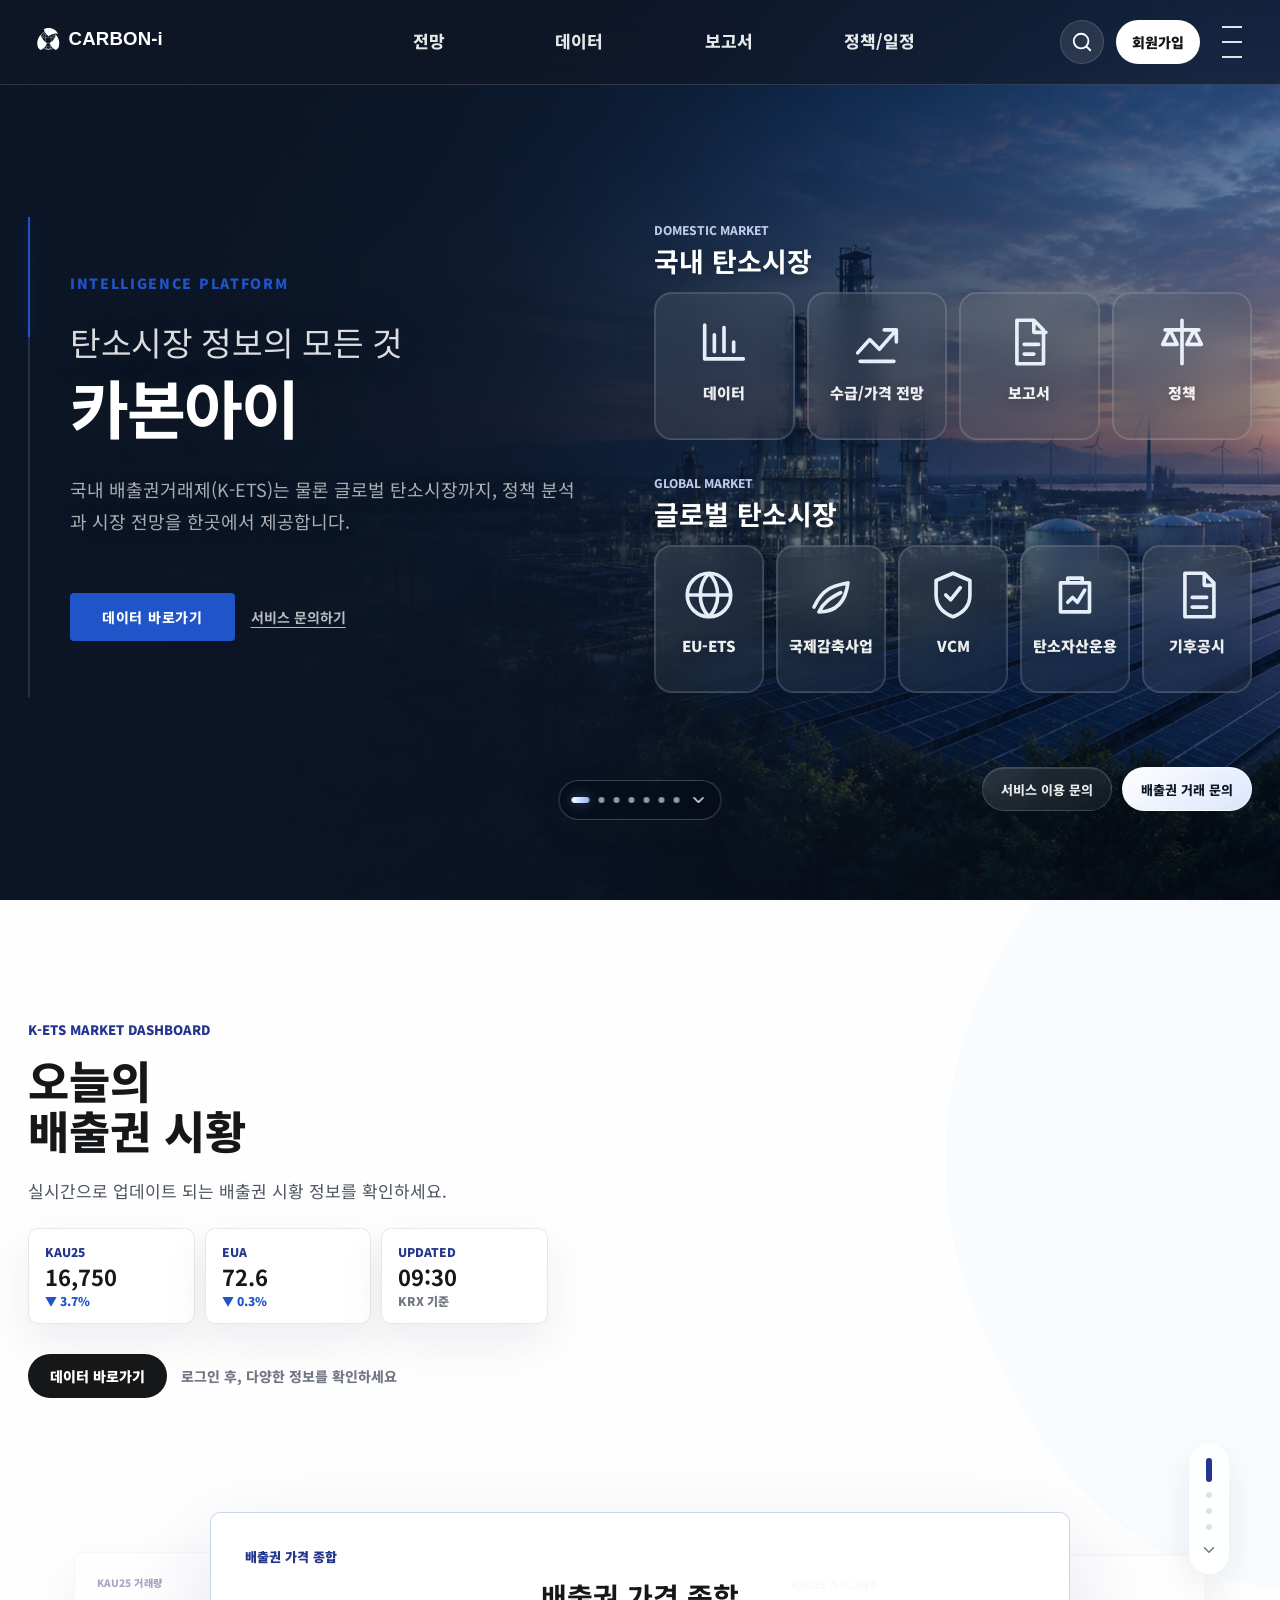
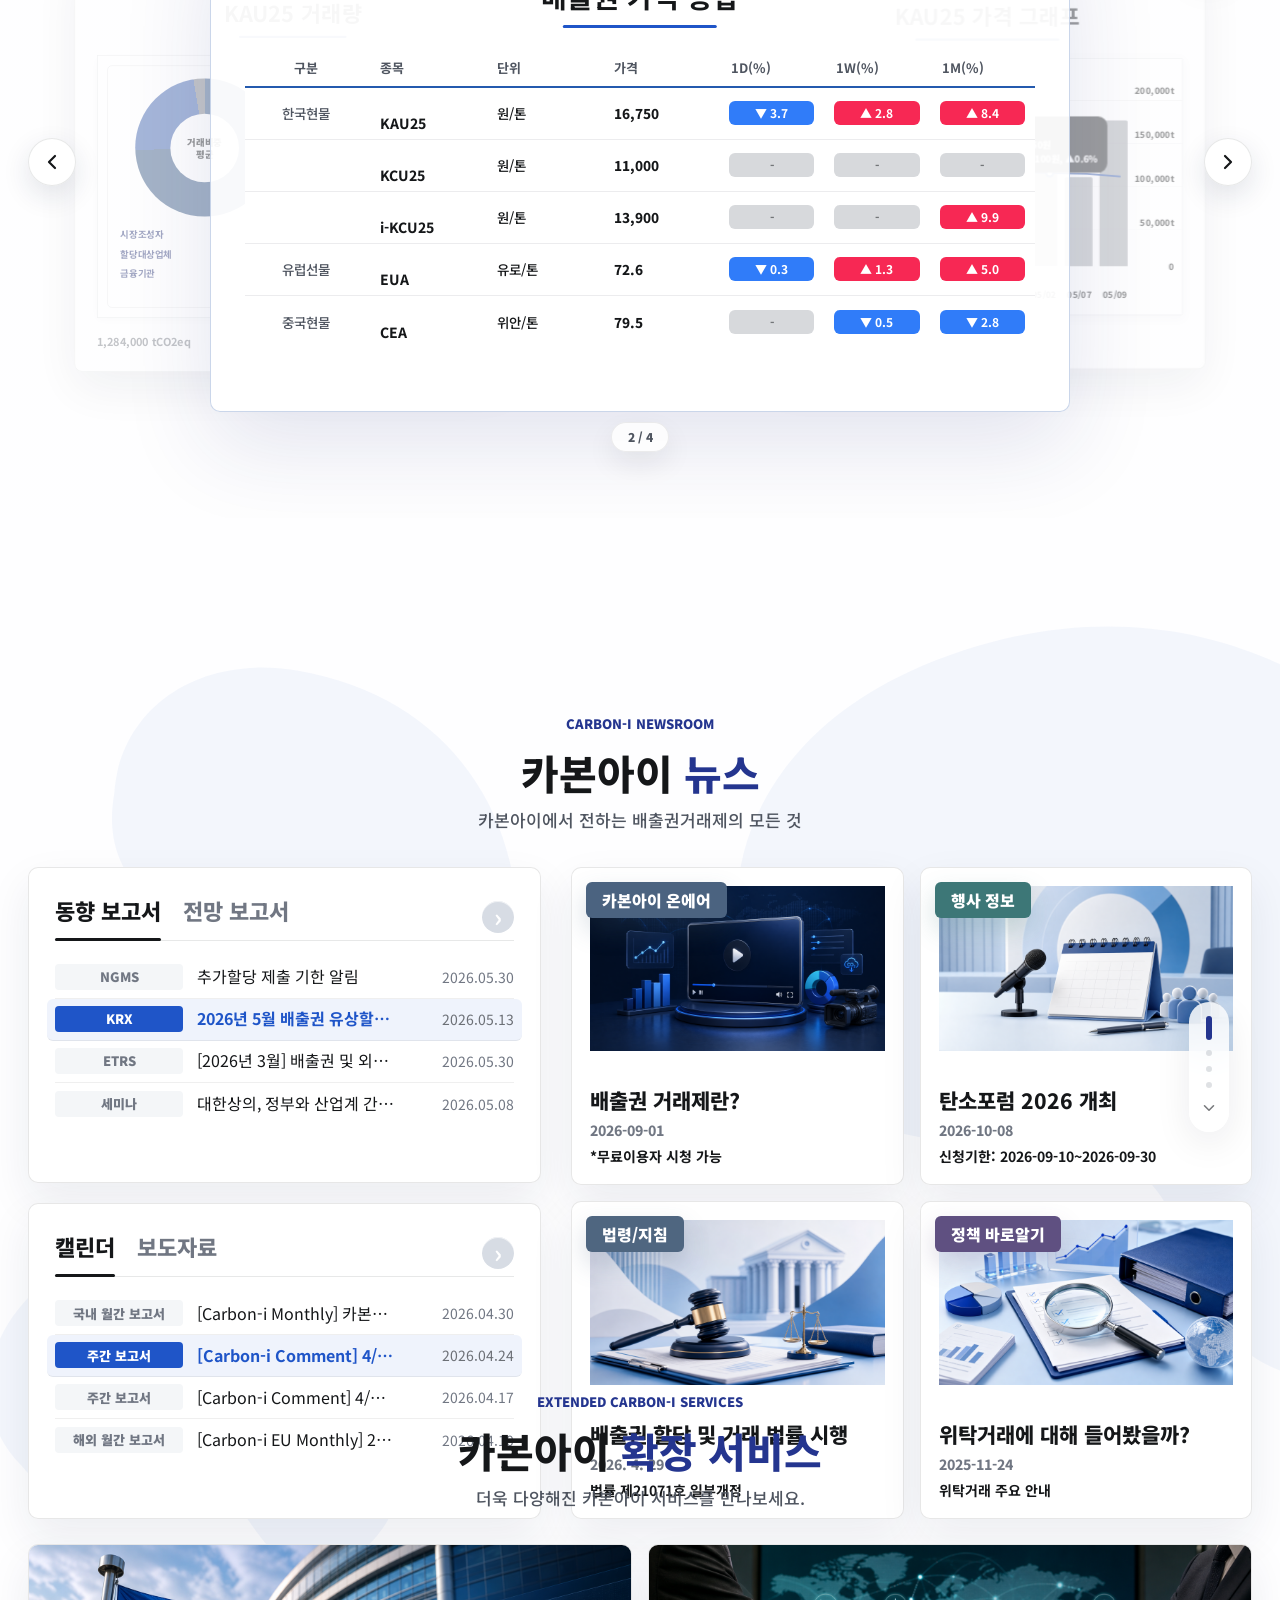
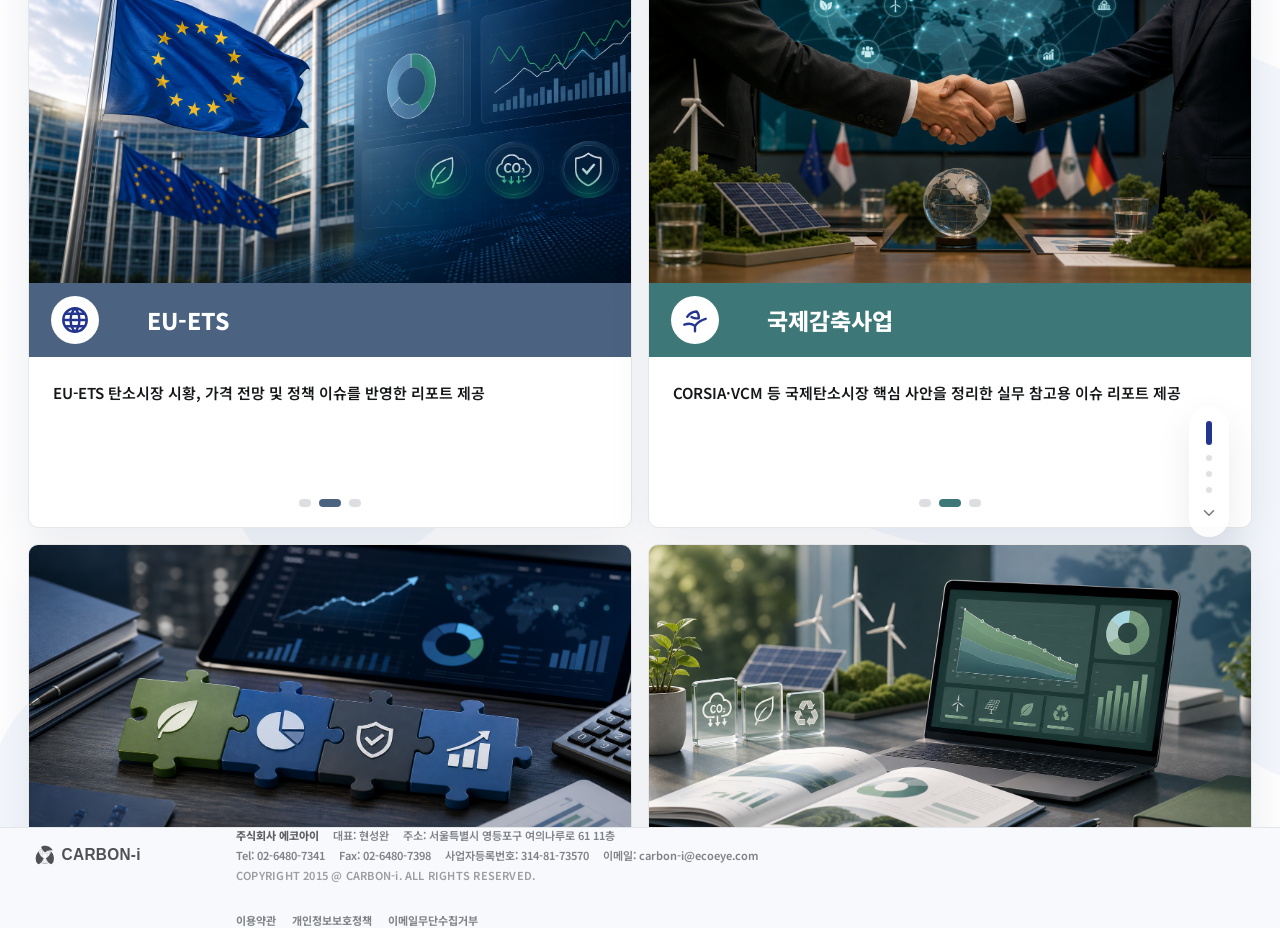
==== v6/index.html @ 6c427d99 "Deploy three Carbon-i preview versions" ====
<!doctype html>
<html lang="ko">
  <head>
    <meta charset="UTF-8" />
    <meta name="viewport" content="width=device-width, initial-scale=1.0" />
    <title>카본아이</title>
    <link rel="preconnect" href="https://fonts.googleapis.com" />
    <link rel="preconnect" href="https://fonts.gstatic.com" crossorigin />
    <link href="https://fonts.googleapis.com/css2?family=Noto+Sans+KR:wght@400;500;700&display=swap" rel="stylesheet" />
    <link rel="stylesheet" href="./styles.css" />
    <link rel="stylesheet" href="./content-sections.css" />
    <link rel="stylesheet" href="./design-refresh.css" />
  </head>
  <body>
    <header class="site-header">
          <div class="header-inner">
            <a class="brand" href="#" aria-label="CARBON-i 홈">
              <img src="./assets/carbon-i-transparent-logo.svg" alt="CARBON-i" data-logo-dark="./assets/carbon-i-transparent-logo.svg" data-logo-light="./assets/carbon-i-transparent-logo.svg" />
            </a>

            <nav class="primary-nav primary-nav--aligned-mega" aria-label="주요 메뉴">
              <a href="#" data-mega-target="forecast">전망</a>
              <a href="#" data-mega-target="data">데이터</a>
              <a href="#" data-mega-target="report">보고서</a>
              <a href="#" data-mega-target="policy">정책/일정</a>
            </nav>

            <div class="header-actions">
              <button class="icon-button" type="button" aria-label="검색">
                <svg viewBox="0 0 24 24" aria-hidden="true"><path d="m21 21-4.35-4.35m2.35-5.65a8 8 0 1 1-16 0 8 8 0 0 1 16 0Z" /></svg>
              </button>
              <a class="login-link" href="#">로그인</a>
              <a class="join-button" href="#">회원가입</a>
              <div class="language-switch" aria-label="언어 선택">
                <a class="is-active" href="#">KR</a>
                <span></span>
                <a href="#">EN</a>
              </div>
              <button class="menu-button" type="button" aria-label="전체메뉴">
                <span></span>
                <span></span>
                <span></span>
              </button>
            </div>
          </div>
          <div class="aligned-mega-panel" aria-label="주요 메뉴 하위 메뉴">
            <div class="aligned-mega-inner">
              <section class="aligned-mega-group" data-mega-group="forecast">
                <h2>전망</h2>
                <a href="#">단기전망</a>
                <a href="#">정기전망</a>
              </section>
              <section class="aligned-mega-group" data-mega-group="data">
                <h2>데이터</h2>
                <a href="#">가격동향</a>
                <a href="#">거래동향</a>
                <a href="#">경매</a>
                <a href="#">KOC 발행현황</a>
              </section>
              <section class="aligned-mega-group aligned-mega-group--report" data-mega-group="report">
                <h2>보고서</h2>
                <div class="aligned-mega-depth">
                  <div>
                    <h3>동향보고서</h3>
                    <a href="#">주간보고서</a>
                    <a href="#">월간보고서</a>
                    <a href="#">이슈보고서</a>
                    <a href="#">세미나 리뷰</a>
                  </div>
                  <div>
                    <h3>전망보고서</h3>
                    <a href="#">단기전망보고서</a>
                    <a href="#">장기전망보고서</a>
                    <a href="#">설문조사</a>
                  </div>
                </div>
              </section>
              <section class="aligned-mega-group" data-mega-group="policy">
                <h2>정책/일정</h2>
                <a href="#">제도 개요</a>
                <a href="#">정책바로알기</a>
                <a href="#">법령/지침</a>
                <a href="#">보도자료</a>
                <a href="#">캘린더</a>
                <a href="#">행사정보</a>
              </section>
            </div>
          </div>
        </header>
    <main class="snap-page">
      <section class="hero-section" data-header-theme="dark">
        <div class="hero-bg is-active" data-bg="0"></div>
        <div class="hero-bg" data-bg="1"></div>
        <div class="hero-bg" data-bg="2"></div>
        <div class="hero-bg" data-bg="3"></div>
        <div class="hero-bg" data-bg="4"></div>
        <div class="hero-bg" data-bg="5"></div>
        <div class="hero-bg" data-bg="6"></div>
        <div class="hero-overlay"></div>

        <div class="hero-inner">
          <!-- 에디토리얼 헤드 디자인 적용 -->
          <section class="hero-copy">
            <span class="eyebrow-text">Intelligence Platform</span>
            <h1>
              <span>탄소시장 정보의 모든 것</span>
              카본아이
            </h1>
            <p class="hero-description">
              국내 배출권거래제(K-ETS)는 물론 글로벌 탄소시장까지, 정책 분석과 시장 전망을 한곳에서 제공합니다.
            </p>
            <div class="hero-actions">
              <a class="hero-cta" href="#">데이터 바로가기</a>
              <a class="hero-secondary-link" href="#">서비스 문의하기</a>
            </div>
          </section>

          <section class="market-menu" aria-label="탄소시장 바로가기">
            <article class="market-group market-group--domestic">
              <div class="group-heading">
                <p>Domestic Market</p>
                <h2>국내 탄소시장</h2>
              </div>
              <div class="menu-grid menu-grid--domestic">
                <a class="menu-tile" href="#">
                  <span class="tile-icon" aria-hidden="true"><svg viewBox="0 0 24 24"><path d="M4 19V5m0 14h16M8 16V9m4 7V6m4 10v-4" /></svg></span>
                  <span class="tile-label">데이터</span>
                </a>
                <a class="menu-tile" href="#">
                  <span class="tile-icon" aria-hidden="true"><svg viewBox="0 0 24 24"><path d="M4 16.5 9 11l4 4 7-8M15 7h5v5M5 20h14" /></svg></span>
                  <span class="tile-label">수급/가격 전망</span>
                </a>
                <a class="menu-tile" href="#">
                  <span class="tile-icon" aria-hidden="true"><svg viewBox="0 0 24 24"><path d="M7 3h7l4 4v14H7V3Zm7 0v5h5M10 13h6M10 17h4" /></svg></span>
                  <span class="tile-label">보고서</span>
                </a>
                <a class="menu-tile" href="#">
                  <span class="tile-icon" aria-hidden="true"><svg viewBox="0 0 24 24"><path d="M12 3v18M5 7h14M7 7l-3 6h6L7 7Zm10 0-3 6h6l-3-6Z" /></svg></span>
                  <span class="tile-label">정책</span>
                </a>
              </div>
            </article>

            <article class="market-group market-group--global">
              <div class="group-heading">
                <p>Global Market</p>
                <h2>글로벌 탄소시장</h2>
              </div>
              <div class="menu-grid menu-grid--global">
                <a class="menu-tile" href="#">
                  <span class="tile-icon" aria-hidden="true"><svg viewBox="0 0 24 24"><path d="M12 3a9 9 0 1 0 0 18 9 9 0 0 0 0-18Zm0 0c2.4 2.4 3.6 5.4 3.6 9S14.4 18.6 12 21m0-18C9.6 5.4 8.4 8.4 8.4 12s1.2 6.6 3.6 9M3.5 12h17" /></svg></span>
                  <span class="tile-label">EU-ETS</span>
                </a>
                <a class="menu-tile" href="#">
                  <span class="tile-icon" aria-hidden="true"><svg viewBox="0 0 24 24"><path d="M5 17c4-9 10-9 14-10-1 8-5 12-12 12m0 0c2-4 5-6 9-8" /></svg></span>
                  <span class="tile-label">국제감축사업</span>
                </a>
                <a class="menu-tile" href="#">
                  <span class="tile-icon" aria-hidden="true"><svg viewBox="0 0 24 24"><path d="M12 3 5 6v6c0 4.5 3 7.5 7 9 4-1.5 7-4.5 7-9V6l-7-3Zm-3 9 2 2 4-5" /></svg></span>
                  <span class="tile-label">VCM</span>
                </a>
                <a class="menu-tile" href="#">
                  <span class="tile-icon" aria-hidden="true"><svg viewBox="0 0 24 24"><path d="M9 7V5h6v2m-9 0h12v12H6V7Zm3 8 2-2 2 2 3-5" /></svg></span>
                  <span class="tile-label">탄소자산운용</span>
                </a>
                <a class="menu-tile" href="#">
                  <span class="tile-icon" aria-hidden="true"><svg viewBox="0 0 24 24"><path d="M7 3h8l4 4v14H7V3Zm8 0v5h4M10 13h6M10 17h6" /></svg></span>
                  <span class="tile-label">기후공시</span>
                </a>
              </div>
            </article>
          </section>

          <div class="page-indicator" aria-label="히어로 배경 선택">
            <button class="indicator-dot is-active" type="button" aria-label="히어로 배경 1 보기" data-hero-indicator="0"></button>
            <button class="indicator-dot" type="button" aria-label="히어로 배경 2 보기" data-hero-indicator="1"></button>
            <button class="indicator-dot" type="button" aria-label="히어로 배경 3 보기" data-hero-indicator="2"></button>
            <button class="indicator-dot" type="button" aria-label="히어로 배경 4 보기" data-hero-indicator="3"></button>
            <button class="indicator-dot" type="button" aria-label="히어로 배경 5 보기" data-hero-indicator="4"></button>
            <button class="indicator-dot" type="button" aria-label="히어로 배경 6 보기" data-hero-indicator="5"></button>
            <button class="indicator-dot" type="button" aria-label="히어로 배경 7 보기" data-hero-indicator="6"></button>
            <button class="indicator-arrow" type="button" aria-label="다음 섹션으로 이동" data-section-next>
              <svg viewBox="0 0 24 24">
                <path d="m6 9 6 6 6-6" />
              </svg>
            </button>
          </div>

          <div class="hero-floating-actions" aria-label="문의 바로가기">
            <a class="hero-floating-button" href="#">서비스 이용 문의</a>
            <a class="hero-floating-button hero-floating-button--accent" href="#">배출권 거래 문의</a>
          </div>
        </div>
      </section>

      <section class="market-section market-section--light" data-header-theme="light" aria-label="오늘의 배출권 시황">
        <header class="market-topbar">
          <div class="market-topbar-inner">
            <a class="market-brand" href="#" aria-label="CARBON-i">
              <img src="./assets/carbon-i-logo-light.svg" alt="CARBON-i" />
            </a>
            <nav class="market-nav" aria-label="시황 메뉴">
              <a href="#">전망</a>
              <a href="#">데이터</a>
              <a href="#">보고서</a>
              <a href="#">정책·알림</a>
            </nav>
            <div class="market-actions">
              <a href="#">로그인</a>
              <a class="market-join" href="#">회원가입</a>
            </div>
          </div>
        </header>

        <div class="market-section-inner">
          <div class="market-intro">
            <p class="section-kicker">K-ETS Market Dashboard</p>
            <h2>오늘의 <br />배출권 시황</h2>
            <p>실시간으로 업데이트 되는 배출권 시황 정보를 확인하세요.</p>
            <div class="market-live-strip" aria-label="주요 시장 지표">
              <div><span>KAU25</span><strong>16,750</strong><em class="down">▼ 3.7%</em></div>
              <div><span>EUA</span><strong>72.6</strong><em class="down">▼ 0.3%</em></div>
              <div><span>Updated</span><strong>09:30</strong><em>KRX 기준</em></div>
            </div>
            <div class="market-cta-row">
              <a class="market-cta" href="#">데이터 바로가기</a>
              <span>로그인 후, 다양한 정보를 확인하세요</span>
            </div>
          </div>

          <div class="allowance-carousel" data-market-carousel>
            <button class="carousel-arrow carousel-arrow--prev" type="button" aria-label="이전 시황 카드" data-market-prev>
              <svg viewBox="0 0 24 24"><path d="m15 18-6-6 6-6" /></svg>
            </button>

            <div class="carousel-stage">
              <article class="market-card market-card--participants is-prev" data-market-card>
                <p>KAU25 거래량</p>
                <h3>KAU25 거래량</h3>
                <div class="participant-dashboard" aria-hidden="true">
                  <div class="donut-panel"><div class="donut-chart"><span>거래비중<br />평균</span></div><p><b>시장조성자</b> 74.4%</p><p><b>할당대상업체</b> 23.0%</p><p><b>금융기관</b> 2.6%</p></div>
                  <div class="participant-table">
                    <div class="participant-head"><span>날짜</span><span>할당대상업체</span><span>시장조성자</span><span>금융기관</span></div>
                    <div class="participant-row"><span>4/13</span><b class="buy">35.79</b><i class="buy-bar"></i><b class="sell">-14.39</b><i class="sell-bar"></i><b class="sell">-21.40</b></div>
                    <div class="participant-row"><span>4/14</span><b class="buy">39.03</b><i class="buy-bar wide"></i><b class="sell">-50.23</b><i class="sell-bar wide"></i><b class="buy">11.20</b></div>
                    <div class="participant-row"><span>4/15</span><b class="sell">-6.44</b><i class="sell-bar thin"></i><b class="buy">6.44</b><i class="buy-bar thin"></i><b class="sell">-8.12</b></div>
                    <div class="participant-row"><span>4/16</span><b class="buy">1.02</b><i class="buy-bar thin"></i><b class="buy">53.63</b><i class="buy-bar wide"></i><b class="sell">-54.65</b></div>
                    <div class="participant-row"><span>4/17</span><b class="buy">14.87</b><i class="buy-bar"></i><b class="sell">-5.17</b><i class="sell-bar thin"></i><b class="sell">-9.70</b></div>
                    <div class="participant-row"><span>4/18</span><b class="sell">-3.80</b><i class="sell-bar thin"></i><b class="buy">18.42</b><i class="buy-bar"></i><b class="sell">-14.62</b></div>
                  </div>
                </div>
                <strong>1,284,000 tCO2eq</strong>
              </article>

              <article class="market-card is-active" data-market-card>
                <p>배출권 가격 종합</p>
                <h3>배출권 가격 종합</h3>
                <div class="allowance-table" aria-label="배출권 가격 종합 표">
                  <div class="table-row table-head"><span>구분</span><span>종목</span><span>단위</span><span>가격</span><span>1D(%)</span><span>1W(%)</span><span>1M(%)</span></div>
                  <div class="table-row"><span>한국<br />현물</span><strong>KAU25</strong><span>원/톤</span><em>16,750</em><b class="down">▼ 3.7</b><b class="up">▲ 2.8</b><b class="up">▲ 8.4</b></div>
                  <div class="table-row"><span></span><strong>KCU25</strong><span>원/톤</span><em>11,000</em><b>-</b><b>-</b><b>-</b></div>
                  <div class="table-row"><span></span><strong>i-KCU25</strong><span>원/톤</span><em>13,900</em><b>-</b><b>-</b><b class="up">▲ 9.9</b></div>
                  <div class="table-row"><span>유럽<br />선물</span><strong>EUA</strong><span>유로/톤</span><em>72.6</em><b class="down">▼ 0.3</b><b class="up">▲ 1.3</b><b class="up">▲ 5.0</b></div>
                  <div class="table-row"><span>중국<br />현물</span><strong>CEA</strong><span>위안/톤</span><em>79.5</em><b>-</b><b class="down">▼ 0.5</b><b class="down">▼ 2.8</b></div>
                </div>
              </article>

              <article class="market-card is-next" data-market-card>
                <p>KAU25 가격 그래프</p>
                <h3>KAU25 가격 그래프</h3>
                <div class="price-chart" aria-hidden="true">
                  <div class="chart-scale chart-scale--left"><span>30,000원</span><span>25,000원</span><span>20,000원</span><span>15,000원</span></div>
                  <div class="chart-scale chart-scale--right"><span>200,000t</span><span>150,000t</span><span>100,000t</span><span>50,000t</span><span>0</span></div>
                  <div class="chart-bars"><span></span><span></span><span></span><span></span><span></span><span></span><span></span><span></span></div>
                  <svg class="chart-line" viewBox="0 0 620 220" preserveAspectRatio="none"><path d="M24 166 L108 160 L192 162 L276 154 L360 152 L444 156 L528 158 L604 164" /><circle cx="444" cy="156" r="8" /></svg>
                  <span class="chart-tooltip">05/07<br />종가 16,950원<br />전일대비 +100원, ▲0.6%</span>
                  <div class="chart-x"><span>04/24</span><span>04/25</span><span>04/28</span><span>04/29</span><span>04/30</span><span>05/02</span><span>05/07</span><span>05/09</span></div>
                </div>
                <strong>최근 30일 기준</strong>
              </article>

              <article class="market-card market-card--participants" data-market-card>
                <p>시장참여자별 거래동향</p>
                <h3>시장참여자별 거래동향</h3>
                <div class="participant-dashboard" aria-hidden="true">
                  <div class="donut-panel"><div class="donut-chart"><span>거래비중<br />평균</span></div><p><b>시장조성자</b> 74.4%</p><p><b>할당대상업체</b> 23.0%</p><p><b>금융기관</b> 2.6%</p></div>
                  <div class="participant-table">
                    <div class="participant-head"><span>날짜</span><span>할당대상업체</span><span>시장조성자</span><span>금융기관</span></div>
                    <div class="participant-row"><span>4/13</span><b class="buy">35.79</b><i class="buy-bar"></i><b class="sell">-14.39</b><i class="sell-bar"></i><b class="sell">-21.40</b></div>
                    <div class="participant-row"><span>4/14</span><b class="buy">39.03</b><i class="buy-bar wide"></i><b class="sell">-50.23</b><i class="sell-bar wide"></i><b class="buy">11.20</b></div>
                    <div class="participant-row"><span>4/15</span><b class="sell">-6.44</b><i class="sell-bar thin"></i><b class="buy">6.44</b><i class="buy-bar thin"></i><b class="sell">-8.12</b></div>
                    <div class="participant-row"><span>4/16</span><b class="buy">1.02</b><i class="buy-bar thin"></i><b class="buy">53.63</b><i class="buy-bar wide"></i><b class="sell">-54.65</b></div>
                    <div class="participant-row"><span>4/17</span><b class="buy">14.87</b><i class="buy-bar"></i><b class="sell">-5.17</b><i class="sell-bar thin"></i><b class="sell">-9.70</b></div>
                    <div class="participant-row"><span>4/18</span><b class="sell">-3.80</b><i class="sell-bar thin"></i><b class="buy">18.42</b><i class="buy-bar"></i><b class="sell">-14.62</b></div>
                  </div>
                </div>
                <strong>할당업체 · 증권사 · 시장조성자</strong>
              </article>
            </div>

            <button class="carousel-arrow carousel-arrow--next" type="button" aria-label="다음 시황 카드" data-market-next>
              <svg viewBox="0 0 24 24"><path d="m9 6 6 6-6 6" /></svg>
            </button>
          </div>
        </div>
        <div class="page-indicator page-indicator--light" aria-label="섹션 이동">
          <button class="indicator-dot" type="button" aria-label="메인 섹션으로 이동" data-section-indicator="0"></button>
          <button class="indicator-dot is-active" type="button" aria-label="시황 섹션으로 이동" data-section-indicator="1"></button>
          <button class="indicator-dot" type="button" aria-label="뉴스 섹션으로 이동" data-section-indicator="2"></button>
          <button class="indicator-dot" type="button" aria-label="서비스 섹션으로 이동" data-section-indicator="3"></button>
          <button class="indicator-arrow" type="button" aria-label="다음 섹션으로 이동" data-section-next>
            <svg viewBox="0 0 24 24">
              <path d="m6 9 6 6 6-6" />
            </svg>
          </button>
        </div>
      </section>

      <section class="content-section news-section" data-header-theme="light" aria-label="카본아이 뉴스">
        <header class="content-topbar">
          <div class="content-topbar-inner">
            <a class="content-brand" href="#" aria-label="CARBON-i"><img src="./assets/carbon-i-logo-light.svg" alt="CARBON-i" /></a>
            <nav class="content-nav" aria-label="뉴스 메뉴"><a href="#">전망</a><a href="#">데이터</a><a href="#">보고서</a><a href="#">정책·알림</a></nav>
            <div class="content-actions"><a href="#">로그인</a><a class="content-join" href="#">회원가입</a></div>
          </div>
        </header>
        <div class="content-section-inner news-inner">
          <div class="section-title-block section-title-block--center">
            <p class="section-kicker">Carbon-i Newsroom</p>
            <h2>카본아이 <span>뉴스</span></h2>
            <p>카본아이에서 전하는 배출권거래제의 모든 것</p>
          </div>
          <div class="news-layout">
            <div class="news-report-stack">
              <section class="news-report-panel" aria-label="동향 및 전망 보고서">
                <div class="news-report-tabs">
                  <button class="is-active" type="button">동향 보고서</button>
                  <button type="button">전망 보고서</button>
                  <a href="#" aria-label="동향 및 전망 보고서 더보기">›</a>
                </div>
                <div class="news-report-list">
                  <a href="#"><span class="news-report-label">NGMS</span><span class="news-report-title">추가할당 제출 기한 알림</span><time>2026.05.30</time></a>
                  <a class="is-highlight" href="#"><span class="news-report-label">KRX</span><strong class="news-report-title">2026년 5월 배출권 유상할당 경매 결과</strong><time>2026.05.13</time></a>
                  <a href="#"><span class="news-report-label">ETRS</span><span class="news-report-title">[2026년 3월] 배출권 및 외부사업 인증실적 거래정보</span><time>2026.05.30</time></a>
                  <a href="#"><span class="news-report-label">세미나</span><span class="news-report-title">대한상의, 정부와 산업계 간담회 개최</span><time>2026.05.08</time></a>
                </div>
              </section>

              <section class="news-report-panel" aria-label="캘린더 및 보도자료">
                <div class="news-report-tabs">
                  <button class="is-active" type="button">캘린더</button>
                  <button type="button">보도자료</button>
                  <a href="#" aria-label="캘린더 및 보도자료 더보기">›</a>
                </div>
                <div class="news-report-list">
                  <a href="#"><span class="news-report-label">국내 월간 보고서</span><span class="news-report-title">[Carbon-i Monthly] 카본아이 배출권 시장 전망</span><time>2026.04.30</time></a>
                  <a class="is-highlight" href="#"><span class="news-report-label">주간 보고서</span><strong class="news-report-title">[Carbon-i Comment] 4/20~4/24</strong><time>2026.04.24</time></a>
                  <a href="#"><span class="news-report-label">주간 보고서</span><span class="news-report-title">[Carbon-i Comment] 4/13~4/17</span><time>2026.04.17</time></a>
                  <a href="#"><span class="news-report-label">해외 월간 보고서</span><span class="news-report-title">[Carbon-i EU Monthly] 2026년 3월호</span><time>2026.04.10</time></a>
                </div>
              </section>
            </div>

            <div class="feature-news-grid">
              <article class="feature-news-card feature-news-card--onair">
                <div class="feature-media">
                  <img src="./assets/thumb-onair.png" alt="" />
                  <p>카본아이 온에어</p>
                </div>
                <div><h3>배출권 거래제란?</h3><time>2026-09-01</time><strong>*무료이용자 시청 가능</strong></div>
              </article>
              <article class="feature-news-card feature-news-card--event">
                <div class="feature-media">
                  <img src="./assets/thumb-event.png" alt="" />
                  <p>행사 정보</p>
                </div>
                <div><h3>탄소포럼 2026 개최</h3><time>2026-10-08</time><strong>신청기한: 2026-09-10~2026-09-30</strong></div>
              </article>
              <article class="feature-news-card feature-news-card--law">
                <div class="feature-media">
                  <img src="./assets/thumb-law.png" alt="" />
                  <p>법령/지침</p>
                </div>
                <div><h3>배출권 할당 및 거래 법률 시행</h3><time>2026. 4. 29</time><strong>법률 제21071호 일부개정</strong></div>
              </article>
              <article class="feature-news-card feature-news-card--policy">
                <div class="feature-media">
                  <img src="./assets/thumb-policy.png" alt="" />
                  <p>정책 바로알기</p>
                </div>
                <div><h3>위탁거래에 대해 들어봤을까?</h3><time>2025-11-24</time><strong>위탁거래 주요 안내</strong></div>
              </article>
            </div>
          </div>
        </div>
        <div class="page-indicator page-indicator--light" aria-label="섹션 이동">
          <button class="indicator-dot" type="button" aria-label="메인 섹션으로 이동" data-section-indicator="0"></button>
          <button class="indicator-dot" type="button" aria-label="시황 섹션으로 이동" data-section-indicator="1"></button>
          <button class="indicator-dot is-active" type="button" aria-label="뉴스 섹션으로 이동" data-section-indicator="2"></button>
          <button class="indicator-dot" type="button" aria-label="서비스 섹션으로 이동" data-section-indicator="3"></button>
          <button class="indicator-arrow" type="button" aria-label="다음 섹션으로 이동" data-section-next>
            <svg viewBox="0 0 24 24">
              <path d="m6 9 6 6 6-6" />
            </svg>
          </button>
        </div>
      </section>

      <section class="content-section service-section" data-header-theme="light" aria-label="카본아이 확장 서비스">
        <header class="content-topbar">
          <div class="content-topbar-inner">
            <a class="content-brand" href="#" aria-label="CARBON-i"><img src="./assets/carbon-i-logo-light.svg" alt="CARBON-i" /></a>
            <nav class="content-nav" aria-label="확장 서비스 메뉴"><a href="#">전망</a><a href="#">데이터</a><a href="#">보고서</a><a href="#">정책·알림</a></nav>
            <div class="content-actions"><a href="#">로그인</a><a class="content-join" href="#">회원가입</a></div>
          </div>
        </header>
        <div class="content-section-inner service-inner">
          <div class="section-title-block section-title-block--center">
            <p class="section-kicker">Extended Carbon-i Services</p>
            <h2>카본아이 <span>확장 서비스</span></h2>
            <p>더욱 다양해진 카본아이 서비스를 만나보세요.</p>
          </div>
          <div class="service-card-grid">
            <article class="service-card service-card--blue" data-copy-slider>
              <img src="./assets/service-eu-ets.png" alt="" />
              <div class="service-card-head">
                <span class="service-card-icon" aria-hidden="true">
                  <svg viewBox="0 0 24 24"><path d="M12 3.2a8.8 8.8 0 1 0 0 17.6 8.8 8.8 0 0 0 0-17.6Zm0 0c2.2 2.1 3.3 5 3.3 8.8s-1.1 6.7-3.3 8.8M12 3.2C9.8 5.3 8.7 8.2 8.7 12s1.1 6.7 3.3 8.8M4 12h16M5.7 7.3h12.6M5.7 16.7h12.6" /></svg>
                </span>
                <h3>EU-ETS</h3>
              </div>
              <div class="service-copy-window">
                <div class="service-copy-track">
                  <p>유럽 탄소배출권(EUA) 규제·정책 분석 및 기업 맞춤형 대응 전략 제공</p>
                  <p>EU-ETS 탄소시장 시황, 가격 전망 및 정책 이슈를 반영한 리포트 제공</p>
                  <p>EUA 구매·보유·이전·정산까지 아우르는 통합 배출권 운용 서비스 제공</p>
                </div>
              </div>
              <div class="service-dots"><button class="is-active" type="button"></button><button type="button"></button><button type="button"></button></div>
            </article>
            <article class="service-card service-card--teal" data-copy-slider>
              <img src="./assets/service-international.png" alt="" />
              <div class="service-card-head">
                <span class="service-card-icon" aria-hidden="true">
                  <svg viewBox="0 0 24 24"><path d="M4 15.5c3.4-1.2 6-.9 8 1 2-2.8 4.7-4.6 8-5.4M6.2 9.6c1.8-2.6 4.2-3.9 7.1-4 1.3 1.5 1.8 3.2 1.5 5.1-2 .3-3.8 0-5.4-.9M12 16.5v4" /></svg>
                </span>
                <h3>국제감축사업</h3>
              </div>
              <div class="service-copy-window">
                <div class="service-copy-track">
                  <p>파리협정 6조 기반 국제감축사업 구조부터 참여 방식까지 핵심 제도 정보 제공</p>
                  <p>CORSIA·VCM 등 국제탄소시장 핵심 사안을 정리한 실무 참고용 이슈 리포트 제공</p>
                  <p>COP·SB 등 주요 국제회의 결과와 국제탄소시장 정책·규정 변화 최신동향 제공</p>
                </div>
              </div>
              <div class="service-dots"><button class="is-active" type="button"></button><button type="button"></button><button type="button"></button></div>
            </article>
            <article class="service-card service-card--navy" data-copy-slider>
              <img src="./assets/service-asset.png" alt="" />
              <div class="service-card-head">
                <span class="service-card-icon" aria-hidden="true">
                  <svg viewBox="0 0 24 24"><path d="M4 19h16M7 16V9M12 16V5M17 16v-4M5 11l7-7 7 7" /></svg>
                </span>
                <h3>탄소자산운용</h3>
              </div>
              <div class="service-copy-window">
                <div class="service-copy-track">
                  <p>배출량 관리부터 할당 최적화·배출권 거래 전략 수립까지 기업 맞춤 플랫폼</p>
                  <p>기업별 배출량·보유 배출권 데이터와 정책 변화를 반영한 과부족 분석 제공</p>
                  <p>배출권 운용 인사이트, 실무 가이드 및 최적 매매전략 제시</p>
                </div>
              </div>
              <div class="service-dots"><button class="is-active" type="button"></button><button type="button"></button><button type="button"></button></div>
            </article>
            <article class="service-card service-card--purple" data-copy-slider>
              <img src="./assets/service-reduction.png" alt="" />
              <div class="service-card-head">
                <span class="service-card-icon" aria-hidden="true">
                  <svg viewBox="0 0 24 24"><path d="M12 20v-8M12 12c-4.2-.2-6.8-2.3-7.7-6.5 4.1.1 6.7 2.3 7.7 6.5Zm0 0c4.3-.2 7-2.4 8-6.5-4.2.1-6.9 2.3-8 6.5Z" /></svg>
                </span>
                <h3>감축전략수립</h3>
              </div>
              <div class="service-copy-window">
                <div class="service-copy-track">
                  <p>기후 시나리오 기반의 최적 온실가스 감축 경로 정의 및 목표 수립 지원</p>
                  <p>MACC 분석을 통한 감축사업별 경제성 평가 및 최적 투자 우선순위 도출</p>
                  <p>감축 전략 실행에 따른 EBITDA 및 주요 재무 지표별 영향도 정량 분석</p>
                </div>
              </div>
              <div class="service-dots"><button class="is-active" type="button"></button><button type="button"></button><button type="button"></button></div>
            </article>
          </div>
        </div>
        <footer class="service-footer" aria-label="회사 정보">
          <div class="service-footer-inner">
            <a class="service-footer-brand" href="#" aria-label="CARBON-i">
              <img src="./assets/carbon-i-logo-light.svg" alt="CARBON-i" />
            </a>
            <div class="service-footer-info">
              <p><strong>주식회사 에코아이</strong><span>대표: 현성완</span><span>주소: 서울특별시 영등포구 여의나루로 61 11층</span></p>
              <p><span>Tel: 02-6480-7341</span><span>Fax: 02-6480-7398</span><span>사업자등록번호: 314-81-73570</span><span>이메일: carbon-i@ecoeye.com</span></p>
              <p class="service-footer-copy">COPYRIGHT 2015 @ CARBON-i. ALL RIGHTS RESERVED.</p>
            </div>
            <nav class="service-footer-links" aria-label="푸터 링크">
              <a href="#">이용약관</a>
              <a href="#">개인정보보호정책</a>
              <a href="#">이메일무단수집거부</a>
            </nav>
          </div>
        </footer>
        <div class="page-indicator page-indicator--light" aria-label="섹션 이동">
          <button class="indicator-dot" type="button" aria-label="메인 섹션으로 이동" data-section-indicator="0"></button>
          <button class="indicator-dot" type="button" aria-label="시황 섹션으로 이동" data-section-indicator="1"></button>
          <button class="indicator-dot" type="button" aria-label="뉴스 섹션으로 이동" data-section-indicator="2"></button>
          <button class="indicator-dot is-active" type="button" aria-label="서비스 섹션으로 이동" data-section-indicator="3"></button>
          <button class="indicator-arrow" type="button" aria-label="처음 섹션으로 이동" data-section-next>
            <svg viewBox="0 0 24 24">
              <path d="m6 9 6 6 6-6" />
            </svg>
          </button>
        </div>
      </section>
    </main>

    <div class="theme-demo" data-theme-demo>
      <button class="theme-demo-toggle" type="button" aria-label="컬러 테마 선택" aria-expanded="false" data-theme-toggle>
        <svg viewBox="0 0 24 24" aria-hidden="true">
          <path d="M12 3a9 9 0 0 0 0 18h1.2a1.8 1.8 0 0 0 1.3-3.05 1.45 1.45 0 0 1 1.05-2.45H17a4 4 0 0 0 4-4C21 6.8 17 3 12 3Z" />
          <path d="M7.5 11.5h.01M9.5 7.5h.01M14.5 7.5h.01M16.5 11.5h.01" />
        </svg>
      </button>
      <div class="theme-demo-panel" aria-label="테마 미리보기" data-theme-panel>
        <div class="theme-demo-head">
          <strong>Theme Preview</strong>
          <span>고객 확인용</span>
        </div>
        <label class="theme-opacity-control">
          <span>Background Motif</span>
          <input type="range" min="0" max="100" value="30" data-theme-opacity />
          <output data-theme-opacity-output>30%</output>
        </label>
        <label class="theme-opacity-control">
          <span>Background Color</span>
          <input type="range" min="0" max="35" value="12" data-theme-bg-opacity />
          <output data-theme-bg-opacity-output>12%</output>
        </label>
        <button class="theme-option is-active" type="button" data-theme-option="carbon-navy">
          <span class="theme-swatch" style="--swatch-a: #24358f; --swatch-b: #1f55c8; --swatch-c: #151719;"></span>
          <span>Carbon Navy</span>
        </button>
        <button class="theme-option" type="button" data-theme-option="eco-emerald">
          <span class="theme-swatch" style="--swatch-a: #0f6b4f; --swatch-b: #35b886; --swatch-c: #10251e;"></span>
          <span>Eco Emerald</span>
        </button>
        <button class="theme-option" type="button" data-theme-option="data-blue">
          <span class="theme-swatch" style="--swatch-a: #123f88; --swatch-b: #00a3ff; --swatch-c: #081a33;"></span>
          <span>Data Blue</span>
        </button>
        <button class="theme-option" type="button" data-theme-option="graphite-gold">
          <span class="theme-swatch" style="--swatch-a: #2b2f38; --swatch-b: #c79a3b; --swatch-c: #111318;"></span>
          <span>Graphite Gold</span>
        </button>
        <button class="theme-option" type="button" data-theme-option="clean-teal">
          <span class="theme-swatch" style="--swatch-a: #0f766e; --swatch-b: #5eead4; --swatch-c: #f7fbfb;"></span>
          <span>Clean Teal</span>
        </button>
        <button class="theme-option" type="button" data-theme-option="institutional-blue">
          <span class="theme-swatch" style="--swatch-a: #0b2f5f; --swatch-b: #2f80ed; --swatch-c: #f5f8fc;"></span>
          <span>Institutional Blue</span>
        </button>
        <button class="theme-option" type="button" data-theme-option="climate-slate">
          <span class="theme-swatch" style="--swatch-a: #263241; --swatch-b: #5f9ea0; --swatch-c: #f4f7f8;"></span>
          <span>Climate Slate</span>
        </button>
        <button class="theme-option" type="button" data-theme-option="forest-graphite">
          <span class="theme-swatch" style="--swatch-a: #16382c; --swatch-b: #5aa06f; --swatch-c: #f5f9f4;"></span>
          <span>Forest Graphite</span>
        </button>
        <button class="theme-option" type="button" data-theme-option="carbon-aqua">
          <span class="theme-swatch" style="--swatch-a: #102a43; --swatch-b: #20c7b5; --swatch-c: #f3fbfb;"></span>
          <span>Carbon Aqua</span>
        </button>
        <button class="theme-option" type="button" data-theme-option="report-neutral">
          <span class="theme-swatch" style="--swatch-a: #2f3742; --swatch-b: #6f8f72; --swatch-c: #faf9f5;"></span>
          <span>Report Neutral</span>
        </button>
      </div>
    </div>

    <script src="./script.js"></script>
    <script src="./content-sections.js"></script>
  </body>
</html>
---- v6/styles.css ----
:root {
  --color-primary: #1e2b7a;
  --color-primary-nav: #163683;
  --color-primary-link: #1a4da3;
  --color-text-strong: #0a0c10;
  --color-text-default: #1c1f24;
  --color-text-secondary: #525966;
  --color-text-muted: #7a818e;
  --color-status-up: #ad280b;
  --color-status-down: #1c56cc;
  --color-button-active: var(--color-primary);
  --color-button-inactive: #f0f2f5;
  --color-page: #ffffff;
  --color-primary-rgb: 30, 43, 122;
  --color-primary-nav-rgb: 22, 54, 131;
  --color-primary-link-rgb: 26, 77, 163;
  --color-text-default-rgb: 28, 31, 36;
  --color-text-muted-rgb: 122, 129, 142;
  --color-status-up-rgb: 173, 40, 11;
  --color-status-down-rgb: 28, 86, 204;
  --color-button-inactive-rgb: 240, 242, 245;
  --color-page-rgb: 255, 255, 255;
  --navy-950: var(--color-text-default);
  --primary-700: var(--color-primary);
  --signal-400: var(--color-primary-link);
  --teal-400: var(--color-primary-nav);
  --eco-400: var(--color-text-muted);
  --white: var(--color-page);
  --soft: rgba(var(--color-page-rgb), 0.76);
  --line: rgba(var(--color-page-rgb), 0.2);
  --glass-fill: rgba(var(--color-text-default-rgb), 0.32);
  --glass-fill-strong: rgba(var(--color-text-default-rgb), 0.42);
  --glass-line: rgba(var(--color-page-rgb), 0.2);
  --container: 1440px;
  --header-h: 76px;
  --footer-h: 58px;
}

* {
  box-sizing: border-box;
}

body {
  margin: 0;
  color: var(--white);
  font-family: "Noto Sans KR", system-ui, -apple-system, BlinkMacSystemFont, sans-serif;
  background: var(--color-page);
}

html {
  scroll-behavior: smooth;
  scroll-snap-type: y mandatory;
}

a {
  color: inherit;
  text-decoration: none;
}

button {
  color: inherit;
  font: inherit;
}

.snap-page {
  min-height: 100svh;
  overflow-x: hidden;
  scroll-snap-type: y mandatory;
}

.hero-section {
  position: relative;
  display: grid;
  grid-template-rows: var(--header-h) minmax(0, 1fr) var(--footer-h);
  min-height: 100svh;
  overflow: hidden;
  isolation: isolate;
  scroll-snap-align: start;
}

.hero-bg {
  position: absolute;
  inset: 0;
  z-index: -3;
  opacity: 0;
  transform: translateX(2%) scale(1.03);
  background-position: center;
  background-size: cover;
  transition: opacity 900ms ease, transform 5800ms cubic-bezier(0.2, 0, 0.2, 1);
}

.hero-bg[data-bg="0"] {
  background-image: url("./assets/hero-industrial-energy.png");
}

.hero-bg[data-bg="1"] {
  background-image: url("./assets/hero-global-market.png");
}

.hero-bg[data-bg="2"] {
  background-image: url("./assets/hero-green-energy.png");
}

.hero-bg.is-active {
  opacity: 1;
  transform: translateX(-1.5%) scale(1.06);
}

.hero-overlay {
  position: absolute;
  inset: 0;
  z-index: -2;
  pointer-events: none;
}

.hero-overlay::before,
.hero-overlay::after {
  position: absolute;
  inset: 0;
  content: "";
}

.hero-overlay::before {
  background:
    linear-gradient(
      90deg,
      rgba(var(--color-text-default-rgb), 0.94) 0%,
      rgba(var(--color-text-default-rgb), 0.88) 18%,
      rgba(var(--color-text-default-rgb), 0.68) 42%,
      rgba(var(--color-text-default-rgb), 0.34) 72%,
      rgba(var(--color-text-default-rgb), 0.16) 100%
    ),
    linear-gradient(
      180deg,
      rgba(var(--color-text-default-rgb), 0.08) 0%,
      rgba(var(--color-text-default-rgb), 0.04) 48%,
      rgba(var(--color-text-default-rgb), 0.22) 100%
    );
}

.hero-overlay::after {
  background:
    radial-gradient(circle at 72% 45%, rgba(var(--color-primary-link-rgb), 0.12), transparent 36%),
    radial-gradient(circle at 28% 58%, rgba(var(--color-text-muted-rgb), 0.08), transparent 42%);
}

.site-header,
.hero-footer {
  width: 100%;
  background: rgba(var(--color-text-default-rgb), 0.42);
  backdrop-filter: blur(18px);
}

.site-header {
  z-index: 5;
  border-bottom: 1px solid rgba(var(--color-page-rgb), 0.16);
}

.header-inner,
.hero-inner,
.footer-inner {
  width: min(var(--container), calc(100% - 80px));
  margin: 0 auto;
}

.header-inner {
  display: grid;
  grid-template-columns: auto 1fr auto;
  align-items: center;
  height: var(--header-h);
  gap: 24px;
}

.brand {
  display: inline-flex;
  width: 180px;
  height: 36px;
  overflow: hidden;
  border-radius: 3px;
}

.brand img {
  width: 180px;
  height: 36px;
  object-fit: cover;
  object-position: left center;
}

.primary-nav {
  display: flex;
  justify-content: center;
  gap: 6px;
}

.primary-nav a,
.login-link,
.language-switch a {
  font-size: 14px;
  font-weight: 600;
  white-space: nowrap;
}

.primary-nav a {
  padding: 10px 16px;
  border-radius: 999px;
  color: rgba(var(--color-page-rgb), 0.9);
}

.primary-nav a:hover {
  background: rgba(var(--color-page-rgb), 0.12);
}

.header-actions {
  display: flex;
  align-items: center;
  justify-content: flex-end;
  gap: 12px;
}

.icon-button,
.menu-button {
  display: inline-grid;
  place-items: center;
  width: 40px;
  height: 40px;
  padding: 0;
  border: 1px solid rgba(var(--color-page-rgb), 0.14);
  border-radius: 999px;
  background: rgba(var(--color-page-rgb), 0.1);
  cursor: pointer;
}

.icon-button svg {
  width: 20px;
  height: 20px;
  fill: none;
  stroke: currentColor;
  stroke-linecap: round;
  stroke-linejoin: round;
  stroke-width: 2;
}

.join-button {
  display: inline-flex;
  align-items: center;
  justify-content: center;
  min-height: 38px;
  padding: 0 16px;
  border-radius: 999px;
  color: var(--color-text-default);
  font-size: 14px;
  font-weight: 800;
  white-space: nowrap;
  background: var(--white);
}

.language-switch {
  display: flex;
  align-items: center;
  gap: 8px;
  height: 38px;
  padding: 0 12px;
  border: 1px solid rgba(var(--color-page-rgb), 0.14);
  border-radius: 999px;
  background: rgba(var(--color-page-rgb), 0.1);
}

.language-switch a:not(.is-active) {
  opacity: 0.56;
}

.language-switch span {
  width: 1px;
  height: 12px;
  background: currentColor;
  opacity: 0.24;
}

.menu-button {
  gap: 4px;
}

.menu-button span {
  display: block;
  width: 17px;
  height: 2px;
  border-radius: 999px;
  background: currentColor;
}

.hero-inner {
  position: relative;
  z-index: 1;
  display: grid;
  grid-template-columns: minmax(360px, 0.76fr) minmax(660px, 1.24fr);
  align-items: center;
  gap: clamp(36px, 5vw, 86px);
  min-height: calc(100svh - var(--header-h) - var(--footer-h));
  padding: clamp(34px, 5vh, 68px) 0;
}

.hero-copy {
  max-width: 650px;
}

.eyebrow {
  margin: 0 0 14px;
  color: color-mix(in srgb, var(--color-primary-link) 22%, var(--color-page));
  font-size: 13px;
  font-weight: 800;
  letter-spacing: 0;
  text-transform: uppercase;
  text-shadow: 0 2px 16px rgba(var(--color-text-default-rgb), 0.44);
}

.hero-copy h1 {
  margin: 0;
  font-size: clamp(40px, 4vw, 64px);
  font-weight: 800;
  line-height: 1.16;
  letter-spacing: 0;
  word-break: keep-all;
  text-shadow: 0 4px 28px rgba(var(--color-text-default-rgb), 0.46);
}

.text-keep {
  white-space: nowrap;
}

.hero-description {
  max-width: 610px;
  margin: 24px 0 0;
  color: var(--soft);
  font-size: clamp(15px, 1.15vw, 18px);
  line-height: 1.82;
  text-shadow: 0 2px 16px rgba(var(--color-text-default-rgb), 0.46);
}

.hero-cta {
  display: inline-flex;
  align-items: center;
  justify-content: center;
  min-height: 46px;
  margin-top: 30px;
  padding: 0 22px;
  border-radius: 999px;
  color: var(--color-text-default);
  font-size: 14px;
  font-weight: 800;
  background: var(--white);
}

.market-menu {
  display: grid;
  gap: 18px;
}

.market-group {
  display: grid;
  grid-template-columns: 180px 1fr;
  gap: 18px;
  align-items: stretch;
  padding: 20px;
  backdrop-filter: blur(20px);
}

.group-heading {
  display: flex;
  flex-direction: column;
  justify-content: center;
  min-height: 136px;
  padding: 18px;
  border-radius: 16px;
  background: var(--glass-fill-strong);
  box-shadow: inset 0 0 0 1px rgba(var(--color-page-rgb), 0.08);
}

.group-heading p {
  margin: 0 0 8px;
  color: color-mix(in srgb, var(--color-primary-link) 22%, var(--color-page));
  font-size: 11px;
  font-weight: 800;
  letter-spacing: 0;
  text-transform: uppercase;
}

.group-heading h2 {
  margin: 0;
  font-size: 21px;
  line-height: 1.28;
  word-break: keep-all;
}

.menu-grid {
  display: grid;
  gap: 12px;
}

.menu-grid--domestic {
  grid-template-columns: repeat(4, minmax(0, 1fr));
}

.menu-grid--global {
  grid-template-columns: repeat(5, minmax(0, 1fr));
}

.menu-tile {
  display: grid;
  grid-template-rows: 1fr auto;
  justify-items: center;
  align-items: center;
  min-height: 136px;
  padding: 18px 10px 16px;
  border: 1px solid var(--glass-line);
  border-radius: 18px;
  color: rgba(var(--color-page-rgb), 0.9);
  background: var(--glass-fill);
  backdrop-filter: blur(16px) saturate(1.08);
  transition: transform 180ms ease, border-color 180ms ease, box-shadow 180ms ease, background 180ms ease;
}

.menu-tile:hover {
  transform: translateY(-4px);
  border-color: rgba(var(--color-text-muted-rgb), 0.62);
  background: rgba(var(--color-primary-nav-rgb), 0.42);
  box-shadow: 0 12px 30px rgba(var(--color-primary-nav-rgb), 0.14);
}

.tile-icon {
  display: grid;
  place-items: center;
  width: 68px;
  height: 68px;
  border-radius: 22px;
  color: color-mix(in srgb, var(--color-primary-link) 18%, var(--color-page));
  background:
    radial-gradient(circle at 30% 20%, rgba(var(--color-page-rgb), 0.24), transparent 34%),
    linear-gradient(145deg, rgba(var(--color-primary-link-rgb), 0.2), rgba(var(--color-text-muted-rgb), 0.14));
  box-shadow: inset 0 0 0 1px rgba(var(--color-page-rgb), 0.12);
}

.tile-icon svg {
  width: 38px;
  height: 38px;
  fill: none;
  stroke: currentColor;
  stroke-linecap: round;
  stroke-linejoin: round;
  stroke-width: 1.65;
}

.tile-label {
  min-height: 36px;
  display: grid;
  place-items: center;
  color: rgba(var(--color-page-rgb), 0.9);
  font-size: 13px;
  font-weight: 800;
  line-height: 1.35;
  text-align: center;
  word-break: keep-all;
}

.page-indicator {
  position: absolute;
  left: 50%;
  bottom: clamp(14px, 2.5vh, 28px);
  display: flex;
  align-items: center;
  gap: 9px;
  padding: 9px 12px;
  border: 1px solid rgba(var(--color-page-rgb), 0.18);
  border-radius: 999px;
  background: rgba(var(--color-text-default-rgb), 0.28);
  backdrop-filter: blur(14px);
  box-shadow: 0 10px 28px rgba(var(--color-text-default-rgb), 0.18);
  transform: translateX(-50%);
  user-select: none;
}

.indicator-dot {
  width: 6px;
  height: 6px;
  border-radius: 999px;
  background: rgba(var(--color-page-rgb), 0.42);
  cursor: pointer;
  transition: width 180ms ease, background 180ms ease, opacity 180ms ease;
}

.indicator-dot.is-active {
  width: 18px;
  background: linear-gradient(90deg, var(--signal-400), var(--eco-400));
}

.indicator-arrow {
  display: grid;
  place-items: center;
  width: 20px;
  height: 20px;
  color: rgba(var(--color-page-rgb), 0.84);
  animation: indicator-bounce 1600ms ease-in-out infinite;
}

.indicator-arrow svg {
  width: 18px;
  height: 18px;
  fill: none;
  stroke: currentColor;
  stroke-linecap: round;
  stroke-linejoin: round;
  stroke-width: 2.1;
}

@keyframes indicator-bounce {
  0%,
  100% {
    transform: translateY(-2px);
  }

  50% {
    transform: translateY(3px);
  }
}

.hero-footer {
  position: relative;
  z-index: 4;
  border-top: 1px solid rgba(var(--color-page-rgb), 0.14);
}

.footer-inner {
  display: flex;
  align-items: center;
  justify-content: flex-end;
  height: var(--footer-h);
  gap: 14px;
  color: rgba(var(--color-page-rgb), 0.78);
  font-size: 13px;
  font-weight: 700;
}

.footer-inner span {
  width: 1px;
  height: 12px;
  background: rgba(var(--color-page-rgb), 0.28);
}

@media (max-width: 1280px) {
  :root {
    --header-h: 68px;
  }

  .header-inner,
  .hero-inner,
  .footer-inner {
    width: min(100% - 48px, 1080px);
  }

  .login-link,
  .language-switch {
    display: none;
  }

  .hero-inner {
    grid-template-columns: 1fr;
    align-content: end;
    gap: 22px;
    padding-bottom: 62px;
  }

  .hero-copy {
    max-width: 740px;
  }

  .market-group {
    grid-template-columns: 170px 1fr;
  }

  .menu-tile {
    min-height: 118px;
  }

  .tile-icon {
    width: 58px;
    height: 58px;
    border-radius: 18px;
  }

  .tile-icon svg {
    width: 32px;
    height: 32px;
  }
}

@media (max-width: 900px) {
  .header-inner,
  .hero-inner,
  .footer-inner {
    width: calc(100% - 32px);
  }

  .header-inner {
    grid-template-columns: auto auto;
  }

  .primary-nav,
  .join-button {
    display: none;
  }

  .brand {
    width: 152px;
    height: 32px;
  }

  .brand img {
    width: 152px;
    height: 32px;
  }

  .hero-inner {
    min-height: calc(100svh - var(--header-h) - var(--footer-h));
    padding: 28px 0 62px;
    overflow-y: auto;
  }

  .market-group {
    grid-template-columns: 1fr;
  }

  .group-heading {
    min-height: auto;
    padding: 14px 16px;
  }

  .menu-grid--domestic,
  .menu-grid--global {
    grid-template-columns: repeat(3, minmax(0, 1fr));
  }

  .menu-tile {
    min-height: 112px;
  }

  .page-indicator {
    bottom: 12px;
  }

  .footer-inner {
    justify-content: center;
  }
}

@media (max-width: 600px) {
  :root {
    --footer-h: 50px;
  }

  .hero-overlay {
    background: transparent;
  }

  .hero-overlay::before {
    background: linear-gradient(
      180deg,
      rgba(var(--color-text-default-rgb), 0.52) 0%,
      rgba(var(--color-text-default-rgb), 0.4) 52%,
      rgba(var(--color-text-default-rgb), 0.58) 100%
    );
  }

  .hero-overlay::after {
    background: radial-gradient(circle at 50% 40%, rgba(var(--color-primary-link-rgb), 0.1), transparent 48%);
  }

  .icon-button {
    display: none;
  }

  .hero-copy h1 {
    font-size: 32px;
  }

  .hero-description {
    margin-top: 16px;
    font-size: 14px;
    line-height: 1.68;
  }

  .hero-cta {
    min-height: 42px;
    margin-top: 20px;
  }

  .market-group {
    padding: 16px;
  }

  .page-indicator {
    padding: 8px 10px;
  }

  .menu-grid--domestic,
  .menu-grid--global {
    grid-template-columns: repeat(2, minmax(0, 1fr));
  }

  .menu-tile {
    min-height: 104px;
    padding: 14px 8px 12px;
  }

  .tile-icon {
    width: 52px;
    height: 52px;
  }

  .tile-icon svg {
    width: 29px;
    height: 29px;
  }
}

.market-section {
  position: relative;
  min-height: 100svh;
  overflow: hidden;
  scroll-snap-align: start;
  color: var(--color-text-default);
  background:
    radial-gradient(circle at 82% 20%, rgba(var(--color-primary-link-rgb), 0.13), transparent 30%),
    linear-gradient(180deg, var(--color-page) 0%, var(--color-button-inactive) 100%);
  isolation: isolate;
}

.market-section::before {
  position: absolute;
  inset: 0;
  z-index: 0;
  pointer-events: none;
  opacity: 0.72;
  background-image: url("data:image/svg+xml,%3Csvg width='1920' height='1080' viewBox='0 0 1920 1080' fill='none' xmlns='http://www.w3.org/2000/svg'%3E%3Cg transform='translate(1088 -184) rotate(-16 360 360) scale(1.82)'%3E%3Cpath d='M74 300C42 174 128 54 286 30C462 4 610 74 694 212C778 350 790 552 674 684C598 770 476 794 414 718C356 646 422 538 314 494C210 452 94 442 74 300Z' fill='%23EAF3FF' fill-opacity='0.78'/%3E%3C/g%3E%3Cg transform='translate(-260 622) rotate(18 360 360) scale(0.72)'%3E%3Cpath d='M74 300C42 174 128 54 286 30C462 4 610 74 694 212C778 350 790 552 674 684C598 770 476 794 414 718C356 646 422 538 314 494C210 452 94 442 74 300Z' fill='%23EEF5FF' fill-opacity='0.6'/%3E%3C/g%3E%3C/svg%3E");
  background-position: center;
  background-repeat: no-repeat;
  background-size: cover;
  content: "";
}

.market-topbar {
  position: relative;
  z-index: 3;
  height: var(--header-h);
  border-bottom: 1px solid rgba(var(--color-text-default-rgb), 0.1);
  background: rgba(var(--color-page-rgb), 0.88);
  backdrop-filter: blur(16px);
  box-shadow: 0 10px 30px rgba(var(--color-text-default-rgb), 0.06);
}

.market-topbar-inner,
.market-section-inner {
  width: min(var(--container), calc(100% - 80px));
  margin: 0 auto;
}

.market-topbar-inner {
  display: grid;
  grid-template-columns: auto 1fr auto;
  align-items: center;
  height: 100%;
  gap: 24px;
}

.market-brand {
  display: inline-flex;
  width: 180px;
  height: 36px;
  overflow: hidden;
}

.market-brand img {
  width: 180px;
  height: 36px;
  object-fit: contain;
  object-position: left center;
}

.market-nav,
.market-actions,
.market-cta-row {
  display: flex;
  align-items: center;
}

.market-nav {
  justify-content: center;
  gap: 6px;
}

.market-nav a,
.market-actions a {
  padding: 10px 14px;
  border-radius: 999px;
  color: var(--color-text-default);
  font-size: 14px;
  font-weight: 800;
  white-space: nowrap;
}

.market-actions {
  justify-content: flex-end;
  gap: 8px;
}

.market-join,
.market-cta {
  color: var(--color-page) !important;
  background: var(--color-text-default);
}

.market-section-inner {
  position: relative;
  z-index: 1;
  display: grid;
  grid-template-columns: minmax(330px, 0.72fr) minmax(720px, 1.28fr);
  align-items: center;
  min-height: calc(100svh - var(--header-h));
  gap: clamp(36px, 5vw, 86px);
  padding: clamp(42px, 7vh, 88px) 0;
}

.section-kicker {
  margin: 0 0 16px;
  color: var(--color-primary);
  font-size: 13px;
  font-weight: 900;
  text-transform: uppercase;
}

.market-intro h2 {
  margin: 0;
  color: var(--color-text-default);
  font-size: clamp(44px, 4vw, 68px);
  line-height: 1.12;
  letter-spacing: 0;
}

.market-intro > p:not(.section-kicker) {
  max-width: 420px;
  margin: 22px 0 0;
  color: var(--color-text-secondary);
  font-size: 18px;
  line-height: 1.72;
}

.market-cta-row {
  gap: 14px;
  margin-top: 30px;
  flex-wrap: wrap;
}

.market-live-strip {
  display: grid;
  grid-template-columns: repeat(3, minmax(0, 1fr));
  gap: 10px;
  max-width: 520px;
  margin: 22px 0 24px;
}

.market-live-strip div {
  display: grid;
  gap: 5px;
  min-height: 78px;
  padding: 14px 16px;
  border: 1px solid rgba(var(--color-primary-rgb), 0.14);
  border-radius: 8px;
  background: rgba(var(--color-page-rgb), 0.84);
  box-shadow: 0 14px 34px rgba(var(--color-primary-rgb), 0.08);
}

.market-live-strip span {
  color: var(--color-primary);
  font-size: 12px;
  font-weight: 900;
  text-transform: uppercase;
}

.market-live-strip strong {
  color: var(--color-text-default);
  font-size: 22px;
  line-height: 1;
}

.market-live-strip em {
  color: var(--color-text-muted);
  font-size: 12px;
  font-style: normal;
  font-weight: 900;
}

.market-live-strip .down {
  color: var(--color-status-down);
}

.market-cta {
  display: inline-flex;
  align-items: center;
  min-height: 46px;
  padding: 0 22px;
  border-radius: 999px;
  font-size: 14px;
  font-weight: 900;
}

.market-cta-row span {
  color: var(--color-text-muted);
  font-size: 14px;
  font-weight: 800;
}

.allowance-carousel {
  position: relative;
  min-height: 520px;
}

.carousel-stage {
  position: relative;
  height: 520px;
}

.market-card {
  position: absolute;
  top: 50%;
  left: 50%;
  display: grid;
  align-content: start;
  width: min(520px, 64%);
  min-height: 390px;
  padding: 28px;
  border: 1px solid rgba(var(--color-text-default-rgb), 0.1);
  border-radius: 22px;
  opacity: 0;
  color: var(--color-text-default);
  background: rgba(var(--color-page-rgb), 0.92);
  box-shadow: 0 34px 90px rgba(var(--color-primary-rgb), 0.16);
  transform: translate(-50%, -50%) scale(0.82);
  transition: opacity 360ms ease, transform 360ms ease, filter 360ms ease;
}

.market-card.is-active {
  z-index: 3;
  opacity: 1;
  transform: translate(-50%, -50%) scale(1);
}

.market-card.is-prev {
  z-index: 2;
  opacity: 0.42;
  filter: saturate(0.72);
  transform: translate(-112%, -50%) scale(0.78);
}

.market-card.is-next {
  z-index: 2;
  opacity: 0.42;
  filter: saturate(0.72);
  transform: translate(12%, -50%) scale(0.78);
}

.market-card p {
  margin: 0 0 10px;
  color: var(--color-primary);
  font-size: 13px;
  font-weight: 900;
}

.market-card h3 {
  margin: 0 0 22px;
  font-size: 28px;
}

.market-card strong {
  margin-top: 20px;
  color: var(--color-text-muted);
  font-size: 14px;
}

.volume-bars,
.participant-bars {
  display: flex;
  align-items: end;
  gap: 12px;
  height: 210px;
  padding: 18px;
  border-radius: 16px;
  background: var(--color-button-inactive);
}

.volume-bars span,
.participant-bars span {
  flex: 1;
  min-height: 34px;
  border-radius: 999px 999px 4px 4px;
  background: linear-gradient(180deg, var(--color-primary-link), var(--color-primary-nav));
}

.price-summary {
  display: grid;
  grid-template-columns: repeat(3, 1fr);
  gap: 12px;
}

.price-summary span {
  display: grid;
  gap: 8px;
  padding: 16px;
  border-radius: 14px;
  background: var(--color-button-inactive);
}

.price-summary b {
  color: var(--color-text-muted);
  font-size: 12px;
}

.price-summary em {
  color: var(--color-text-default);
  font-size: 22px;
  font-style: normal;
  font-weight: 900;
}

.mini-trend,
.line-chart {
  position: relative;
  height: 190px;
  margin-top: 18px;
  border-radius: 16px;
  background:
    linear-gradient(180deg, rgba(var(--color-primary-link-rgb), 0.08), transparent),
    repeating-linear-gradient(0deg, rgba(var(--color-text-default-rgb), 0.08) 0 1px, transparent 1px 42px),
    linear-gradient(135deg, transparent 0 18%, rgba(var(--color-primary-rgb), 0.18) 18% 20%, transparent 20% 42%, rgba(var(--color-primary-nav-rgb), 0.34) 42% 44%, transparent 44%);
}

.chart-tooltip {
  position: absolute;
  top: 44px;
  right: 44px;
  padding: 10px 12px;
  border-radius: 12px;
  color: var(--color-page);
  font-size: 12px;
  font-weight: 900;
  background: var(--color-text-default);
}

.participant-bars span:nth-child(1) { height: 42%; }
.participant-bars span:nth-child(2) { height: 76%; }
.participant-bars span:nth-child(3) { height: 58%; }
.participant-bars span:nth-child(4) { height: 88%; }

.carousel-arrow {
  position: absolute;
  top: 50%;
  z-index: 5;
  display: grid;
  place-items: center;
  width: 48px;
  height: 48px;
  border: 1px solid rgba(var(--color-text-default-rgb), 0.1);
  border-radius: 999px;
  color: var(--color-text-default);
  background: rgba(var(--color-page-rgb), 0.92);
  box-shadow: 0 18px 48px rgba(var(--color-text-default-rgb), 0.12);
  cursor: pointer;
  transform: translateY(-50%);
}

.carousel-arrow--prev { left: 0; }
.carousel-arrow--next { right: 0; }

.carousel-arrow svg {
  width: 24px;
  height: 24px;
  fill: none;
  stroke: currentColor;
  stroke-linecap: round;
  stroke-linejoin: round;
  stroke-width: 2.2;
}

@media (max-width: 1100px) {
  .market-section-inner {
    grid-template-columns: 1fr;
    align-content: center;
    gap: 20px;
  }

  .market-intro h2 br {
    display: none;
  }

  .allowance-carousel {
    min-height: 440px;
  }

  .carousel-stage {
    height: 440px;
  }
}

@media (max-width: 760px) {
  .market-topbar-inner,
  .market-section-inner {
    width: calc(100% - 32px);
  }

  .market-nav,
  .market-actions a:not(.market-join) {
    display: none;
  }

  .market-section-inner {
    padding: 26px 0;
  }

  .market-card {
    width: min(420px, 78%);
    min-height: 340px;
    padding: 22px;
  }

  .market-card.is-prev,
  .market-card.is-next {
    opacity: 0.24;
  }
}

.allowance-carousel {
  min-height: 600px;
}

.carousel-stage {
  height: 600px;
}

.market-card {
  width: min(560px, 66%);
  min-height: 430px;
}

.market-card.is-active {
  width: min(660px, 76%);
  min-height: 500px;
  padding: 34px;
  border-color: rgba(var(--color-primary-link-rgb), 0.23); /* 테두리 투명도를 0.23으로 조정 */
  box-shadow: 0 34px 90px rgba(var(--color-primary-rgb), 0.12); /* 그림자 부드럽게 */
}

.market-card h3 {
  position: relative;
  width: fit-content;
  margin-inline: auto;
  padding-bottom: 12px;
  text-align: center;
}

.market-card h3::after {
  position: absolute;
  left: 50%;
  bottom: 0;
  width: 78%;
  height: 3px;
  border-radius: 999px;
  background: var(--color-primary-link);
  content: "";
  transform: translateX(-50%);
}

.market-card h3::before {
  position: absolute;
  top: 0;
  right: -28px;
  color: var(--color-primary-link);
  content: "";
  font-size: 18px;
}

.volume-bars,
.participant-bars,
.mini-trend,
.line-chart,
.price-summary span {
  border: 1px solid rgba(var(--color-text-default-rgb), 0.08);
  background-color: var(--color-page);
  box-shadow: inset 0 0 0 1px rgba(var(--color-text-default-rgb), 0.02), 0 14px 30px rgba(var(--color-text-default-rgb), 0.08);
}

.volume-bars,
.participant-bars,
.mini-trend,
.line-chart {
  height: 260px;
}

.volume-bars span,
.participant-bars span {
  background: linear-gradient(180deg, color-mix(in srgb, var(--color-text-muted) 18%, var(--color-page)), color-mix(in srgb, var(--color-text-muted) 32%, var(--color-page)));
}

.volume-bars span:nth-child(2n),
.participant-bars span:nth-child(2n) {
  background: linear-gradient(180deg, var(--color-primary-nav), var(--color-primary-nav));
}

.participant-bars span:nth-child(odd) {
  background: linear-gradient(180deg, var(--color-status-up), var(--color-status-up));
}

.mini-trend,
.line-chart {
  background:
    linear-gradient(180deg, rgba(var(--color-page-rgb), 0.96), rgba(var(--color-button-inactive-rgb), 0.96)),
    repeating-linear-gradient(0deg, rgba(var(--color-text-default-rgb), 0.1) 0 1px, transparent 1px 52px),
    linear-gradient(135deg, transparent 0 18%, rgba(var(--color-text-muted-rgb), 0.66) 18% 21%, transparent 21% 42%, rgba(var(--color-primary-link-rgb), 0.9) 42% 44%, transparent 44%);
}

.market-card.is-active {
  width: min(860px, 88%);
}

.market-card--participants.is-active {
  width: min(920px, 92%);
}

.brand,
.market-brand {
  width: 200px;
  height: 40px;
}

.brand img,
.market-brand img {
  width: 200px;
  height: 40px;
}

.icon-button,
.menu-button {
  width: 44px;
  height: 44px;
}

.icon-button svg {
  width: 22px;
  height: 22px;
}

.menu-button span {
  width: 19px;
}

.primary-nav a,
.market-nav a {
  position: relative;
  padding: 10px 18px 14px;
  border-radius: 0;
  font-size: 16px;
  font-weight: 800;
  transition: color 180ms ease, background 180ms ease;
}

.primary-nav a::after,
.market-nav a::after {
  position: absolute;
  left: 18px;
  right: 18px;
  bottom: 5px;
  height: 3px;
  border-radius: 999px;
  background: linear-gradient(90deg, var(--signal-400), var(--eco-400));
  content: "";
  opacity: 0;
  transform: scaleX(0.35);
  transition: opacity 180ms ease, transform 180ms ease;
}

.primary-nav a:hover {
  color: color-mix(in srgb, var(--color-primary-link) 22%, var(--color-page));
  background: rgba(var(--color-page-rgb), 0.08);
}

.market-nav a:hover {
  color: var(--color-primary);
  background: rgba(var(--color-primary-rgb), 0.06);
}

.primary-nav a:hover::after,
.market-nav a:hover::after {
  opacity: 1;
  transform: scaleX(1);
}

@media (max-width: 900px) {
  .brand,
  .market-brand {
    width: 164px;
    height: 34px;
  }

  .brand img,
  .market-brand img {
    width: 164px;
    height: 34px;
  }

  .icon-button,
  .menu-button {
    width: 40px;
    height: 40px;
  }
}


.allowance-table {
  overflow: hidden;
  border: 0;
  border-radius: 0;
  color: var(--color-text-default);
  background: var(--color-page);
  box-shadow: none;
  --allowance-minus: #307CF9;
  --allowance-plus: #F72854;
  --allowance-line: rgba(17, 24, 39, 0.08);
  --allowance-head-line: #245AAE;
  --allowance-empty: #d7d9dc;
}

.table-row {
  display: grid;
  grid-template-columns: 1.05fr 1fr 1fr 1fr 0.9fr 0.9fr 0.9fr;
  min-height: 52px;
  border-bottom: 1px solid var(--allowance-line);
}

.table-row:last-child { border-bottom: 0; }

.table-row > * {
  display: flex;
  align-items: center;
  padding: 0 12px;
  border-right: 0;
  font-size: 13.5px;
  font-weight: 500;
}

.table-row > *:last-child { border-right: 0; }
.allowance-table .table-row > span:first-child {
  justify-content: center;
  color: var(--color-text-secondary);
  line-height: 1.35;
  text-align: center;
  white-space: nowrap;
}
.allowance-table .table-row > span:first-child br {
  display: none;
}
.table-head {
  min-height: 38px;
  border-bottom: 2px solid var(--allowance-head-line);
}
.table-head span {
  color: var(--color-text-secondary);
  background: var(--color-page);
  font-size: 13px;
  font-weight: 700;
}
.table-head span:nth-child(2),
.table-head span:nth-child(4) { background: var(--color-page); }
.allowance-table strong,
.allowance-table em {
  color: var(--color-text-default);
  font-style: normal;
  font-weight: 800;
}

.allowance-table strong {
  font-weight: 750;
}
.allowance-table b {
  justify-content: center;
  align-self: center;
  min-height: 24px;
  margin: 0 10px;
  padding: 0 9px;
  border-radius: 6px;
  color: rgba(var(--color-text-default-rgb), 0.54);
  background: var(--allowance-empty);
  font-size: 12px;
  font-weight: 700;
  line-height: 1;
}
.allowance-table .up {
  color: var(--color-page);
  background: var(--allowance-plus);
}
.allowance-table .down {
  color: var(--color-page);
  background: var(--allowance-minus);
}

.price-chart {
  position: relative;
  height: 330px;
  padding: 36px 48px 42px 56px;
  border: 1px solid color-mix(in srgb, var(--color-text-muted) 18%, var(--color-page));
  border-radius: 2px;
  color: var(--color-text-default);
  background:
    repeating-linear-gradient(0deg, transparent 0 54px, rgba(var(--color-text-default-rgb), 0.12) 55px),
    var(--color-page);
  box-shadow: 0 4px 12px rgba(var(--color-primary-rgb), 0.05);
}

.chart-scale {
  position: absolute;
  top: 32px;
  bottom: 54px;
  display: flex;
  flex-direction: column;
  justify-content: space-between;
  color: var(--color-text-default);
  font-size: 11px;
  font-weight: 800;
}

.chart-scale--left { left: 12px; }
.chart-scale--right { right: 10px; text-align: right; }

.chart-bars {
  position: absolute;
  inset: 58px 70px 62px 78px;
  display: flex;
  align-items: end;
  justify-content: space-between;
}

.chart-bars span {
  width: 36px;
  border-radius: 2px 2px 0 0;
  background: rgba(var(--color-text-muted-rgb), 0.72);
}

.chart-bars span:nth-child(1) { height: 42%; }
.chart-bars span:nth-child(2) { height: 58%; }
.chart-bars span:nth-child(3) { height: 70%; }
.chart-bars span:nth-child(4) { height: 78%; }
.chart-bars span:nth-child(5) { height: 66%; }
.chart-bars span:nth-child(6) { height: 86%; }
.chart-bars span:nth-child(7) { height: 55%; }
.chart-bars span:nth-child(8) { height: 90%; }

.chart-line {
  position: absolute;
  inset: 58px 70px 62px 78px;
  overflow: visible;
}

.chart-line path { fill: none; stroke: var(--color-primary-link); stroke-width: 4; }
.chart-line circle { fill: var(--color-page); stroke: var(--color-primary-link); stroke-width: 5; }
.price-chart .chart-tooltip { top: 74px; right: 96px; line-height: 1.45; }

.chart-x {
  position: absolute;
  left: 78px;
  right: 70px;
  bottom: 18px;
  display: flex;
  justify-content: space-between;
  color: var(--color-text-default);
  font-size: 11px;
  font-weight: 800;
}

.participant-dashboard {
  display: grid;
  grid-template-columns: 230px 1fr;
  gap: 12px;
  padding: 12px;
  border: 1px solid color-mix(in srgb, var(--color-text-muted) 18%, var(--color-page));
  color: var(--color-text-default);
  background: var(--color-page);
  box-shadow: 0 4px 12px rgba(var(--color-primary-rgb), 0.05);
}

.donut-panel,
.participant-table {
  border: 1px solid color-mix(in srgb, var(--color-text-muted) 18%, var(--color-page));
  border-radius: 6px;
  background: var(--color-page);
}

.donut-panel { padding: 16px; }

.donut-chart {
  display: grid;
  place-items: center;
  width: 150px;
  height: 150px;
  margin: 0 auto 14px;
  border-radius: 999px;
  background: conic-gradient(var(--color-primary-nav) 0 74.4%, var(--color-primary-link) 74.4% 97.4%, var(--color-text-muted) 97.4% 100%);
}

.donut-chart span {
  display: grid;
  place-items: center;
  width: 74px;
  height: 74px;
  border-radius: 999px;
  color: var(--color-text-default);
  font-size: 12px;
  font-weight: 900;
  line-height: 1.25;
  text-align: center;
  background: var(--color-page);
}

.donut-panel p {
  display: flex;
  justify-content: space-between;
  margin: 8px 0 0;
  font-size: 12px;
}

.participant-table { padding: 14px; }

.participant-head,
.participant-row {
  display: grid;
  grid-template-columns: 64px 1fr 1fr 1fr;
  align-items: center;
  gap: 12px;
}

.participant-head {
  margin-bottom: 12px;
  color: var(--color-text-default);
  font-size: 12px;
  font-weight: 900;
}

.participant-row {
  min-height: 48px;
  border-top: 1px dashed color-mix(in srgb, var(--color-text-muted) 20%, var(--color-page));
  font-size: 12px;
  font-weight: 800;
}

.participant-row i {
  display: inline-block;
  height: 16px;
  width: 62px;
  margin-left: 6px;
  vertical-align: middle;
}

.participant-row .wide { width: 88px; }
.participant-row .thin { width: 18px; }
.buy { color: var(--color-status-up); }
.sell { color: var(--color-status-down); }
.buy-bar { background: var(--color-status-up); }
.sell-bar { background: var(--color-status-down); }

.participant-head,
.participant-row {
  grid-template-columns: 64px 58px 1fr 58px 1fr 58px;
}

.participant-head span:nth-child(2) { grid-column: 2 / 4; }
.participant-head span:nth-child(3) { grid-column: 4 / 6; }
.participant-head span:nth-child(4) { grid-column: 6 / 7; }

.market-card--participants .participant-dashboard {
  grid-template-columns: minmax(190px, 28%) minmax(0, 1fr);
  overflow: hidden;
}

.market-card--participants .participant-table,
.market-card--participants .donut-panel {
  min-width: 0;
}

.market-card--participants .donut-chart {
  width: min(150px, 72%);
  height: auto;
  aspect-ratio: 1;
}

.market-card--participants .participant-head,
.market-card--participants .participant-row {
  grid-template-columns: 56px minmax(48px, 0.55fr) minmax(48px, 0.9fr) minmax(48px, 0.55fr) minmax(48px, 0.9fr) minmax(48px, 0.55fr);
  gap: 8px;
}

.market-card--participants .participant-row i {
  width: min(56px, 100%);
  margin-left: 4px;
}

.market-card--participants .participant-row .wide {
  width: min(74px, 100%);
}

.market-card--participants .participant-row .thin {
  width: 12px;
}

.market-card--participants.is-active {
  width: min(980px, 94%);
}

.market-card--participants .participant-dashboard {
  grid-template-columns: minmax(250px, 31%) minmax(0, 1fr);
  align-items: stretch;
  overflow: hidden;
}

.market-card--participants .donut-chart {
  width: min(190px, 82%);
  height: auto;
  aspect-ratio: 1;
}

.market-card--participants .donut-chart span {
  width: 88px;
  height: 88px;
}

.market-card--participants .participant-row {
  min-height: 42px;
}

.content-section {
  position: relative;
  min-height: 100svh;
  overflow: hidden;
  scroll-snap-align: start;
  color: var(--color-text-default);
  background: var(--color-page);
}

.service-section {
  background: var(--color-page);
}

.content-topbar {
  position: relative;
  z-index: 5;
  height: var(--header-h);
  border-bottom: 1px solid rgba(var(--color-text-default-rgb), 0.1);
  background: rgba(var(--color-page-rgb), 0.92);
  backdrop-filter: blur(16px);
}

.content-topbar-inner,
.content-section-inner {
  width: min(var(--container), calc(100% - 80px));
  margin: 0 auto;
}

.content-topbar-inner {
  display: grid;
  grid-template-columns: auto 1fr auto;
  align-items: center;
  height: 100%;
  gap: 36px;
}

.content-brand,
.content-brand img {
  display: block;
  width: 200px;
  height: 40px;
}

.content-nav {
  display: flex;
  justify-content: center;
  gap: 34px;
}

.content-nav a,
.content-actions a {
  color: var(--color-text-default);
  font-size: 16px;
  font-weight: 900;
}

.content-actions {
  display: flex;
  align-items: center;
  gap: 12px;
}

.content-join,
.premium-link {
  display: inline-flex;
  align-items: center;
  justify-content: center;
  min-height: 44px;
  padding: 0 22px;
  border-radius: 999px;
  color: var(--color-page) !important;
  background: var(--color-text-default);
}

.content-section-inner {
  display: grid;
  align-content: center;
  min-height: calc(100svh - var(--header-h));
  padding: clamp(28px, 5vh, 58px) 0;
}

.section-title-block {
  margin-bottom: 28px;
}

.section-title-block--center {
  text-align: center;
}

.section-title-block h2 {
  margin: 0;
  font-size: clamp(38px, 3.7vw, 58px);
  line-height: 1.12;
  letter-spacing: 0;
}

.section-title-block h2 span {
  color: var(--color-primary);
}

.section-title-block > p:not(.section-kicker) {
  margin: 10px 0 0;
  color: var(--color-text-secondary);
  font-size: 18px;
  font-weight: 500;
}

.news-layout {
  display: grid;
  grid-template-columns: minmax(440px, 0.9fr) minmax(560px, 1.1fr);
  gap: 38px;
  align-items: stretch;
}

.news-board {
  display: grid;
  align-content: start;
  min-height: 430px;
  padding: 30px;
  border: 1px solid rgba(var(--color-text-default-rgb), 0.1);
  border-radius: 24px;
  background: rgba(var(--color-page-rgb), 0.88);
  box-shadow: 0 30px 80px rgba(var(--color-text-default-rgb), 0.1);
}

.news-tabs {
  display: flex;
  gap: 26px;
  margin-bottom: 24px;
  border-bottom: 1px solid rgba(var(--color-text-default-rgb), 0.1);
}

.news-tabs button {
  position: relative;
  padding: 0 0 14px;
  border: 0;
  color: var(--color-text-muted);
  font: inherit;
  font-size: 22px;
  font-weight: 900;
  background: transparent;
  cursor: pointer;
}

.news-tabs button::after {
  position: absolute;
  left: 0;
  bottom: -1px;
  width: 100%;
  height: 3px;
  border-radius: 999px;
  background: var(--color-text-default);
  content: "";
  opacity: 0;
  transform: scaleX(0.35);
  transition: opacity 180ms ease, transform 180ms ease;
}

.news-tabs button.is-active {
  color: var(--color-text-default);
}

.news-tabs button.is-active::after {
  opacity: 1;
  transform: scaleX(1);
}

.news-list {
  display: none;
}

.news-list.is-active {
  display: grid;
}

.news-list a {
  display: grid;
  grid-template-columns: 92px minmax(0, 1fr) 108px;
  align-items: center;
  gap: 16px;
  min-height: 64px;
  border-bottom: 1px solid rgba(var(--color-text-default-rgb), 0.08);
  color: var(--color-text-default);
}

.news-list span {
  display: inline-flex;
  justify-content: center;
  padding: 7px 10px;
  border-radius: 8px;
  color: var(--color-primary);
  font-size: 13px;
  font-weight: 900;
  background: var(--color-button-inactive);
}

.news-list strong {
  overflow: hidden;
  font-size: 17px;
  font-weight: 800;
  text-overflow: ellipsis;
  white-space: nowrap;
}

.news-list time {
  color: var(--color-text-muted);
  font-size: 14px;
  font-weight: 700;
  text-align: right;
}

.feature-news-grid {
  display: grid;
  grid-template-columns: repeat(2, minmax(0, 1fr));
  gap: 18px;
}

.feature-news-card {
  overflow: hidden;
  border: 1px solid rgba(var(--color-primary-link-rgb), 0.18);
  border-radius: 18px;
  background: var(--color-page);
  box-shadow: 0 24px 60px rgba(var(--color-primary-rgb), 0.12);
  transition: transform 180ms ease, box-shadow 180ms ease;
}

.feature-news-card:hover,
.service-card:hover {
  transform: translateY(-6px);
  box-shadow: 0 34px 80px rgba(var(--color-primary-rgb), 0.16);
}

.feature-news-card img,
.service-card > img {
  display: block;
  width: 100%;
  aspect-ratio: 16 / 9;
  object-fit: cover;
}

.feature-news-card div {
  display: grid;
  gap: 6px;
  padding: 18px;
}

.feature-news-card p,
.service-card-head span {
  margin: 0;
  color: var(--color-primary);
  font-size: 13px;
  font-weight: 900;
  text-transform: uppercase;
}

.feature-news-card h3,
.service-card h3 {
  margin: 0;
  color: var(--color-text-default);
  font-size: 22px;
  line-height: 1.28;
}

.feature-news-card time {
  color: var(--color-text-muted);
  font-size: 14px;
  font-weight: 800;
}

.feature-news-card strong {
  overflow: hidden;
  color: var(--color-text-default);
  font-size: 14px;
  text-overflow: ellipsis;
  white-space: nowrap;
}

.service-card-grid {
  display: grid;
  grid-template-columns: repeat(4, minmax(0, 1fr));
  gap: 18px;
}

.service-card {
  position: relative;
  overflow: hidden;
  display: grid;
  grid-template-rows: auto auto 1fr auto;
  min-height: 430px;
  border: 1px solid rgba(var(--color-text-default-rgb), 0.1);
  border-radius: 8px;
  background: var(--color-page);
  box-shadow: 0 24px 66px rgba(var(--color-text-default-rgb), 0.1);
  transition: transform 180ms ease, box-shadow 180ms ease;
}

.service-card::before {
  position: absolute;
  inset: 0 auto 0 0;
  width: 7px;
  background: var(--service-color, var(--color-primary));
  content: "";
}

.service-card--blue { --service-color: var(--color-primary); }
.service-card--teal { --service-color: var(--color-primary-link); }
.service-card--navy { --service-color: var(--color-primary-nav); }
.service-card--purple { --service-color: var(--color-text-secondary); }

.service-card-head {
  display: grid;
  gap: 8px;
  padding: 18px 20px 12px 28px;
}

.service-card-head h3 {
  color: var(--color-page);
  padding: 11px 16px;
  border-radius: 18px 18px 18px 0;
  background: var(--service-color);
}

.service-copy-window {
  overflow: hidden;
  min-height: 122px;
  padding: 0 22px 0 28px;
}

.service-copy-track {
  display: flex;
  width: 300%;
  transition: transform 360ms cubic-bezier(0.22, 1, 0.36, 1);
}

.service-copy-track p {
  flex: 0 0 33.3333%;
  margin: 0;
  color: var(--color-text-default);
  font-size: 17px;
  font-weight: 700;
  line-height: 1.72;
}

.service-dots {
  display: flex;
  justify-content: center;
  gap: 8px;
  padding: 14px 0 20px;
}

.service-dots button {
  width: 8px;
  height: 8px;
  border: 0;
  border-radius: 999px;
  background: color-mix(in srgb, var(--color-text-muted) 24%, var(--color-page));
  cursor: pointer;
}

.service-dots button.is-active {
  width: 22px;
  background: var(--service-color, var(--color-primary));
}

.premium-link {
  justify-self: center;
  margin-top: 24px;
}

@media (max-width: 1280px) {
  .news-layout {
    grid-template-columns: 1fr;
  }

  .service-card-grid {
    grid-template-columns: repeat(2, minmax(0, 1fr));
  }
}

@media (max-width: 760px) {
  .content-topbar-inner,
  .content-section-inner {
    width: calc(100% - 32px);
  }

  .content-nav,
  .content-actions a:not(.content-join) {
    display: none;
  }

  .content-topbar-inner {
    grid-template-columns: auto auto;
    justify-content: space-between;
  }

  .content-brand,
  .content-brand img {
    width: 164px;
    height: 34px;
  }

  .content-section {
    overflow-y: auto;
  }

  .content-section-inner {
    min-height: auto;
    padding: 24px 0 54px;
  }

  .section-title-block {
    margin-bottom: 18px;
  }

  .section-title-block h2 {
    font-size: 34px;
  }

  .section-title-block > p:not(.section-kicker) {
    font-size: 15px;
    line-height: 1.55;
  }

  .news-board {
    min-height: auto;
    padding: 18px;
    border-radius: 18px;
  }

  .news-tabs {
    gap: 18px;
    overflow-x: auto;
  }

  .news-tabs button {
    flex: 0 0 auto;
    font-size: 18px;
  }

  .news-list a {
    grid-template-columns: 70px 1fr;
    gap: 10px;
    padding: 12px 0;
  }

  .news-list time {
    grid-column: 2;
    text-align: left;
  }

  .feature-news-grid,
  .service-card-grid {
    grid-template-columns: 1fr;
  }

  .feature-news-card h3,
  .service-card h3 {
    font-size: 20px;
  }

  .service-card {
    min-height: 0;
  }

  .service-copy-track p {
    font-size: 15px;
  }
}

@media (max-width: 760px) {
  .market-card--participants.is-active {
    width: min(560px, 94%);
  }

  .market-card--participants .participant-dashboard {
    grid-template-columns: 1fr;
  }

  .market-card--participants .donut-chart {
    width: min(170px, 70%);
  }
}

.carousel-status {
  position: absolute;
  left: 50%;
  bottom: 10px;
  z-index: 6;
  display: inline-flex;
  align-items: center;
  justify-content: center;
  min-width: 58px;
  height: 30px;
  padding: 0 12px;
  border: 1px solid rgba(var(--color-text-default-rgb), 0.08);
  border-radius: 999px;
  color: var(--color-text-secondary);
  font-size: 12px;
  font-weight: 900;
  background: rgba(var(--color-page-rgb), 0.82);
  box-shadow: 0 12px 28px rgba(var(--color-text-default-rgb), 0.08);
  transform: translateX(-50%);
  pointer-events: none;
}

.market-card.is-prev,
.market-card.is-next {
  cursor: pointer;
}

.menu-tile::after {
  width: 18px;
  height: 2px;
  margin-top: 8px;
  border-radius: 999px;
  background: linear-gradient(90deg, var(--signal-400), var(--eco-400));
  content: "";
  opacity: 0;
  transform: scaleX(0.3);
  transition: opacity 180ms ease, transform 180ms ease;
}

.menu-tile:hover::after,
.menu-tile:focus-visible::after {
  opacity: 1;
  transform: scaleX(1);
}

@media (max-width: 760px) {
  .hero-inner {
    align-content: start;
    gap: 18px;
    padding-top: 24px;
  }

  .hero-copy h1 {
    font-size: clamp(34px, 10vw, 48px);
    line-height: 1.08;
  }

  .hero-description {
    margin-top: 18px;
    font-size: 15px;
    line-height: 1.65;
  }

  .market-menu {
    gap: 12px;
  }

  .market-group {
    gap: 12px;
    padding: 14px;
  }

  .group-heading {
    padding: 12px 14px;
  }

  .menu-tile {
    min-height: 92px;
    padding: 12px 8px 10px;
  }

  .tile-icon {
    width: 48px;
    height: 48px;
    border-radius: 16px;
  }

  .market-group--global .menu-grid {
    display: flex;
    gap: 10px;
    overflow-x: auto;
    padding-bottom: 4px;
    scroll-snap-type: x proximity;
  }

  .market-group--global .menu-tile {
    flex: 0 0 128px;
    scroll-snap-align: start;
  }

  .market-section {
    overflow-y: auto;
  }

  .market-section-inner {
    align-content: start;
    min-height: auto;
    gap: 18px;
    padding: 22px 0 58px;
  }

  .market-intro h2 {
    font-size: clamp(38px, 11vw, 48px);
    line-height: 1.04;
  }

  .market-intro > p:not(.section-kicker) {
    max-width: 320px;
    margin-top: 14px;
    font-size: 15px;
    line-height: 1.62;
  }

  .market-cta-row {
    align-items: flex-start;
    gap: 10px;
    margin-top: 18px;
  }

  .market-cta-row span {
    max-width: 260px;
    font-size: 13px;
  }

  .allowance-carousel {
    min-height: 440px;
  }

  .carousel-stage {
    height: 440px;
  }

  .market-card,
  .market-card.is-active,
  .market-card--participants.is-active {
    width: min(350px, 88%);
    min-height: 0;
    max-height: 410px;
    padding: 20px;
    overflow: auto;
  }

  .market-card h3 {
    margin-bottom: 16px;
    font-size: 28px;
    white-space: normal;
  }

  .market-card p {
    margin-bottom: 8px;
    font-size: 12px;
  }

  .market-card strong {
    margin-top: 12px;
    font-size: 12px;
  }

  .allowance-table {
    display: grid;
    max-height: 250px;
    gap: 8px;
    overflow-y: auto;
    padding-right: 3px;
    border: 0;
    background: transparent;
    box-shadow: none;
  }

  .allowance-table .table-head {
    display: none;
  }

  .allowance-table .table-row {
    display: grid;
    grid-template-columns: 1fr auto auto;
    min-height: auto;
    gap: 6px 8px;
    padding: 10px;
    border: 1px solid color-mix(in srgb, var(--color-text-muted) 18%, var(--color-page));
    border-radius: 12px;
    background: var(--color-page);
    box-shadow: 0 8px 18px rgba(var(--color-text-default-rgb), 0.06);
  }

  .allowance-table .table-row > * {
    border-right: 0;
    padding: 0;
    font-size: 12px;
  }

  .allowance-table .table-row > span:first-child {
    grid-column: 1 / 2;
    color: var(--color-text-muted);
    font-size: 11px;
    line-height: 1.25;
    white-space: normal;
  }

  .allowance-table .table-row > span:first-child br {
    display: block;
  }

  .allowance-table .table-row > strong {
    grid-column: 1 / 2;
    color: var(--color-text-default);
    font-size: 16px;
    font-weight: 750;
  }

  .allowance-table .table-row > span:nth-child(3) {
    grid-column: 1 / 2;
    color: var(--color-text-muted);
    font-size: 11px;
  }

  .allowance-table .table-row > em {
    grid-column: 2 / 4;
    grid-row: 1 / 3;
    align-self: center;
    color: var(--color-text-default);
    font-size: 17px;
    font-weight: 800;
  }

  .allowance-table .table-row > b {
    justify-content: center;
    min-width: 50px;
    padding: 5px 7px;
    border-radius: 999px;
    background: var(--color-button-inactive);
    font-size: 11px;
  }

  .allowance-table .table-row > b.up {
    color: var(--color-page);
    background: var(--allowance-plus);
  }

  .allowance-table .table-row > b.down {
    color: var(--color-page);
    background: var(--allowance-minus);
  }

  .allowance-table .table-head {
    display: none !important;
  }

  .price-chart {
    height: 260px;
    padding: 28px 34px 34px 42px;
  }

  .chart-tooltip {
    right: 22px;
    top: 70px;
    font-size: 10px;
  }

  .market-card--participants .participant-dashboard {
    max-height: 280px;
    overflow-y: auto;
    padding: 8px;
  }

  .market-card--participants .donut-panel {
    padding: 12px;
  }

  .market-card--participants .donut-chart {
    width: min(142px, 64%);
  }

  .market-card--participants .donut-chart span {
    width: 70px;
    height: 70px;
  }

  .market-card--participants .participant-table {
    overflow-x: auto;
    padding: 10px;
  }

  .market-card--participants .participant-head,
  .market-card--participants .participant-row {
    min-width: 520px;
  }

  .carousel-arrow {
    width: 44px;
    height: 44px;
  }

  .carousel-arrow--prev {
    left: 2px;
  }

  .carousel-arrow--next {
    right: 2px;
  }

  .carousel-status {
    bottom: -2px;
  }
}
---- v6/content-sections.css ----
.content-section {
  position: relative;
  min-height: 100svh;
  overflow: visible;
  scroll-snap-align: start;
  color: var(--color-text-default);
  isolation: isolate;
  background: var(--color-page);
}

.market-section .page-indicator,
.content-section .page-indicator {
  z-index: 4;
}

.page-indicator--light {
  left: auto;
  right: clamp(40px, 4vw, 64px);
  top: 50%;
  bottom: auto;
  flex-direction: column;
  gap: 10px;
  padding: 14px 10px;
  border: 0;
  background: rgba(var(--color-page-rgb), 0.82);
  backdrop-filter: blur(20px);
  box-shadow: 0 12px 36px rgba(var(--color-text-default-rgb), 0.08);
  transform: translateY(-50%);
  border-radius: 999px;
}

.page-indicator--light .indicator-dot {
  width: 6px;
  height: 6px;
  background: rgba(var(--color-text-muted-rgb), 0.24);
  transition: all 0.4s cubic-bezier(0.2, 0, 0.2, 1);
}

.page-indicator--light .indicator-dot.is-active {
  width: 6px;
  height: 24px;
  background: var(--color-primary);
}

.page-indicator--light .indicator-arrow {
  width: 20px;
  height: 20px;
  color: rgba(var(--color-text-default-rgb), 0.6);
}

.service-section {
  --service-footer-h: 88px;
  background: var(--color-page);
}

.news-section {
  height: auto;
}

.content-section::before,
.content-section::after {
  position: absolute;
  inset: 0;
  z-index: 0;
  pointer-events: none;
  content: "";
}

.content-section::before {
  opacity: 0.8;
  background-image: url("data:image/svg+xml,%3Csvg width='1920' height='1080' viewBox='0 0 1920 1080' fill='none' xmlns='http://www.w3.org/2000/svg'%3E%3Cg transform='translate(-286 -84) rotate(-13 360 360) scale(0.98)'%3E%3Cpath d='M74 300C42 174 128 54 286 30C462 4 610 74 694 212C778 350 790 552 674 684C598 770 476 794 414 718C356 646 422 538 314 494C210 452 94 442 74 300Z' fill='%23EAF3FF' fill-opacity='0.88'/%3E%3C/g%3E%3Cg transform='translate(1190 -8) rotate(21 360 360) scale(1.6)'%3E%3Cpath d='M74 300C42 174 128 54 286 30C462 4 610 74 694 212C778 350 790 552 674 684C598 770 476 794 414 718C356 646 422 538 314 494C210 452 94 442 74 300Z' fill='%23F7F3F2' fill-opacity='0.88'/%3E%3C/g%3E%3Cg transform='translate(1382 570) rotate(-24 360 360) scale(0.7)'%3E%3Cpath d='M74 300C42 174 128 54 286 30C462 4 610 74 694 212C778 350 790 552 674 684C598 770 476 794 414 718C356 646 422 538 314 494C210 452 94 442 74 300Z' fill='%23EAF3FF' fill-opacity='0.66'/%3E%3C/g%3E%3Cg transform='translate(150 724) rotate(29 360 360) scale(0.42)'%3E%3Cpath d='M74 300C42 174 128 54 286 30C462 4 610 74 694 212C778 350 790 552 674 684C598 770 476 794 414 718C356 646 422 538 314 494C210 452 94 442 74 300Z' fill='%23F7F3F2' fill-opacity='0.78'/%3E%3C/g%3E%3C/svg%3E");
  background-position: center;
  background-repeat: no-repeat;
  background-size: cover;
}

.content-section::after {
  display: none;
}

.service-section::before {
  opacity: 0.78;
  background-image: url("data:image/svg+xml,%3Csvg width='1920' height='1080' viewBox='0 0 1920 1080' fill='none' xmlns='http://www.w3.org/2000/svg'%3E%3Cg transform='translate(-230 72) rotate(18 360 360) scale(0.82)'%3E%3Cpath d='M74 300C42 174 128 54 286 30C462 4 610 74 694 212C778 350 790 552 674 684C598 770 476 794 414 718C356 646 422 538 314 494C210 452 94 442 74 300Z' fill='%23F7F3F2' fill-opacity='0.9'/%3E%3C/g%3E%3Cg transform='translate(1124 -120) rotate(-16 360 360) scale(1.96)'%3E%3Cpath d='M74 300C42 174 128 54 286 30C462 4 610 74 694 212C778 350 790 552 674 684C598 770 476 794 414 718C356 646 422 538 314 494C210 452 94 442 74 300Z' fill='%23EAF3FF' fill-opacity='0.84'/%3E%3C/g%3E%3Cg transform='translate(82 642) rotate(-31 360 360) scale(0.66)'%3E%3Cpath d='M74 300C42 174 128 54 286 30C462 4 610 74 694 212C778 350 790 552 674 684C598 770 476 794 414 718C356 646 422 538 314 494C210 452 94 442 74 300Z' fill='%23EAF3FF' fill-opacity='0.58'/%3E%3C/g%3E%3Cg transform='translate(1436 650) rotate(26 360 360) scale(0.48)'%3E%3Cpath d='M74 300C42 174 128 54 286 30C462 4 610 74 694 212C778 350 790 552 674 684C598 770 476 794 414 718C356 646 422 538 314 494C210 452 94 442 74 300Z' fill='%23F7F3F2' fill-opacity='0.8'/%3E%3C/g%3E%3C/svg%3E");
  background-position: center;
  background-repeat: no-repeat;
  background-size: cover;
}

.news-section::before {
  opacity: 0.74;
  background-image: url("data:image/svg+xml,%3Csvg width='1920' height='1080' viewBox='0 0 1920 1080' fill='none' xmlns='http://www.w3.org/2000/svg'%3E%3Cg transform='translate(-300 -120) rotate(-12 360 360) scale(1.05)'%3E%3Cpath d='M74 300C42 174 128 54 286 30C462 4 610 74 694 212C778 350 790 552 674 684C598 770 476 794 414 718C356 646 422 538 314 494C210 452 94 442 74 300Z' fill='%23EAF3FF' fill-opacity='0.7'/%3E%3C/g%3E%3Cg transform='translate(1184 20) rotate(18 360 360) scale(1.52)'%3E%3Cpath d='M74 300C42 174 128 54 286 30C462 4 610 74 694 212C778 350 790 552 674 684C598 770 476 794 414 718C356 646 422 538 314 494C210 452 94 442 74 300Z' fill='%23F7F3F2' fill-opacity='0.82'/%3E%3C/g%3E%3Cg transform='translate(40 708) rotate(26 360 360) scale(0.56)'%3E%3Cpath d='M74 300C42 174 128 54 286 30C462 4 610 74 694 212C778 350 790 552 674 684C598 770 476 794 414 718C356 646 422 538 314 494C210 452 94 442 74 300Z' fill='%23F7F3F2' fill-opacity='0.68'/%3E%3C/g%3E%3C/svg%3E");
}

.service-section::before {
  background-image: url("data:image/svg+xml,%3Csvg width='1920' height='1080' viewBox='0 0 1920 1080' fill='none' xmlns='http://www.w3.org/2000/svg'%3E%3Cg transform='translate(-230 72) rotate(18 360 360) scale(0.9)'%3E%3Cpath d='M74 300C42 174 128 54 286 30C462 4 610 74 694 212C778 350 790 552 674 684C598 770 476 794 414 718C356 646 422 538 314 494C210 452 94 442 74 300Z' fill='%23F7F3F2' fill-opacity='0.86'/%3E%3C/g%3E%3Cg transform='translate(1042 -160) rotate(-16 360 360) scale(2.08)'%3E%3Cpath d='M74 300C42 174 128 54 286 30C462 4 610 74 694 212C778 350 790 552 674 684C598 770 476 794 414 718C356 646 422 538 314 494C210 452 94 442 74 300Z' fill='%23EAF3FF' fill-opacity='0.76'/%3E%3C/g%3E%3Cg transform='translate(30 640) rotate(-31 360 360) scale(0.78)'%3E%3Cpath d='M74 300C42 174 128 54 286 30C462 4 610 74 694 212C778 350 790 552 674 684C598 770 476 794 414 718C356 646 422 538 314 494C210 452 94 442 74 300Z' fill='%23EAF3FF' fill-opacity='0.52'/%3E%3C/g%3E%3Cg transform='translate(1410 650) rotate(26 360 360) scale(0.58)'%3E%3Cpath d='M74 300C42 174 128 54 286 30C462 4 610 74 694 212C778 350 790 552 674 684C598 770 476 794 414 718C356 646 422 538 314 494C210 452 94 442 74 300Z' fill='%23F7F3F2' fill-opacity='0.76'/%3E%3C/g%3E%3C/svg%3E");
}

.service-section::after {
  display: none;
}

.content-topbar {
  position: relative;
  z-index: 5;
  height: var(--header-h, 74px);
  border-bottom: 1px solid rgba(var(--color-text-default-rgb), 0.1);
  background: rgba(var(--color-page-rgb), 0.92);
  backdrop-filter: blur(16px);
}

.content-topbar-inner,
.content-section-inner {
  width: min(var(--container, 1440px), calc(100% - 80px));
  margin: 0 auto;
}

.content-topbar-inner {
  display: grid;
  grid-template-columns: auto 1fr auto;
  align-items: center;
  height: 100%;
  gap: 36px;
}

.content-brand,
.content-brand img {
  display: block;
  width: 200px;
  height: 40px;
}

.content-nav,
.content-actions {
  display: flex;
  align-items: center;
}

.content-nav {
  justify-content: center;
  gap: 34px;
}

.content-actions {
  gap: 12px;
}

.content-nav a,
.content-actions a {
  color: var(--color-text-default);
  font-size: 15px;
  font-weight: 600;
  letter-spacing: -0.01em;
}

.content-join,
.premium-link {
  display: inline-flex;
  align-items: center;
  justify-content: center;
  min-height: 44px;
  padding: 0 22px;
  border-radius: 999px;
  color: var(--color-page) !important;
  background: var(--color-text-default);
  font-weight: 700;
}

.content-section-inner {
  position: relative;
  z-index: 1;
  display: grid;
  align-content: center;
  min-height: calc(100svh - var(--header-h, 74px));
  padding: clamp(28px, 5vh, 58px) 0;
}

.service-inner {
  height: calc(100svh - var(--header-h, 74px) - var(--service-footer-h));
  min-height: 0;
  padding: clamp(14px, 2.8vh, 34px) 0 clamp(18px, 3vh, 28px);
}

.section-title-block {
  margin-bottom: 28px;
}

.section-title-block--center {
  text-align: center;
}

.section-title-block h2 {
  margin: 0;
  font-size: clamp(32px, 3.2vw, 52px);
  font-weight: 700;
  line-height: 1.15;
}

.section-title-block h2 span {
  color: var(--color-primary);
}

.section-title-block > p:not(.section-kicker) {
  margin: 10px 0 0;
  color: var(--color-text-secondary);
  font-size: 17px;
  font-weight: 500;
}

.news-layout {
  display: grid;
  grid-template-columns: minmax(440px, 0.9fr) minmax(560px, 1.1fr);
  gap: 38px;
  align-items: stretch;
}

.news-report-stack {
  display: grid;
  gap: 20px;
}

.news-report-panel {
  display: grid;
  align-content: start;
  min-height: 244px;
  padding: 28px;
  border: 1px solid rgba(var(--color-text-default-rgb), 0.09);
  border-radius: 8px;
  background: rgba(var(--color-page-rgb), 0.95);
  box-shadow: 0 24px 70px rgba(var(--color-text-default-rgb), 0.09);
}

.news-report-tabs {
  display: grid;
  grid-template-columns: auto auto 1fr auto;
  align-items: center;
  gap: 26px;
  margin-bottom: 16px;
  border-bottom: 1px solid rgba(var(--color-text-default-rgb), 0.1);
}

.news-report-tabs button {
  position: relative;
  padding: 0 0 14px;
  border: 0;
  color: var(--color-text-muted);
  font: inherit;
  font-size: 24px;
  font-weight: 900;
  letter-spacing: 0;
  background: transparent;
  cursor: pointer;
}

.news-report-tabs button::after {
  position: absolute;
  left: 0;
  bottom: -1px;
  width: 100%;
  height: 3px;
  border-radius: 999px;
  background: var(--color-text-default);
  content: "";
  opacity: 0;
  transform: scaleX(0.42);
  transition: opacity 180ms ease, transform 180ms ease;
}

.news-report-tabs button.is-active {
  color: var(--color-text-default);
}

.news-report-tabs button.is-active::after {
  opacity: 1;
  transform: scaleX(1);
}

.news-report-tabs a {
  display: inline-grid;
  grid-column: 4;
  justify-self: end;
  place-items: center;
  width: 34px;
  height: 34px;
  border-radius: 50%;
  color: var(--color-page);
  font-size: 25px;
  font-weight: 700;
  line-height: 1;
  background: rgba(var(--color-text-muted-rgb), 0.34);
  box-shadow: inset 0 1px 0 rgba(var(--color-page-rgb), 0.64);
}

.news-report-list {
  display: grid;
  gap: 0;
}

.news-report-list a {
  display: grid;
  grid-template-columns: 128px minmax(0, 1fr) 106px;
  align-items: center;
  gap: 14px;
  min-height: 42px;
  padding: 6px 0;
  border-bottom: 1px solid rgba(var(--color-text-default-rgb), 0.07);
  color: var(--color-text-default);
}

.news-report-list a:last-child {
  border-bottom: 0;
}

.news-report-list a.is-highlight {
  margin-inline: -8px;
  padding-inline: 8px;
  border-radius: 6px;
  background: rgba(var(--color-status-down-rgb), 0.07);
}

.news-report-label {
  display: inline-flex;
  align-items: center;
  justify-content: center;
  min-height: 26px;
  padding: 0 10px;
  border-radius: 4px;
  color: var(--color-text-muted);
  font-size: 13px;
  font-weight: 900;
  line-height: 1.2;
  text-align: center;
  white-space: nowrap;
  background: var(--color-button-inactive);
}

.news-report-list a.is-highlight .news-report-label {
  color: var(--color-page);
  background: var(--color-status-down);
}

.news-report-title {
  overflow: hidden;
  font-size: 16px;
  line-height: 1.35;
  text-overflow: ellipsis;
  white-space: nowrap;
}

.news-report-list strong.news-report-title {
  font-weight: 700;
}

.news-report-list a.is-highlight .news-report-title {
  color: var(--color-status-down);
}

.news-report-list time {
  color: var(--color-text-muted);
  font-size: 14px;
  text-align: right;
}

.news-report-list a.is-highlight time {
  color: rgba(var(--color-text-default-rgb), 0.62);
}

.feature-news-grid {
  display: grid;
  grid-template-columns: repeat(2, minmax(0, 1fr));
  gap: 18px;
}

.feature-news-card,
.service-card {
  overflow: hidden;
  background: var(--color-page);
  transition: transform 180ms ease, box-shadow 180ms ease;
}

.feature-news-card--onair {
  --feature-color-rgb: 75, 99, 128;
}

.feature-news-card--event {
  --feature-color-rgb: 61, 119, 119;
}

.feature-news-card--law {
  --feature-color-rgb: 79, 102, 128;
}

.feature-news-card--policy {
  --feature-color-rgb: 95, 80, 129;
}

.feature-news-card {
  border: 1px solid rgba(var(--color-primary-link-rgb), 0.18);
  border-radius: 18px;
  box-shadow: 0 24px 60px rgba(var(--color-primary-rgb), 0.12);
}

.feature-news-card:hover,
.service-card:hover {
  transform: translateY(-6px);
  box-shadow: 0 34px 80px rgba(var(--color-primary-rgb), 0.16);
}

.feature-media img,
.service-card > img {
  display: block;
  width: 100%;
  aspect-ratio: 16 / 9;
  object-fit: cover;
}

.feature-media {
  position: relative;
  overflow: hidden;
}

.feature-news-card > div:not(.feature-media) {
  display: grid;
  gap: 6px;
  padding: 18px;
}

.feature-news-card p,
.service-card-head span {
  margin: 0;
  color: var(--color-primary);
  font-size: 13px;
  font-weight: 900;
  text-transform: uppercase;
}

.feature-media p {
  position: absolute;
  top: 14px;
  left: 14px;
  z-index: 1;
  display: inline-flex;
  align-items: center;
  min-height: 40px;
  padding: 0 16px;
  border-radius: 7px;
  color: var(--color-page);
  font-size: 18px;
  font-weight: 900;
  line-height: 1;
  text-transform: none;
  background:
    linear-gradient(90deg, rgba(var(--feature-color-rgb), 0.98), rgba(var(--feature-color-rgb), 0.88)),
    rgb(var(--feature-color-rgb));
  box-shadow: 0 12px 26px rgba(var(--feature-color-rgb), 0.22);
}

.feature-news-card h3,
.service-card h3 {
  margin: 0;
  color: var(--color-text-default);
  font-size: 22px;
  line-height: 1.28;
}

.feature-news-card time {
  color: var(--color-text-muted);
  font-size: 14px;
  font-weight: 800;
}

.feature-news-card strong {
  overflow: hidden;
  color: var(--color-text-default);
  font-size: 14px;
  text-overflow: ellipsis;
  white-space: nowrap;
}

.service-card-grid {
  display: grid;
  grid-template-columns: repeat(4, minmax(0, 1fr));
  gap: 18px;
}

.service-card {
  position: relative;
  display: grid;
  grid-template-rows: auto auto 1fr auto;
  min-height: 430px;
  border: 1px solid rgba(var(--color-text-default-rgb), 0.1);
  border-radius: 8px;
  box-shadow: 0 24px 66px rgba(var(--color-text-default-rgb), 0.1);
}

.service-card::before {
  display: none;
  content: none;
}

.service-card--blue {
  --service-color: #4b6380;
  --service-color-rgb: 75, 99, 128;
}

.service-card--teal {
  --service-color: #3d7777;
  --service-color-rgb: 61, 119, 119;
}

.service-card--navy {
  --service-color: #4f6680;
  --service-color-rgb: 79, 102, 128;
}

.service-card--purple {
  --service-color: #5f5081;
  --service-color-rgb: 95, 80, 129;
}

.service-card-head {
  display: grid;
  grid-template-columns: 72px minmax(0, 1fr);
  align-items: center;
  min-height: 80px;
  margin-top: -1px;
  padding: 0 22px;
  color: var(--color-page);
  background:
    linear-gradient(90deg, rgba(var(--service-color-rgb), 0.98), rgba(var(--service-color-rgb), 0.88)),
    var(--service-color);
  box-shadow: 0 12px 28px rgba(var(--service-color-rgb), 0.18);
}

.service-card-icon {
  display: inline-grid;
  place-items: center;
  width: 54px;
  height: 54px;
  border-radius: 50%;
  color: var(--service-color);
  background: var(--color-page);
  box-shadow: 0 10px 22px rgba(var(--color-text-default-rgb), 0.14);
}

.service-card-icon svg {
  width: 32px;
  height: 32px;
  fill: none;
  stroke: currentColor;
  stroke-width: 1.8;
  stroke-linecap: round;
  stroke-linejoin: round;
}

.service-card-head h3 {
  margin: 0;
  color: var(--color-page);
  font-size: 26px;
  font-weight: 900;
  line-height: 1.15;
}

.service-copy-window {
  overflow: hidden;
  min-height: 128px;
  padding: 24px 24px 0;
}

.service-copy-track {
  display: flex;
  gap: 24px;
  width: 100%;
  transition: transform 360ms cubic-bezier(0.22, 1, 0.36, 1);
}

.service-copy-track p {
  flex: 0 0 100%;
  min-width: 0;
  margin: 0;
  color: var(--color-text-default);
  font-size: 15px;
  font-weight: 700;
  line-height: 1.58;
  word-break: keep-all;
  overflow-wrap: anywhere;
}

.service-dots {
  display: flex;
  justify-content: center;
  gap: 8px;
  padding: 14px 0 20px;
}

.service-dots button {
  width: 8px;
  height: 8px;
  border: 0;
  border-radius: 999px;
  background: color-mix(in srgb, var(--color-text-muted) 24%, var(--color-page));
  cursor: pointer;
}

.service-dots button.is-active {
  width: 22px;
  background: var(--service-color, var(--color-primary));
}

.premium-link {
  justify-self: center;
  margin-top: 24px;
}

.service-footer {
  position: absolute;
  inset: auto 0 0;
  z-index: 2;
  min-height: var(--service-footer-h);
  border-top: 1px solid rgba(var(--color-text-default-rgb), 0.09);
  background: rgba(var(--color-page-rgb), 0.94);
  backdrop-filter: blur(14px);
}

.service-footer-inner {
  display: grid;
  grid-template-columns: 210px minmax(0, 1fr) auto;
  align-items: center;
  gap: 28px;
  width: min(var(--container, 1440px), calc(100% - 80px));
  min-height: var(--service-footer-h);
  margin: 0 auto;
}

.service-footer-brand {
  display: inline-flex;
  align-items: center;
  width: fit-content;
}

.service-footer-brand img {
  display: block;
  width: 168px;
  height: auto;
  opacity: 0.74;
  filter: grayscale(1);
}

.service-footer-info {
  display: grid;
  gap: 4px;
  color: rgba(var(--color-text-default-rgb), 0.55);
  font-size: 11px;
  font-weight: 600;
  line-height: 1.45;
}

.service-footer-info p {
  display: flex;
  flex-wrap: wrap;
  gap: 0 14px;
  margin: 0;
}

.service-footer-info strong {
  color: rgba(var(--color-text-default-rgb), 0.7);
  font-weight: 800;
}

.service-footer-copy {
  color: rgba(var(--color-text-default-rgb), 0.42);
  font-size: 11px;
  letter-spacing: 0.02em;
}

.service-footer-links {
  display: flex;
  flex-wrap: wrap;
  justify-content: flex-end;
  gap: 10px 16px;
  color: rgba(var(--color-text-default-rgb), 0.54);
  font-size: 11px;
  font-weight: 700;
  white-space: nowrap;
}

@media (max-height: 820px) and (min-width: 761px) {
  .service-section {
    --service-footer-h: 64px;
  }

  .service-inner {
    padding: 8px 0 12px;
  }

  .service-inner .section-title-block {
    margin-bottom: 14px;
  }

  .service-inner .section-title-block h2 {
    font-size: 40px;
  }

  .service-inner .section-title-block > p:not(.section-kicker) {
    margin-top: 4px;
    font-size: 15px;
  }

  .service-card > img {
    aspect-ratio: 16 / 6.4;
  }

  .service-card {
    min-height: 0;
  }

  .service-card-head {
    grid-template-columns: 58px minmax(0, 1fr);
    min-height: 60px;
    padding-inline: 20px;
  }

  .service-card-icon {
    width: 44px;
    height: 44px;
  }

  .service-card-icon svg {
    width: 26px;
    height: 26px;
  }

  .service-card-head h3 {
    font-size: 22px;
  }

  .service-copy-window {
    min-height: 80px;
    padding: 16px 22px 0;
  }

  .service-copy-track p {
    font-size: 13px;
    line-height: 1.5;
  }

  .service-dots {
    padding: 6px 0 10px;
  }

  .service-footer-inner {
    gap: 18px;
  }

  .service-footer-brand img {
    width: 138px;
  }

  .service-footer-info {
    gap: 2px;
    font-size: 10px;
    line-height: 1.35;
  }

  .service-footer-copy,
  .service-footer-links {
    font-size: 10px;
  }
}

.service-footer-links a {
  color: inherit;
}

@media (max-width: 1280px) {
  .news-layout {
    grid-template-columns: 1fr;
  }

  .service-card-grid {
    grid-template-columns: repeat(2, minmax(0, 1fr));
  }

  .service-footer-inner {
    grid-template-columns: 180px minmax(0, 1fr);
  }

  .service-footer-links {
    grid-column: 2;
    justify-content: flex-start;
  }
}

@media (max-width: 760px) {
  .content-topbar-inner,
  .content-section-inner {
    width: calc(100% - 32px);
  }

  .content-nav,
  .content-actions a:not(.content-join) {
    display: none;
  }

  .content-topbar-inner {
    grid-template-columns: auto auto;
    justify-content: space-between;
  }

  .content-brand,
  .content-brand img {
    width: 164px;
    height: 34px;
  }

  .content-section {
    overflow-y: auto;
  }

  .content-section-inner {
    min-height: auto;
    padding: 24px 0 54px;
  }

  .section-title-block {
    margin-bottom: 18px;
  }

  .section-title-block h2 {
    font-size: 34px;
  }

  .section-title-block > p:not(.section-kicker) {
    font-size: 15px;
    line-height: 1.55;
  }

  .news-report-panel {
    min-height: auto;
    padding: 18px;
    border-radius: 8px;
  }

  .news-report-tabs {
    grid-template-columns: auto auto 1fr auto;
    gap: 18px;
    overflow-x: auto;
  }

  .news-report-tabs button {
    flex: 0 0 auto;
    font-size: 18px;
  }

  .news-report-list a {
    grid-template-columns: 82px 1fr;
    gap: 10px;
    padding: 12px 0;
  }

  .news-report-list time {
    grid-column: 2;
    text-align: left;
  }

  .news-report-label {
    font-size: 12px;
  }

  .feature-media p {
    top: 12px;
    left: 12px;
    min-height: 36px;
    padding: 0 13px;
    font-size: 16px;
  }

  .feature-news-grid,
  .service-card-grid {
    grid-template-columns: 1fr;
  }

  .feature-news-card h3,
  .service-card h3 {
    font-size: 20px;
  }

  .service-card {
    min-height: 0;
  }

  .service-inner {
    min-height: auto;
  }

  .service-footer {
    position: relative;
    inset: auto;
  }

  .service-footer-inner {
    grid-template-columns: 1fr;
    align-items: start;
    gap: 12px;
    width: calc(100% - 32px);
    padding: 22px 0;
  }

  .service-footer-brand img {
    width: 154px;
  }

  .service-footer-links {
    grid-column: auto;
    justify-content: flex-start;
    white-space: normal;
  }

  .service-copy-track p {
    font-size: 15px;
  }
}

.site-header {
  position: fixed;
  inset: 0 0 auto;
  z-index: 1000;
  background: rgba(var(--color-page-rgb), 0.9);
  border-bottom: 1px solid rgba(var(--color-text-default-rgb), 0.1);
  backdrop-filter: blur(18px);
  transition: background 180ms ease, border-color 180ms ease, color 180ms ease;
}

:root {
  --header-h: clamp(82px, 5.2vw, 96px);
}

.header-inner {
  height: var(--header-h);
}

.site-header.is-header-dark {
  background: rgba(var(--color-text-default-rgb), 0.38);
  border-bottom-color: rgba(var(--color-page-rgb), 0.16);
}

.brand {
  width: clamp(220px, 13vw, 270px) !important;
  height: auto !important;
  aspect-ratio: 5 / 1;
  background: transparent !important;
  box-shadow: none !important;
  border-radius: 0 !important;
}

.brand img {
  width: 100% !important;
  height: 100% !important;
  object-fit: contain !important;
  object-position: left center;
}

.primary-nav {
  gap: clamp(10px, 1vw, 22px);
}

.primary-nav a {
  font-size: clamp(17px, 1.05vw, 20px) !important;
  font-weight: 900 !important;
  padding: 12px clamp(16px, 1.05vw, 22px) 16px !important;
}

.login-link,
.language-switch a {
  font-size: clamp(15px, 0.9vw, 17px) !important;
}

.hero-section {
  grid-template-rows: minmax(0, 1fr) var(--footer-h) !important;
}

.hero-inner {
  min-height: calc(100svh - var(--footer-h)) !important;
  padding-top: calc(var(--header-h) + clamp(18px, 3vh, 36px)) !important;
}

.site-header.is-header-light .primary-nav a,
.site-header.is-header-light .login-link,
.site-header.is-header-light .language-switch a,
.site-header.is-header-light .menu-button,
.site-header.is-header-light .icon-button {
  color: var(--color-text-default);
}

.site-header.is-header-light .primary-nav a:hover {
  color: var(--color-primary);
  background: rgba(var(--color-primary-rgb), 0.06);
}

.site-header.is-header-light .primary-nav a::after {
  background: var(--color-primary);
}

.site-header.is-header-light .join-button {
  color: var(--color-page);
  background: var(--color-text-default);
}

.market-topbar,
.content-topbar {
  display: none !important;
}

.market-section-inner,
.content-section-inner {
  min-height: 100svh !important;
  padding-top: calc(var(--header-h, 76px) + clamp(18px, 3vh, 34px));
  box-sizing: border-box;
}

.service-inner {
  height: calc(100svh - var(--service-footer-h)) !important;
  min-height: calc(100svh - var(--service-footer-h)) !important;
  padding-top: calc(var(--header-h, 76px) + clamp(12px, 2.2vh, 24px)) !important;
  padding-bottom: clamp(18px, 3vh, 28px) !important;
}

@media (max-height: 820px) and (min-width: 761px) {
  .service-inner {
    height: calc(100svh - var(--service-footer-h)) !important;
    min-height: calc(100svh - var(--service-footer-h)) !important;
    padding-top: calc(var(--header-h, 76px) + 10px) !important;
    padding-bottom: 12px !important;
  }
}

@media (max-width: 760px) {
  .page-indicator--light {
    left: 50%;
    right: auto;
    top: auto;
    bottom: 12px;
    flex-direction: row;
    gap: 9px;
    padding: 8px 10px;
    transform: translateX(-50%);
  }

  .page-indicator--light .indicator-dot {
    width: 6px;
    height: 6px;
  }

  .page-indicator--light .indicator-dot.is-active {
    width: 18px;
    height: 6px;
    background: linear-gradient(90deg, var(--color-primary), var(--color-status-down));
  }

  .service-inner {
    height: auto !important;
    min-height: auto !important;
    padding: 24px 0 54px !important;
  }
}
---- v6/design-refresh.css ----
﻿:root {
  --color-primary: #24358f;
  --color-primary-nav: #1f4f8f;
  --color-primary-link: #1f55c8;
  --color-text-default: #151719;
  --color-text-secondary: #4f5560;
  --color-text-muted: #717783;
  --color-status-up: #b83218;
  --color-status-down: #1f55c8;
  --color-button-inactive: #f4f6f8;
  --section-bg: #f7f9fc;
  --card-border: rgba(21, 23, 25, 0.1);
  --card-shadow: 0 18px 44px rgba(22, 39, 71, 0.08);
  --card-radius: 10px;
  --container: 1360px;
  --header-h: 84px;
  --theme-accent: var(--color-primary-link);
  --theme-accent-soft: rgba(31, 85, 200, 0.16);
  --theme-surface: var(--section-bg);
  --theme-hero-tint: rgba(31, 85, 200, 0.18);
  --theme-bg-user-opacity: 0.30;
  --theme-section-bg-opacity: 0.12;
  --theme-bg-opacity: 0.5;
  --theme-service-bg-opacity: 0.54;
  --theme-news-motif:
    radial-gradient(ellipse 34% 52% at 84% 18%, color-mix(in srgb, var(--theme-accent) 28%, transparent) 0 42%, transparent 43%),
    radial-gradient(ellipse 18% 28% at 75% 9%, color-mix(in srgb, var(--theme-accent) 16%, transparent) 0 46%, transparent 47%),
    radial-gradient(ellipse 24% 38% at 14% 80%, color-mix(in srgb, var(--theme-accent) 13%, transparent) 0 44%, transparent 45%),
    radial-gradient(ellipse 13% 20% at 23% 70%, color-mix(in srgb, var(--theme-accent) 10%, transparent) 0 44%, transparent 45%);
  --theme-service-motif:
    radial-gradient(ellipse 38% 56% at 16% 76%, color-mix(in srgb, var(--theme-accent) 24%, transparent) 0 42%, transparent 43%),
    radial-gradient(ellipse 17% 26% at 27% 87%, color-mix(in srgb, var(--theme-accent) 13%, transparent) 0 46%, transparent 47%),
    radial-gradient(ellipse 28% 42% at 86% 24%, color-mix(in srgb, var(--theme-accent) 16%, transparent) 0 44%, transparent 45%),
    radial-gradient(ellipse 12% 18% at 77% 14%, color-mix(in srgb, var(--theme-accent) 10%, transparent) 0 44%, transparent 45%);
}

body.theme-carbon-navy {
  --color-primary: #24358f;
  --color-primary-nav: #1f4f8f;
  --color-primary-link: #1f55c8;
  --color-status-down: #1f55c8;
  --theme-accent: #1f55c8;
  --theme-accent-soft: rgba(31, 85, 200, 0.16);
  --theme-surface: #f7f9fc;
  --theme-hero-tint: rgba(31, 85, 200, 0.18);
  --theme-news-motif:
    radial-gradient(ellipse 34% 52% at 84% 18%, color-mix(in srgb, var(--theme-accent) 28%, transparent) 0 42%, transparent 43%),
    radial-gradient(ellipse 18% 28% at 75% 9%, color-mix(in srgb, var(--theme-accent) 16%, transparent) 0 46%, transparent 47%),
    radial-gradient(ellipse 24% 38% at 14% 80%, color-mix(in srgb, var(--theme-accent) 13%, transparent) 0 44%, transparent 45%),
    radial-gradient(ellipse 13% 20% at 23% 70%, color-mix(in srgb, var(--theme-accent) 10%, transparent) 0 44%, transparent 45%);
  --theme-service-motif:
    radial-gradient(ellipse 38% 56% at 16% 76%, color-mix(in srgb, var(--theme-accent) 24%, transparent) 0 42%, transparent 43%),
    radial-gradient(ellipse 17% 26% at 27% 87%, color-mix(in srgb, var(--theme-accent) 13%, transparent) 0 46%, transparent 47%),
    radial-gradient(ellipse 28% 42% at 86% 24%, color-mix(in srgb, var(--theme-accent) 16%, transparent) 0 44%, transparent 45%),
    radial-gradient(ellipse 12% 18% at 77% 14%, color-mix(in srgb, var(--theme-accent) 10%, transparent) 0 44%, transparent 45%);
}

body.theme-eco-emerald {
  --color-primary: #0f6b4f;
  --color-primary-nav: #0d5d55;
  --color-primary-link: #14a36f;
  --color-status-down: #0f766e;
  --theme-accent: #35b886;
  --theme-accent-soft: rgba(53, 184, 134, 0.18);
  --theme-surface: #f4faf7;
  --theme-hero-tint: rgba(53, 184, 134, 0.2);
  --theme-news-motif:
    radial-gradient(ellipse 34% 52% at 84% 18%, color-mix(in srgb, var(--theme-accent) 28%, transparent) 0 42%, transparent 43%),
    radial-gradient(ellipse 18% 28% at 75% 9%, color-mix(in srgb, var(--theme-accent) 16%, transparent) 0 46%, transparent 47%),
    radial-gradient(ellipse 24% 38% at 14% 80%, color-mix(in srgb, var(--theme-accent) 13%, transparent) 0 44%, transparent 45%),
    radial-gradient(ellipse 13% 20% at 23% 70%, color-mix(in srgb, var(--theme-accent) 10%, transparent) 0 44%, transparent 45%);
  --theme-service-motif:
    radial-gradient(ellipse 38% 56% at 16% 76%, color-mix(in srgb, var(--theme-accent) 24%, transparent) 0 42%, transparent 43%),
    radial-gradient(ellipse 17% 26% at 27% 87%, color-mix(in srgb, var(--theme-accent) 13%, transparent) 0 46%, transparent 47%),
    radial-gradient(ellipse 28% 42% at 86% 24%, color-mix(in srgb, var(--theme-accent) 16%, transparent) 0 44%, transparent 45%),
    radial-gradient(ellipse 12% 18% at 77% 14%, color-mix(in srgb, var(--theme-accent) 10%, transparent) 0 44%, transparent 45%);
}

body.theme-data-blue {
  --color-primary: #123f88;
  --color-primary-nav: #0e4f8f;
  --color-primary-link: #0094ff;
  --color-status-down: #0077d9;
  --theme-accent: #00a3ff;
  --theme-accent-soft: rgba(0, 163, 255, 0.18);
  --theme-surface: #f3f8ff;
  --theme-hero-tint: rgba(0, 163, 255, 0.22);
  --theme-news-motif:
    radial-gradient(ellipse 34% 52% at 84% 18%, color-mix(in srgb, var(--theme-accent) 28%, transparent) 0 42%, transparent 43%),
    radial-gradient(ellipse 18% 28% at 75% 9%, color-mix(in srgb, var(--theme-accent) 16%, transparent) 0 46%, transparent 47%),
    radial-gradient(ellipse 24% 38% at 14% 80%, color-mix(in srgb, var(--theme-accent) 13%, transparent) 0 44%, transparent 45%),
    radial-gradient(ellipse 13% 20% at 23% 70%, color-mix(in srgb, var(--theme-accent) 10%, transparent) 0 44%, transparent 45%);
  --theme-service-motif:
    radial-gradient(ellipse 38% 56% at 16% 76%, color-mix(in srgb, var(--theme-accent) 24%, transparent) 0 42%, transparent 43%),
    radial-gradient(ellipse 17% 26% at 27% 87%, color-mix(in srgb, var(--theme-accent) 13%, transparent) 0 46%, transparent 47%),
    radial-gradient(ellipse 28% 42% at 86% 24%, color-mix(in srgb, var(--theme-accent) 16%, transparent) 0 44%, transparent 45%),
    radial-gradient(ellipse 12% 18% at 77% 14%, color-mix(in srgb, var(--theme-accent) 10%, transparent) 0 44%, transparent 45%);
}

body.theme-graphite-gold {
  --color-primary: #2b2f38;
  --color-primary-nav: #3d434f;
  --color-primary-link: #b88422;
  --color-status-down: #6d7380;
  --theme-accent: #c79a3b;
  --theme-accent-soft: rgba(199, 154, 59, 0.2);
  --theme-surface: #f7f5ef;
  --theme-hero-tint: rgba(199, 154, 59, 0.18);
  --theme-news-motif:
    radial-gradient(ellipse 34% 52% at 84% 18%, color-mix(in srgb, var(--theme-accent) 28%, transparent) 0 42%, transparent 43%),
    radial-gradient(ellipse 18% 28% at 75% 9%, color-mix(in srgb, var(--theme-accent) 16%, transparent) 0 46%, transparent 47%),
    radial-gradient(ellipse 24% 38% at 14% 80%, color-mix(in srgb, var(--theme-accent) 13%, transparent) 0 44%, transparent 45%),
    radial-gradient(ellipse 13% 20% at 23% 70%, color-mix(in srgb, var(--theme-accent) 10%, transparent) 0 44%, transparent 45%);
  --theme-service-motif:
    radial-gradient(ellipse 38% 56% at 16% 76%, color-mix(in srgb, var(--theme-accent) 24%, transparent) 0 42%, transparent 43%),
    radial-gradient(ellipse 17% 26% at 27% 87%, color-mix(in srgb, var(--theme-accent) 13%, transparent) 0 46%, transparent 47%),
    radial-gradient(ellipse 28% 42% at 86% 24%, color-mix(in srgb, var(--theme-accent) 16%, transparent) 0 44%, transparent 45%),
    radial-gradient(ellipse 12% 18% at 77% 14%, color-mix(in srgb, var(--theme-accent) 10%, transparent) 0 44%, transparent 45%);
}

body.theme-clean-teal {
  --color-primary: #0f766e;
  --color-primary-nav: #0f5f6c;
  --color-primary-link: #14b8a6;
  --color-status-down: #0f766e;
  --theme-accent: #5eead4;
  --theme-accent-soft: rgba(20, 184, 166, 0.16);
  --theme-surface: #f7fbfb;
  --theme-hero-tint: rgba(20, 184, 166, 0.18);
  --theme-news-motif:
    radial-gradient(ellipse 34% 52% at 84% 18%, color-mix(in srgb, var(--theme-accent) 28%, transparent) 0 42%, transparent 43%),
    radial-gradient(ellipse 18% 28% at 75% 9%, color-mix(in srgb, var(--theme-accent) 16%, transparent) 0 46%, transparent 47%),
    radial-gradient(ellipse 24% 38% at 14% 80%, color-mix(in srgb, var(--theme-accent) 13%, transparent) 0 44%, transparent 45%),
    radial-gradient(ellipse 13% 20% at 23% 70%, color-mix(in srgb, var(--theme-accent) 10%, transparent) 0 44%, transparent 45%);
  --theme-service-motif:
    radial-gradient(ellipse 38% 56% at 16% 76%, color-mix(in srgb, var(--theme-accent) 24%, transparent) 0 42%, transparent 43%),
    radial-gradient(ellipse 17% 26% at 27% 87%, color-mix(in srgb, var(--theme-accent) 13%, transparent) 0 46%, transparent 47%),
    radial-gradient(ellipse 28% 42% at 86% 24%, color-mix(in srgb, var(--theme-accent) 16%, transparent) 0 44%, transparent 45%),
    radial-gradient(ellipse 12% 18% at 77% 14%, color-mix(in srgb, var(--theme-accent) 10%, transparent) 0 44%, transparent 45%);
}

body.theme-institutional-blue {
  --color-primary: #0b2f5f;
  --color-primary-nav: #16406f;
  --color-primary-link: #256fca;
  --color-status-down: #256fca;
  --theme-accent: #2f80ed;
  --theme-accent-soft: rgba(47, 128, 237, 0.16);
  --theme-surface: #f5f8fc;
  --theme-hero-tint: rgba(47, 128, 237, 0.18);
  --theme-news-motif:
    radial-gradient(ellipse 34% 52% at 84% 18%, color-mix(in srgb, var(--theme-accent) 28%, transparent) 0 42%, transparent 43%),
    radial-gradient(ellipse 18% 28% at 75% 9%, color-mix(in srgb, var(--theme-accent) 16%, transparent) 0 46%, transparent 47%),
    radial-gradient(ellipse 24% 38% at 14% 80%, color-mix(in srgb, var(--theme-accent) 13%, transparent) 0 44%, transparent 45%),
    radial-gradient(ellipse 13% 20% at 23% 70%, color-mix(in srgb, var(--theme-accent) 10%, transparent) 0 44%, transparent 45%);
  --theme-service-motif:
    radial-gradient(ellipse 38% 56% at 16% 76%, color-mix(in srgb, var(--theme-accent) 24%, transparent) 0 42%, transparent 43%),
    radial-gradient(ellipse 17% 26% at 27% 87%, color-mix(in srgb, var(--theme-accent) 13%, transparent) 0 46%, transparent 47%),
    radial-gradient(ellipse 28% 42% at 86% 24%, color-mix(in srgb, var(--theme-accent) 16%, transparent) 0 44%, transparent 45%),
    radial-gradient(ellipse 12% 18% at 77% 14%, color-mix(in srgb, var(--theme-accent) 10%, transparent) 0 44%, transparent 45%);
}

body.theme-climate-slate {
  --color-primary: #263241;
  --color-primary-nav: #345162;
  --color-primary-link: #3b8290;
  --color-status-down: #3b8290;
  --theme-accent: #5f9ea0;
  --theme-accent-soft: rgba(95, 158, 160, 0.17);
  --theme-surface: #f4f7f8;
  --theme-hero-tint: rgba(95, 158, 160, 0.18);
  --theme-news-motif:
    radial-gradient(ellipse 34% 52% at 84% 18%, color-mix(in srgb, var(--theme-accent) 28%, transparent) 0 42%, transparent 43%),
    radial-gradient(ellipse 18% 28% at 75% 9%, color-mix(in srgb, var(--theme-accent) 16%, transparent) 0 46%, transparent 47%),
    radial-gradient(ellipse 24% 38% at 14% 80%, color-mix(in srgb, var(--theme-accent) 13%, transparent) 0 44%, transparent 45%),
    radial-gradient(ellipse 13% 20% at 23% 70%, color-mix(in srgb, var(--theme-accent) 10%, transparent) 0 44%, transparent 45%);
  --theme-service-motif:
    radial-gradient(ellipse 38% 56% at 16% 76%, color-mix(in srgb, var(--theme-accent) 24%, transparent) 0 42%, transparent 43%),
    radial-gradient(ellipse 17% 26% at 27% 87%, color-mix(in srgb, var(--theme-accent) 13%, transparent) 0 46%, transparent 47%),
    radial-gradient(ellipse 28% 42% at 86% 24%, color-mix(in srgb, var(--theme-accent) 16%, transparent) 0 44%, transparent 45%),
    radial-gradient(ellipse 12% 18% at 77% 14%, color-mix(in srgb, var(--theme-accent) 10%, transparent) 0 44%, transparent 45%);
}

body.theme-forest-graphite {
  --color-primary: #16382c;
  --color-primary-nav: #24503e;
  --color-primary-link: #357f54;
  --color-status-down: #357f54;
  --theme-accent: #5aa06f;
  --theme-accent-soft: rgba(90, 160, 111, 0.18);
  --theme-surface: #f5f9f4;
  --theme-hero-tint: rgba(90, 160, 111, 0.2);
  --theme-news-motif:
    radial-gradient(ellipse 34% 52% at 84% 18%, color-mix(in srgb, var(--theme-accent) 28%, transparent) 0 42%, transparent 43%),
    radial-gradient(ellipse 18% 28% at 75% 9%, color-mix(in srgb, var(--theme-accent) 16%, transparent) 0 46%, transparent 47%),
    radial-gradient(ellipse 24% 38% at 14% 80%, color-mix(in srgb, var(--theme-accent) 13%, transparent) 0 44%, transparent 45%),
    radial-gradient(ellipse 13% 20% at 23% 70%, color-mix(in srgb, var(--theme-accent) 10%, transparent) 0 44%, transparent 45%);
  --theme-service-motif:
    radial-gradient(ellipse 38% 56% at 16% 76%, color-mix(in srgb, var(--theme-accent) 24%, transparent) 0 42%, transparent 43%),
    radial-gradient(ellipse 17% 26% at 27% 87%, color-mix(in srgb, var(--theme-accent) 13%, transparent) 0 46%, transparent 47%),
    radial-gradient(ellipse 28% 42% at 86% 24%, color-mix(in srgb, var(--theme-accent) 16%, transparent) 0 44%, transparent 45%),
    radial-gradient(ellipse 12% 18% at 77% 14%, color-mix(in srgb, var(--theme-accent) 10%, transparent) 0 44%, transparent 45%);
}

body.theme-carbon-aqua {
  --color-primary: #102a43;
  --color-primary-nav: #123f52;
  --color-primary-link: #138f9d;
  --color-status-down: #138f9d;
  --theme-accent: #20c7b5;
  --theme-accent-soft: rgba(32, 199, 181, 0.16);
  --theme-surface: #f3fbfb;
  --theme-hero-tint: rgba(32, 199, 181, 0.18);
  --theme-news-motif:
    radial-gradient(ellipse 34% 52% at 84% 18%, color-mix(in srgb, var(--theme-accent) 28%, transparent) 0 42%, transparent 43%),
    radial-gradient(ellipse 18% 28% at 75% 9%, color-mix(in srgb, var(--theme-accent) 16%, transparent) 0 46%, transparent 47%),
    radial-gradient(ellipse 24% 38% at 14% 80%, color-mix(in srgb, var(--theme-accent) 13%, transparent) 0 44%, transparent 45%),
    radial-gradient(ellipse 13% 20% at 23% 70%, color-mix(in srgb, var(--theme-accent) 10%, transparent) 0 44%, transparent 45%);
  --theme-service-motif:
    radial-gradient(ellipse 38% 56% at 16% 76%, color-mix(in srgb, var(--theme-accent) 24%, transparent) 0 42%, transparent 43%),
    radial-gradient(ellipse 17% 26% at 27% 87%, color-mix(in srgb, var(--theme-accent) 13%, transparent) 0 46%, transparent 47%),
    radial-gradient(ellipse 28% 42% at 86% 24%, color-mix(in srgb, var(--theme-accent) 16%, transparent) 0 44%, transparent 45%),
    radial-gradient(ellipse 12% 18% at 77% 14%, color-mix(in srgb, var(--theme-accent) 10%, transparent) 0 44%, transparent 45%);
}

body.theme-report-neutral {
  --color-primary: #2f3742;
  --color-primary-nav: #4b5948;
  --color-primary-link: #647a47;
  --color-status-down: #647a47;
  --theme-accent: #6f8f72;
  --theme-accent-soft: rgba(111, 143, 114, 0.17);
  --theme-surface: #faf9f5;
  --theme-hero-tint: rgba(111, 143, 114, 0.18);
  --theme-news-motif:
    radial-gradient(ellipse 34% 52% at 84% 18%, color-mix(in srgb, var(--theme-accent) 28%, transparent) 0 42%, transparent 43%),
    radial-gradient(ellipse 18% 28% at 75% 9%, color-mix(in srgb, var(--theme-accent) 16%, transparent) 0 46%, transparent 47%),
    radial-gradient(ellipse 24% 38% at 14% 80%, color-mix(in srgb, var(--theme-accent) 13%, transparent) 0 44%, transparent 45%),
    radial-gradient(ellipse 13% 20% at 23% 70%, color-mix(in srgb, var(--theme-accent) 10%, transparent) 0 44%, transparent 45%);
  --theme-service-motif:
    radial-gradient(ellipse 38% 56% at 16% 76%, color-mix(in srgb, var(--theme-accent) 24%, transparent) 0 42%, transparent 43%),
    radial-gradient(ellipse 17% 26% at 27% 87%, color-mix(in srgb, var(--theme-accent) 13%, transparent) 0 46%, transparent 47%),
    radial-gradient(ellipse 28% 42% at 86% 24%, color-mix(in srgb, var(--theme-accent) 16%, transparent) 0 44%, transparent 45%),
    radial-gradient(ellipse 12% 18% at 77% 14%, color-mix(in srgb, var(--theme-accent) 10%, transparent) 0 44%, transparent 45%);
}

:root,
body.theme-carbon-navy,
body.theme-eco-emerald,
body.theme-data-blue,
body.theme-graphite-gold,
body.theme-clean-teal,
body.theme-institutional-blue,
body.theme-climate-slate,
body.theme-forest-graphite,
body.theme-carbon-aqua,
body.theme-report-neutral {
  --theme-news-motif: url("data:image/svg+xml,%3Csvg width='1920' height='1080' viewBox='0 0 1920 1080' fill='none' xmlns='http://www.w3.org/2000/svg'%3E%3Cg transform='translate(70 28) rotate(48 360 360) scale(0.84)'%3E%3Cpath d='M74 300C42 174 128 54 286 30C462 4 610 74 694 212C778 350 790 552 674 684C598 770 476 794 414 718C356 646 422 538 314 494C210 452 94 442 74 300Z' fill='%23000000'/%3E%3C/g%3E%3Cg transform='translate(1030 36) rotate(78 360 360) scale(1.08)'%3E%3Cpath d='M74 300C42 174 128 54 286 30C462 4 610 74 694 212C778 350 790 552 674 684C598 770 476 794 414 718C356 646 422 538 314 494C210 452 94 442 74 300Z' fill='%23000000'/%3E%3C/g%3E%3Cg transform='translate(94 662) rotate(86 360 360) scale(0.48)'%3E%3Cpath d='M74 300C42 174 128 54 286 30C462 4 610 74 694 212C778 350 790 552 674 684C598 770 476 794 414 718C356 646 422 538 314 494C210 452 94 442 74 300Z' fill='%23000000'/%3E%3C/g%3E%3Cg transform='translate(1390 612) rotate(33 360 360) scale(0.56)'%3E%3Cpath d='M74 300C42 174 128 54 286 30C462 4 610 74 694 212C778 350 790 552 674 684C598 770 476 794 414 718C356 646 422 538 314 494C210 452 94 442 74 300Z' fill='%23000000'/%3E%3C/g%3E%3C/svg%3E");
  --theme-service-motif: url("data:image/svg+xml,%3Csvg width='1920' height='1080' viewBox='0 0 1920 1080' fill='none' xmlns='http://www.w3.org/2000/svg'%3E%3Cg transform='translate(68 90) rotate(18 360 360) scale(0.74)'%3E%3Cpath d='M74 300C42 174 128 54 286 30C462 4 610 74 694 212C778 350 790 552 674 684C598 770 476 794 414 718C356 646 422 538 314 494C210 452 94 442 74 300Z' fill='%23000000'/%3E%3C/g%3E%3Cg transform='translate(826 34) rotate(-16 360 360) scale(1.26)'%3E%3Cpath d='M74 300C42 174 128 54 286 30C462 4 610 74 694 212C778 350 790 552 674 684C598 770 476 794 414 718C356 646 422 538 314 494C210 452 94 442 74 300Z' fill='%23000000'/%3E%3C/g%3E%3Cg transform='translate(72 628) rotate(-31 360 360) scale(0.62)'%3E%3Cpath d='M74 300C42 174 128 54 286 30C462 4 610 74 694 212C778 350 790 552 674 684C598 770 476 794 414 718C356 646 422 538 314 494C210 452 94 442 74 300Z' fill='%23000000'/%3E%3C/g%3E%3Cg transform='translate(1422 650) rotate(26 360 360) scale(0.52)'%3E%3Cpath d='M74 300C42 174 128 54 286 30C462 4 610 74 694 212C778 350 790 552 674 684C598 770 476 794 414 718C356 646 422 538 314 494C210 452 94 442 74 300Z' fill='%23000000'/%3E%3C/g%3E%3C/svg%3E");
}

html {
  scroll-snap-type: y mandatory;
}

body {
  color: var(--color-text-default);
  background: var(--theme-surface);
}

.snap-page {
  scroll-snap-type: y mandatory;
}

.hero-section,
.market-section,
.content-section {
  scroll-snap-align: start;
}

.site-header {
  background: rgba(255, 255, 255, 0.94);
  border-bottom-color: rgba(21, 23, 25, 0.1);
  color: var(--color-text-default);
}

.site-header.is-header-dark {
  background: rgba(18, 24, 38, 0.66);
  border-bottom-color: rgba(255, 255, 255, 0.14);
  color: var(--color-page);
}

.site-header .brand img {
  filter: brightness(0) saturate(100%) invert(16%) sepia(41%) saturate(2511%) hue-rotate(219deg) brightness(88%) contrast(96%);
}

.site-header.is-header-dark .brand img {
  filter: none;
}

.header-inner,
.hero-inner,
.footer-inner,
.market-section-inner,
.content-section-inner,
.service-footer-inner {
  width: min(var(--container), calc(100% - 96px));
}

.primary-nav a {
  font-size: 17px !important;
  font-weight: 800 !important;
  padding: 10px 18px !important;
}

.join-button,
.hero-cta,
.market-cta,
.content-join {
  min-height: 44px;
  border-radius: 999px;
  font-size: 14px;
  font-weight: 900;
  box-shadow: none;
}

.menu-button {
  width: 40px !important;
  height: 40px !important;
  gap: 4px !important;
  border: 0 !important;
  border-radius: 0 !important;
  background: transparent !important;
  box-shadow: none !important;
  color: #3f3f3f;
}

.site-header.is-header-dark .menu-button {
  color: rgba(255, 255, 255, 0.88);
}

.menu-button:hover,
.menu-button:focus-visible {
  background: transparent !important;
}

.menu-button span {
  width: 20px !important;
  height: 2px;
  border-radius: 0;
  background: currentColor;
}

.hero-section {
  min-height: 100svh;
}

.hero-overlay::before {
  background:
    linear-gradient(90deg, rgba(13, 22, 38, 0.86) 0%, rgba(13, 22, 38, 0.7) 40%, rgba(13, 22, 38, 0.2) 100%),
    linear-gradient(180deg, rgba(13, 22, 38, 0.08) 0%, rgba(13, 22, 38, 0.22) 100%);
}

.hero-overlay::after {
  display: none;
}

.hero-bg[data-bg="3"] {
  background-image: url("./assets/generated-hero-backgrounds/hero-deep-green-sustainability-clean.png");
}

.hero-bg[data-bg="4"] {
  background-image: url("./assets/generated-hero-backgrounds/hero-blue-data-intelligence.png");
}

.hero-bg[data-bg="5"] {
  background-image: url("./assets/generated-hero-backgrounds/hero-dark-carbon-trading.png");
}

.hero-bg[data-bg="6"] {
  background-image: url("./assets/generated-hero-backgrounds/hero-nature-technology-fusion.png");
}

.hero-inner {
  display: flex !important;
  flex-direction: row !important;
  align-items: center !important;
  justify-content: space-between !important;
  gap: clamp(48px, 5vw, 92px);
  padding-top: calc(var(--header-h) + 44px) !important;
  padding-bottom: 56px;
}

.hero-copy {
  max-width: 650px;
  padding-left: 40px;
  border-left: 2px solid rgba(255, 255, 255, 0.12);
  position: relative;
  display: flex;
  flex-direction: column;
  justify-content: center;
  min-height: 480px;
  transform: translateY(30px);
}

.hero-copy::before {
  content: '';
  position: absolute;
  top: 0;
  left: -2px;
  width: 2px;
  height: 120px;
  background: var(--color-primary-link);
  box-shadow: 0 0 15px rgba(31, 85, 200, 0.4);
}

.eyebrow-text {
  display: block;
  color: var(--color-primary-link);
  font-size: 14px;
  font-weight: 900;
  letter-spacing: 0.12em;
  text-transform: uppercase;
  margin-bottom: 32px;
}

.hero-copy h1 {
  font-size: clamp(48px, 5vw, 84px);
  font-weight: 700;
  line-height: 1.05;
  letter-spacing: -0.03em;
  color: #fff;
  margin: 0 0 32px 0;
  text-transform: uppercase;
}

.hero-copy h1 span {
  display: block;
  font-weight: 400;
  font-size: 0.52em;
  color: rgba(255, 255, 255, 0.85);
  margin-bottom: 14px;
  letter-spacing: -0.01em;
  text-transform: none;
}

.hero-description {
  max-width: 520px;
  margin-top: 0;
  margin-bottom: 56px;
  color: rgba(255, 255, 255, 0.65);
  font-size: 18px;
  line-height: 1.8;
}

.hero-actions {
  display: flex;
  gap: 16px;
  align-items: center;
}

.hero-cta {
  display: inline-flex;
  align-items: center;
  justify-content: center;
  min-height: 48px;
  padding: 0 32px;
  border-radius: 4px;
  font-size: 14px;
  font-weight: 800;
  color: #fff;
  background: var(--color-primary-link);
  text-transform: uppercase;
  letter-spacing: 0.05em;
  transition: all 0.3s ease;
  margin-top: 0;
}

.hero-cta:hover {
  background: #fff;
  color: var(--color-primary-link);
  transform: translateY(-2px);
}

.hero-secondary-link {
  color: #fff;
  font-size: 14px;
  font-weight: 700;
  text-decoration: underline;
  text-underline-offset: 4px;
  opacity: 0.7;
  transition: opacity 0.3s;
}

.hero-secondary-link:hover {
  opacity: 1;
}

.market-menu {
  gap: 34px;
}

.market-group {
  position: relative;
  display: grid;
  grid-template-columns: 1fr;
  gap: 16px;
  align-items: start;
  padding: 0;
  border: 0;
  border-radius: 0;
  background: transparent;
  box-shadow: none;
  backdrop-filter: none;
}

.menu-tile {
  border-radius: 18px;
  background:
    linear-gradient(145deg, rgba(255, 255, 255, 0.1), rgba(255, 255, 255, 0.035)),
    rgba(12, 24, 43, 0.22);
  box-shadow:
    inset 0 0 0 1px rgba(255, 255, 255, 0.13),
    0 16px 34px rgba(5, 12, 24, 0.14);
}

.group-heading {
  position: relative;
  min-height: 0;
  padding: 0 0 0 0;
  border: 0;
  border-color: transparent;
  border-radius: 0;
  background: transparent;
  box-shadow: none;
}

.group-heading::before {
  display: none;
}

.group-heading p {
  margin: 0 0 8px;
  color: rgba(213, 225, 255, 0.88);
  font-size: 12px;
}

.group-heading h2 {
  margin: 0;
  color: var(--color-page);
  font-size: clamp(24px, 2.1vw, 34px);
  line-height: 1.12;
  text-shadow: 0 2px 14px rgba(0, 0, 0, 0.28);
}

.menu-grid {
  gap: 12px;
}

.menu-tile {
  grid-template-rows: 1fr auto;
  justify-items: center;
  align-items: center;
  min-height: 126px;
  padding: 18px 12px 16px;
  border-color: rgba(255, 255, 255, 0.14);
  color: rgba(255, 255, 255, 0.92);
}

.tile-icon {
  width: 62px;
  height: 62px;
  border-radius: 0;
  color: rgba(238, 246, 255, 0.96);
  background: transparent;
  box-shadow: none;
}

.tile-icon svg {
  width: 58px;
  height: 58px;
  stroke-width: 1.5;
}

.tile-label {
  min-height: 40px;
  display: grid;
  place-items: center;
  color: rgba(255, 255, 255, 0.92);
  font-size: 15px;
  font-weight: 900;
  line-height: 1.32;
  text-align: center;
  text-shadow: 0 2px 12px rgba(0, 0, 0, 0.26);
}

.menu-tile:hover {
  border-color: rgba(255, 255, 255, 0.3);
  background:
    linear-gradient(145deg, rgba(31, 85, 200, 0.38), rgba(255, 255, 255, 0.09)),
    rgba(12, 24, 43, 0.34);
}

.indicator-dot,
.indicator-arrow {
  appearance: none;
  background: transparent;
  border: 0;
  color: inherit;
  font: inherit;
  padding: 0;
}

.indicator-dot:focus-visible,
.indicator-arrow:focus-visible {
  outline: 2px solid rgba(31, 85, 200, 0.72);
  outline-offset: 3px;
}

.page-indicator--light .indicator-dot:focus-visible,
.page-indicator--light .indicator-arrow:focus-visible {
  outline-color: var(--color-primary);
}

.hero-section .page-indicator {
  border-color: rgba(255, 255, 255, 0.22);
  background: rgba(5, 12, 24, 0.48);
}

.hero-section .indicator-dot {
  background: rgba(255, 255, 255, 0.58);
}

.hero-section .indicator-dot.is-active {
  background: linear-gradient(90deg, #ffffff, #8fb2ff);
  box-shadow: 0 0 14px rgba(143, 178, 255, 0.44);
}

.hero-section .indicator-arrow {
  color: rgba(255, 255, 255, 0.92);
}

.hero-floating-actions {
  position: absolute;
  right: 0;
  bottom: clamp(20px, 3.4vh, 40px);
  z-index: 3;
  display: flex;
  align-items: center;
  gap: 10px;
}

.hero-floating-button {
  display: inline-flex;
  align-items: center;
  justify-content: center;
  min-height: 44px;
  padding: 0 18px;
  border: 1px solid rgba(255, 255, 255, 0.16);
  border-radius: 999px;
  color: rgba(255, 255, 255, 0.9);
  font-size: 13px;
  font-weight: 800;
  background:
    linear-gradient(145deg, rgba(255, 255, 255, 0.12), rgba(255, 255, 255, 0.04)),
    rgba(7, 18, 34, 0.34);
  backdrop-filter: blur(16px);
  box-shadow:
    inset 0 1px 0 rgba(255, 255, 255, 0.12),
    0 18px 42px rgba(5, 12, 24, 0.22);
  transition: transform 180ms ease, border-color 180ms ease, background 180ms ease, box-shadow 180ms ease;
}

.hero-floating-button--accent {
  color: #0f1724;
  border-color: rgba(255, 255, 255, 0.66);
  background:
    linear-gradient(145deg, rgba(255, 255, 255, 0.96), rgba(217, 228, 255, 0.86)),
    rgba(255, 255, 255, 0.92);
}

.hero-floating-button:hover,
.hero-floating-button:focus-visible {
  transform: translateY(-2px);
  border-color: rgba(143, 178, 255, 0.72);
  background: rgba(143, 178, 255, 0.16);
  box-shadow: 0 12px 28px rgba(5, 12, 24, 0.2);
}

.hero-floating-button--accent:hover,
.hero-floating-button--accent:focus-visible {
  color: #0d1728;
  background: #ffffff;
}

.hero-floating-button:active {
  transform: translateY(0);
}

.site-header {
  overflow: visible;
}

.primary-nav--aligned-mega {
  --mega-column-width: clamp(150px, 10vw, 188px);
  display: grid !important;
  grid-template-columns: repeat(4, var(--mega-column-width));
  justify-content: center;
  align-self: stretch;
  gap: 0;
  height: var(--header-h);
}

.primary-nav--aligned-mega > a {
  display: inline-flex;
  align-items: center;
  justify-content: center;
  height: var(--header-h);
  padding: 0 12px 4px !important;
  border-left: 1px solid transparent;
  border-right: 1px solid transparent;
  text-align: center;
}

.primary-nav--aligned-mega > a::after {
  content: none !important;
  opacity: 0 !important;
  transform: scaleX(0) !important;
}

.aligned-mega-panel {
  position: absolute;
  top: 100%;
  left: 0;
  right: 0;
  z-index: 12;
  border-top: 1px solid rgba(21, 23, 25, 0.1);
  border-bottom: 1px solid rgba(21, 23, 25, 0.12);
  background: rgba(255, 255, 255, 0.97);
  box-shadow: 0 28px 70px rgba(14, 27, 52, 0.16);
  opacity: 0;
  transform: translateY(-8px);
  pointer-events: none;
  transition:
    opacity 180ms ease,
    transform 180ms ease;
}

.site-header:hover .aligned-mega-panel,
.site-header:focus-within .aligned-mega-panel {
  opacity: 1;
  transform: translateY(0);
  pointer-events: auto;
}

.aligned-mega-inner {
  position: relative;
  display: block;
  width: min(var(--container), calc(100% - 96px));
  min-height: 372px;
  margin: 0 auto;
}

.aligned-mega-group {
  position: absolute;
  top: 0;
  bottom: 0;
  left: var(--mega-group-left, 0);
  width: var(--mega-group-width, 160px);
  display: flex;
  flex-direction: column;
  gap: 12px;
  min-width: 0;
  padding: 28px 16px 72px;
  border-left: 1px solid rgba(21, 23, 25, 0.08);
  color: var(--color-text-secondary);
  transition:
    background 160ms ease,
    box-shadow 160ms ease,
    color 160ms ease;
}

.aligned-mega-group:last-child {
  border-right: 1px solid rgba(21, 23, 25, 0.08);
}

.aligned-mega-group::before {
  content: "";
  position: absolute;
  top: 0;
  left: 0;
  right: 0;
  height: 1px;
  background: var(--color-primary-link);
  opacity: 0;
}

.aligned-mega-group h2,
.aligned-mega-group h3 {
  margin: 0;
  letter-spacing: 0;
}

.aligned-mega-group h2 {
  color: var(--color-primary-nav);
  font-size: 17px;
  font-weight: 900;
}

.aligned-mega-group h3 {
  margin-top: 2px;
  color: var(--color-text-default);
  font-size: 14px;
  font-weight: 900;
}

.aligned-mega-group a {
  display: block;
  width: fit-content;
  padding: 0 !important;
  border-radius: 0 !important;
  color: var(--color-text-secondary) !important;
  background: transparent !important;
  font-size: 14px !important;
  font-weight: 500 !important;
  line-height: 1.42;
  text-decoration: none;
  transition:
    color 160ms ease,
    transform 160ms ease;
}

.aligned-mega-group a::after {
  content: none !important;
  opacity: 0 !important;
  transform: scaleX(0) !important;
}

.aligned-mega-group a:hover,
.aligned-mega-group a:focus-visible {
  color: var(--color-primary-link) !important;
  transform: translateX(4px);
}

.aligned-mega-depth {
  display: grid;
  grid-template-columns: 1fr;
  gap: 18px;
}

.aligned-mega-depth > div {
  display: flex;
  flex-direction: column;
  gap: 10px;
}

.aligned-mega-group:hover,
.aligned-mega-group:focus-within {
  background: color-mix(in srgb, var(--theme-accent) 7%, #ffffff);
}

.aligned-mega-group:hover::before,
.aligned-mega-group:focus-within::before {
  opacity: 1;
}

.primary-nav--aligned-mega:has([data-mega-target="forecast"]:hover) ~ .header-actions + .aligned-mega-panel [data-mega-group="forecast"],
.primary-nav--aligned-mega:has([data-mega-target="forecast"]:focus-visible) ~ .header-actions + .aligned-mega-panel [data-mega-group="forecast"],
.site-header:has([data-mega-target="forecast"]:hover) [data-mega-group="forecast"],
.site-header:has([data-mega-target="forecast"]:focus-visible) [data-mega-group="forecast"],
.site-header:has([data-mega-group="forecast"]:hover) [data-mega-target="forecast"] {
  background: color-mix(in srgb, var(--theme-accent) 9%, transparent);
}

.primary-nav--aligned-mega:has([data-mega-target="data"]:hover) ~ .header-actions + .aligned-mega-panel [data-mega-group="data"],
.primary-nav--aligned-mega:has([data-mega-target="data"]:focus-visible) ~ .header-actions + .aligned-mega-panel [data-mega-group="data"],
.site-header:has([data-mega-target="data"]:hover) [data-mega-group="data"],
.site-header:has([data-mega-target="data"]:focus-visible) [data-mega-group="data"],
.site-header:has([data-mega-group="data"]:hover) [data-mega-target="data"] {
  background: color-mix(in srgb, var(--theme-accent) 9%, transparent);
}

.primary-nav--aligned-mega:has([data-mega-target="report"]:hover) ~ .header-actions + .aligned-mega-panel [data-mega-group="report"],
.primary-nav--aligned-mega:has([data-mega-target="report"]:focus-visible) ~ .header-actions + .aligned-mega-panel [data-mega-group="report"],
.site-header:has([data-mega-target="report"]:hover) [data-mega-group="report"],
.site-header:has([data-mega-target="report"]:focus-visible) [data-mega-group="report"],
.site-header:has([data-mega-group="report"]:hover) [data-mega-target="report"] {
  background: color-mix(in srgb, var(--theme-accent) 9%, transparent);
}

.primary-nav--aligned-mega:has([data-mega-target="policy"]:hover) ~ .header-actions + .aligned-mega-panel [data-mega-group="policy"],
.primary-nav--aligned-mega:has([data-mega-target="policy"]:focus-visible) ~ .header-actions + .aligned-mega-panel [data-mega-group="policy"],
.site-header:has([data-mega-target="policy"]:hover) [data-mega-group="policy"],
.site-header:has([data-mega-target="policy"]:focus-visible) [data-mega-group="policy"],
.site-header:has([data-mega-group="policy"]:hover) [data-mega-target="policy"] {
  background: color-mix(in srgb, var(--theme-accent) 9%, transparent);
}

.primary-nav--aligned-mega:has([data-mega-target="forecast"]:hover) ~ .header-actions + .aligned-mega-panel [data-mega-group="forecast"],
.primary-nav--aligned-mega:has([data-mega-target="data"]:hover) ~ .header-actions + .aligned-mega-panel [data-mega-group="data"],
.primary-nav--aligned-mega:has([data-mega-target="report"]:hover) ~ .header-actions + .aligned-mega-panel [data-mega-group="report"],
.primary-nav--aligned-mega:has([data-mega-target="policy"]:hover) ~ .header-actions + .aligned-mega-panel [data-mega-group="policy"],
.site-header:has([data-mega-target="forecast"]:hover) [data-mega-group="forecast"],
.site-header:has([data-mega-target="data"]:hover) [data-mega-group="data"],
.site-header:has([data-mega-target="report"]:hover) [data-mega-group="report"],
.site-header:has([data-mega-target="policy"]:hover) [data-mega-group="policy"],
.site-header:has([data-mega-group="forecast"]:hover) [data-mega-group="forecast"],
.site-header:has([data-mega-group="data"]:hover) [data-mega-group="data"],
.site-header:has([data-mega-group="report"]:hover) [data-mega-group="report"],
.site-header:has([data-mega-group="policy"]:hover) [data-mega-group="policy"] {
  background: color-mix(in srgb, var(--theme-accent) 7%, #ffffff);
}

.primary-nav--aligned-mega:has([data-mega-target="forecast"]:hover) ~ .header-actions + .aligned-mega-panel [data-mega-group="forecast"]::before,
.primary-nav--aligned-mega:has([data-mega-target="data"]:hover) ~ .header-actions + .aligned-mega-panel [data-mega-group="data"]::before,
.primary-nav--aligned-mega:has([data-mega-target="report"]:hover) ~ .header-actions + .aligned-mega-panel [data-mega-group="report"]::before,
.primary-nav--aligned-mega:has([data-mega-target="policy"]:hover) ~ .header-actions + .aligned-mega-panel [data-mega-group="policy"]::before,
.site-header:has([data-mega-target="forecast"]:hover) [data-mega-group="forecast"]::before,
.site-header:has([data-mega-target="data"]:hover) [data-mega-group="data"]::before,
.site-header:has([data-mega-target="report"]:hover) [data-mega-group="report"]::before,
.site-header:has([data-mega-target="policy"]:hover) [data-mega-group="policy"]::before,
.site-header:has([data-mega-group="forecast"]:hover) [data-mega-group="forecast"]::before,
.site-header:has([data-mega-group="data"]:hover) [data-mega-group="data"]::before,
.site-header:has([data-mega-group="report"]:hover) [data-mega-group="report"]::before,
.site-header:has([data-mega-group="policy"]:hover) [data-mega-group="policy"]::before {
  opacity: 1;
}

.market-section,
.content-section {
  min-height: 100svh;
  background:
    linear-gradient(rgb(255 255 255 / calc(1 - var(--theme-section-bg-opacity))), rgb(255 255 255 / calc(1 - var(--theme-section-bg-opacity)))),
    var(--theme-surface);
}

.market-section::before,
.content-section::before {
  opacity: var(--theme-bg-user-opacity);
}

.news-section::before {
  background-color: color-mix(in srgb, var(--theme-accent) 16%, #ffffff);
  background-image: none;
  -webkit-mask: var(--theme-service-motif) calc(50% + 150px) center / 130% 130% no-repeat;
  mask: var(--theme-service-motif) calc(50% + 150px) center / 130% 130% no-repeat;
}

.service-section::before {
  opacity: var(--theme-bg-user-opacity);
  background-color: color-mix(in srgb, var(--theme-accent) 16%, #ffffff);
  background-image: none;
  -webkit-mask: var(--theme-service-motif) calc(50% + 150px) center / 130% 130% no-repeat;
  mask: var(--theme-service-motif) calc(50% + 150px) center / 130% 130% no-repeat;
}

.market-section-inner,
.content-section-inner {
  min-height: auto !important;
  padding-top: calc(var(--header-h) + 112px);
  padding-bottom: 96px;
}

.market-section-inner {
  grid-template-columns: minmax(320px, 0.66fr) minmax(680px, 1.34fr);
  align-content: center;
  align-items: center;
  min-height: calc(100svh - var(--header-h)) !important;
  padding-top: calc(var(--header-h) + 36px);
  padding-bottom: 56px;
}

.market-intro h2,
.section-title-block h2 {
  font-weight: 800;
  letter-spacing: 0;
}

.market-intro h2 {
  font-size: clamp(42px, 3.5vw, 60px);
}

.section-title-block {
  margin-bottom: 32px;
}

.section-title-block h2 {
  font-size: clamp(38px, 3.2vw, 52px);
}

.section-title-block > p:not(.section-kicker),
.market-intro > p:not(.section-kicker) {
  color: var(--color-text-secondary);
  font-size: 17px;
  line-height: 1.68;
}

.market-live-strip div,
.news-report-panel,
.feature-news-card,
.service-card {
  border: 1px solid var(--card-border);
  border-radius: var(--card-radius);
  background: rgba(255, 255, 255, 0.96);
  box-shadow: var(--card-shadow);
}

.market-card {
  border-radius: var(--card-radius);
  box-shadow: 0 22px 60px rgba(22, 39, 71, 0.14);
}

.carousel-arrow {
  border-radius: 999px;
  box-shadow: 0 10px 28px rgba(22, 39, 71, 0.12);
}

.news-layout {
  grid-template-columns: minmax(420px, 0.86fr) minmax(560px, 1.14fr);
  gap: 30px;
}

.news-report-panel {
  min-height: 230px;
  padding: 26px;
}

.news-report-tabs {
  gap: 22px;
}

.news-report-tabs button {
  font-size: 22px;
  font-weight: 800;
}

.news-report-tabs a {
  width: 32px;
  height: 32px;
  background: #d7dce4;
}

.feature-news-grid {
  gap: 16px;
}

.feature-news-card {
  border-radius: var(--card-radius);
}

.feature-media p {
  min-height: 36px;
  border-radius: 6px;
  font-size: 16px;
}

.feature-news-card h3,
.service-card h3 {
  font-size: 21px;
  font-weight: 800;
}

.service-card-grid {
  gap: 16px;
}

.service-card {
  min-height: 410px;
}

.service-card-head {
  min-height: 74px;
  box-shadow: none;
}

.service-card-icon {
  width: 48px;
  height: 48px;
  box-shadow: none;
}

.service-card-head h3 {
  font-size: 23px;
}

.service-copy-track p {
  font-size: 15px;
  font-weight: 600;
  line-height: 1.62;
}

.service-footer {
  position: relative;
  background: #f7f9fc;
}

.theme-demo {
  position: fixed;
  right: 28px;
  bottom: 28px;
  z-index: 1300;
  display: none !important;
  font-family: "Noto Sans KR", system-ui, -apple-system, BlinkMacSystemFont, sans-serif;
}

.theme-demo-toggle {
  display: grid;
  place-items: center;
  width: 52px;
  height: 52px;
  border: 1px solid rgba(17, 20, 24, 0.12);
  border-radius: 999px;
  color: #ffffff;
  background:
    radial-gradient(circle at 28% 22%, rgba(255, 255, 255, 0.34), transparent 34%),
    linear-gradient(145deg, var(--color-primary-link), var(--color-primary));
  box-shadow: 0 18px 44px rgba(17, 32, 56, 0.24);
  cursor: pointer;
}

.theme-demo-toggle svg {
  width: 25px;
  height: 25px;
  fill: none;
  stroke: currentColor;
  stroke-width: 1.9;
  stroke-linecap: round;
  stroke-linejoin: round;
}

.theme-demo-panel {
  position: absolute;
  right: 0;
  bottom: 64px;
  display: none;
  width: 238px;
  max-height: min(540px, 72vh);
  overflow-y: auto;
  padding: 12px;
  border: 1px solid rgba(17, 20, 24, 0.1);
  border-radius: 14px;
  background: rgba(255, 255, 255, 0.96);
  box-shadow: 0 24px 70px rgba(17, 32, 56, 0.18);
  backdrop-filter: blur(18px);
}

.theme-demo.is-open .theme-demo-panel {
  display: grid;
  gap: 8px;
}

.theme-demo-head {
  display: grid;
  gap: 2px;
  padding: 2px 2px 6px;
  color: var(--color-text-default);
}

.theme-demo-head strong {
  font-size: 13px;
  font-weight: 900;
}

.theme-demo-head span {
  color: var(--color-text-muted);
  font-size: 11px;
  font-weight: 700;
}

.theme-opacity-control {
  display: grid;
  grid-template-columns: minmax(0, 1fr) 44px;
  align-items: center;
  gap: 7px 10px;
  padding: 8px 9px 10px;
  border: 1px solid rgba(17, 20, 24, 0.08);
  border-radius: 10px;
  background: rgba(17, 20, 24, 0.035);
  color: var(--color-text-default);
  font-size: 11px;
  font-weight: 800;
}

.theme-opacity-control input {
  grid-column: 1 / -1;
  width: 100%;
  accent-color: var(--theme-accent);
}

.theme-opacity-control output {
  color: var(--color-text-muted);
  font-size: 11px;
  font-weight: 800;
  text-align: right;
}

.theme-option {
  display: grid;
  grid-template-columns: 34px minmax(0, 1fr);
  align-items: center;
  gap: 10px;
  min-height: 44px;
  padding: 7px 9px;
  border: 1px solid transparent;
  border-radius: 10px;
  color: var(--color-text-default);
  font-size: 12px;
  font-weight: 800;
  text-align: left;
  background: transparent;
  cursor: pointer;
}

.theme-option:hover,
.theme-option:focus-visible,
.theme-option.is-active {
  border-color: color-mix(in srgb, var(--theme-accent) 26%, white);
  background: var(--theme-accent-soft);
}

.theme-swatch {
  width: 28px;
  height: 28px;
  border-radius: 999px;
  background: linear-gradient(135deg, var(--swatch-a), var(--swatch-b) 55%, var(--swatch-c));
  box-shadow: inset 0 0 0 1px rgba(255, 255, 255, 0.42);
}

@media (max-width: 1280px) {
  .header-inner,
  .hero-inner,
  .footer-inner,
  .market-section-inner,
  .content-section-inner,
  .service-footer-inner {
    width: calc(100% - 56px);
  }

  .hero-section {
    min-height: auto;
  }

  .hero-inner,
  .market-section-inner {
    grid-template-columns: 1fr;
  }
}

@media (max-width: 760px) {
  :root {
    --header-h: 68px;
  }

  .header-inner,
  .hero-inner,
  .footer-inner,
  .market-section-inner,
  .content-section-inner,
  .service-footer-inner {
    width: calc(100% - 32px);
  }

  .header-inner {
    display: flex;
    justify-content: space-between;
  }

  .primary-nav {
    display: none !important;
  }

  .header-actions {
    gap: 0;
  }

  .header-actions .icon-button,
  .header-actions .login-link,
  .header-actions .join-button,
  .header-actions .language-switch {
    display: none !important;
  }

  .hero-inner {
    flex-direction: column !important;
    align-items: stretch !important;
    justify-content: flex-start !important;
    gap: 28px;
    min-height: calc(100svh - var(--header-h));
    padding-top: calc(var(--header-h) + 24px) !important;
    padding-bottom: 72px !important;
    overflow-y: auto;
  }

  .hero-copy {
    max-width: none;
    min-height: auto;
    padding-left: 22px;
    transform: none;
  }

  .hero-copy::before {
    height: 86px;
  }

  .eyebrow-text {
    margin-bottom: 20px;
    font-size: 12px;
  }

  .hero-copy h1 {
    font-size: clamp(34px, 10vw, 44px);
    margin-bottom: 22px;
  }

  .hero-description {
    max-width: 27em;
    margin-bottom: 24px;
    font-size: 15px !important;
    line-height: 1.68 !important;
  }

  .hero-actions {
    gap: 10px;
    align-items: stretch;
  }

  .hero-cta,
  .hero-secondary-link {
    white-space: nowrap;
  }

  .hero-cta {
    min-width: 132px;
    padding-inline: 18px;
    font-size: 13px;
    letter-spacing: 0;
  }

  .hero-secondary-link {
    display: inline-flex;
    align-items: center;
    min-height: 44px;
    font-size: 13px;
  }

  .market-menu {
    gap: 18px;
  }

  .market-group {
    gap: 12px;
  }

  .group-heading h2 {
    font-size: 24px;
  }

  .menu-grid,
  .menu-grid--domestic,
  .menu-grid--global,
  .market-group--global .menu-grid {
    display: grid !important;
    grid-template-columns: repeat(2, minmax(0, 1fr)) !important;
    gap: 10px !important;
    overflow-x: visible;
    overflow-y: visible;
  }

  .menu-tile,
  .market-group--global .menu-tile {
    min-height: 104px;
    padding: 14px 8px 12px;
    flex: initial;
  }

  .tile-icon {
    width: 48px;
    height: 48px;
    border-radius: 16px;
  }

  .tile-label {
    font-size: 13px;
    line-height: 1.25;
  }

  .market-section-inner,
  .content-section-inner {
    padding-top: calc(var(--header-h) + 40px);
    padding-bottom: 56px;
  }

  .hero-floating-actions {
    position: static;
    justify-content: center;
    flex-wrap: wrap;
    margin-top: 24px;
  }

  .hero-floating-button {
    flex: 1 1 142px;
    max-width: 190px;
  }

  .aligned-mega-panel {
    visibility: hidden;
    opacity: 0;
    pointer-events: none;
  }

  .news-layout,
  .feature-news-grid,
  .service-card-grid {
    grid-template-columns: 1fr;
  }

  .theme-demo {
    right: 16px;
    bottom: 16px;
  }

  .theme-demo-panel {
    right: 0;
    width: min(238px, calc(100vw - 32px));
  }
}

/* --- Staggered Reveal Animation for Sections --- */
.hero-copy, .market-menu,
.market-intro, .allowance-carousel,
.news-inner .section-title-block, .news-layout,
.service-inner .section-title-block, .service-card-grid {
  opacity: 1;
  transform: none;
  transition: opacity 0.8s cubic-bezier(0.16, 1, 0.3, 1), transform 0.8s cubic-bezier(0.16, 1, 0.3, 1);
}

.hero-section .hero-copy,
.hero-section .market-menu {
  opacity: 1;
  transform: none;
}

/* Stagger Delays */
.hero-copy, .market-intro, .news-inner .section-title-block, .service-inner .section-title-block {
  transition-delay: 0.1s;
}

.market-menu, .allowance-carousel, .news-layout, .service-card-grid {
  transition-delay: 0.25s;
}

/* In View State (Triggered by JS) */
section.is-in-view .hero-copy,
section.is-in-view .market-menu,
section.is-in-view .market-intro,
section.is-in-view .allowance-carousel,
section.is-in-view .news-inner .section-title-block,
section.is-in-view .news-layout,
section.is-in-view .service-inner .section-title-block,
section.is-in-view .service-card-grid {
  opacity: 1;
  transform: translateY(0);
}
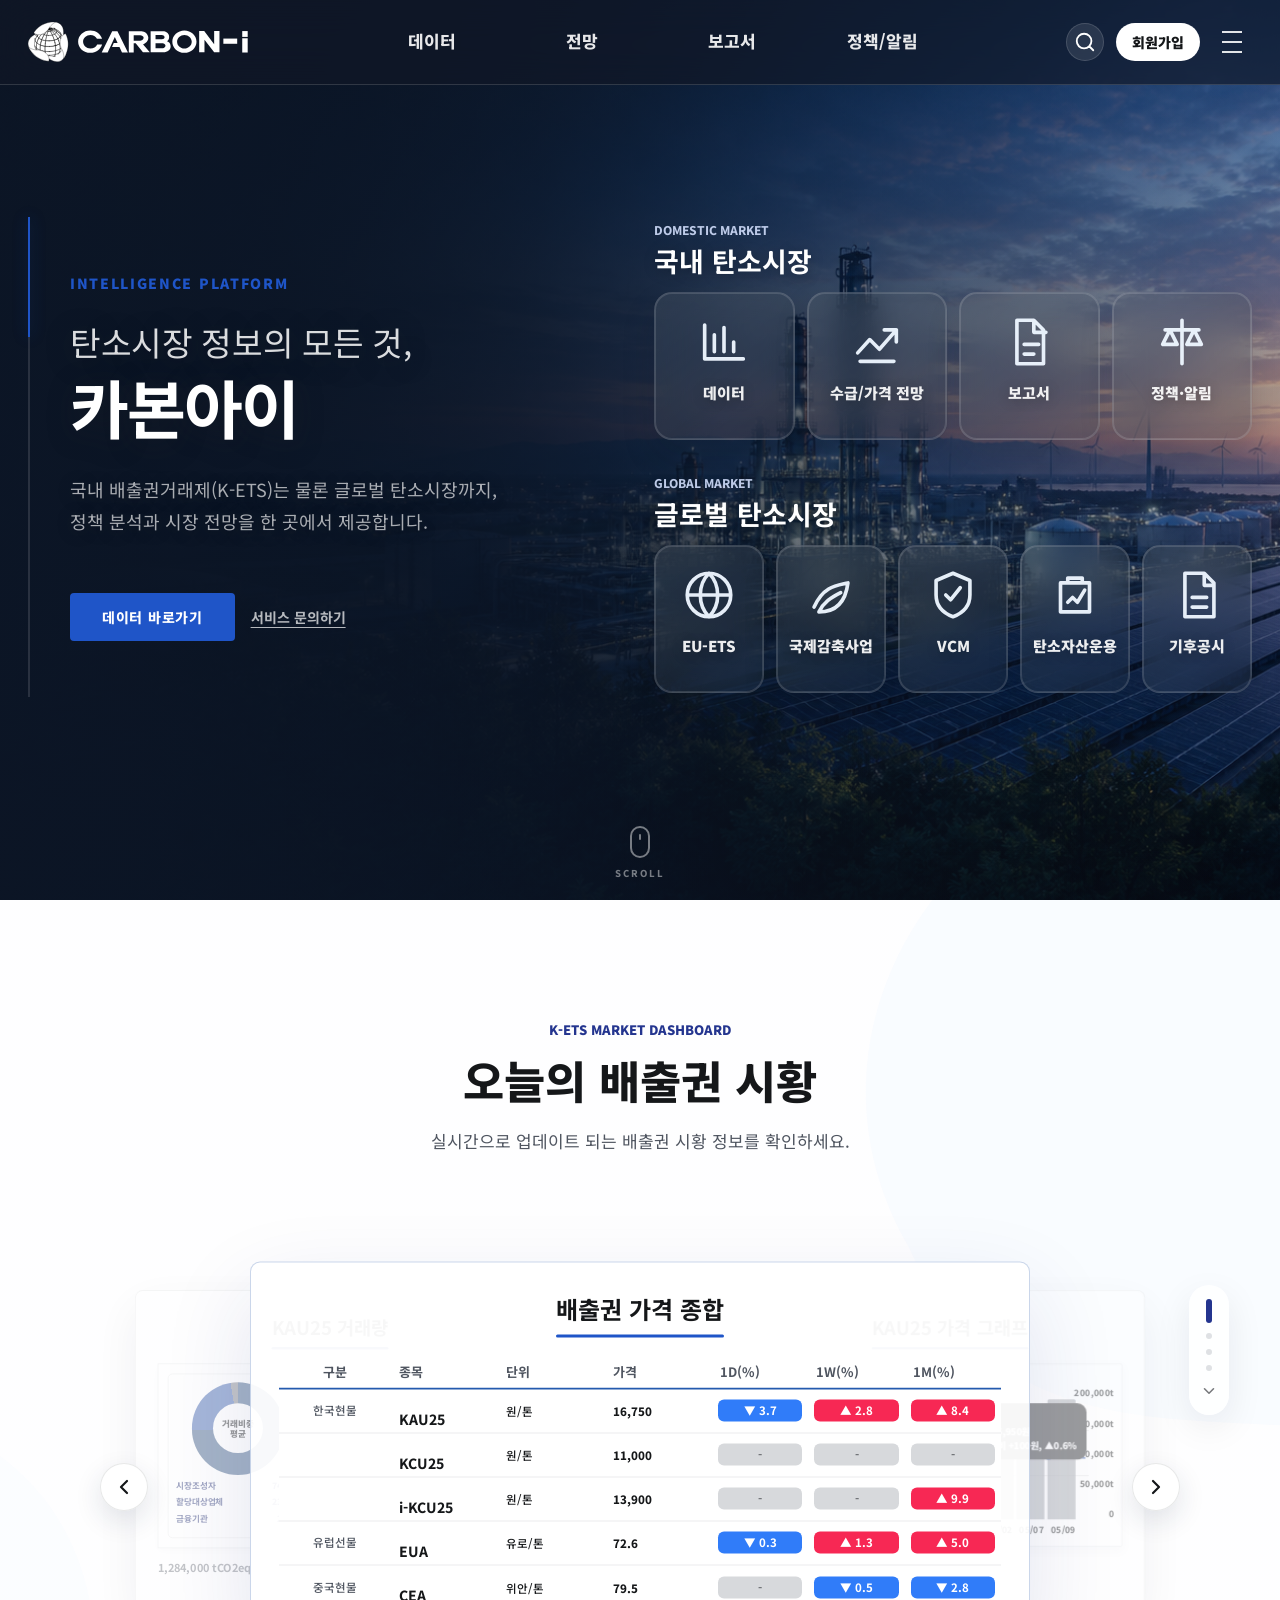
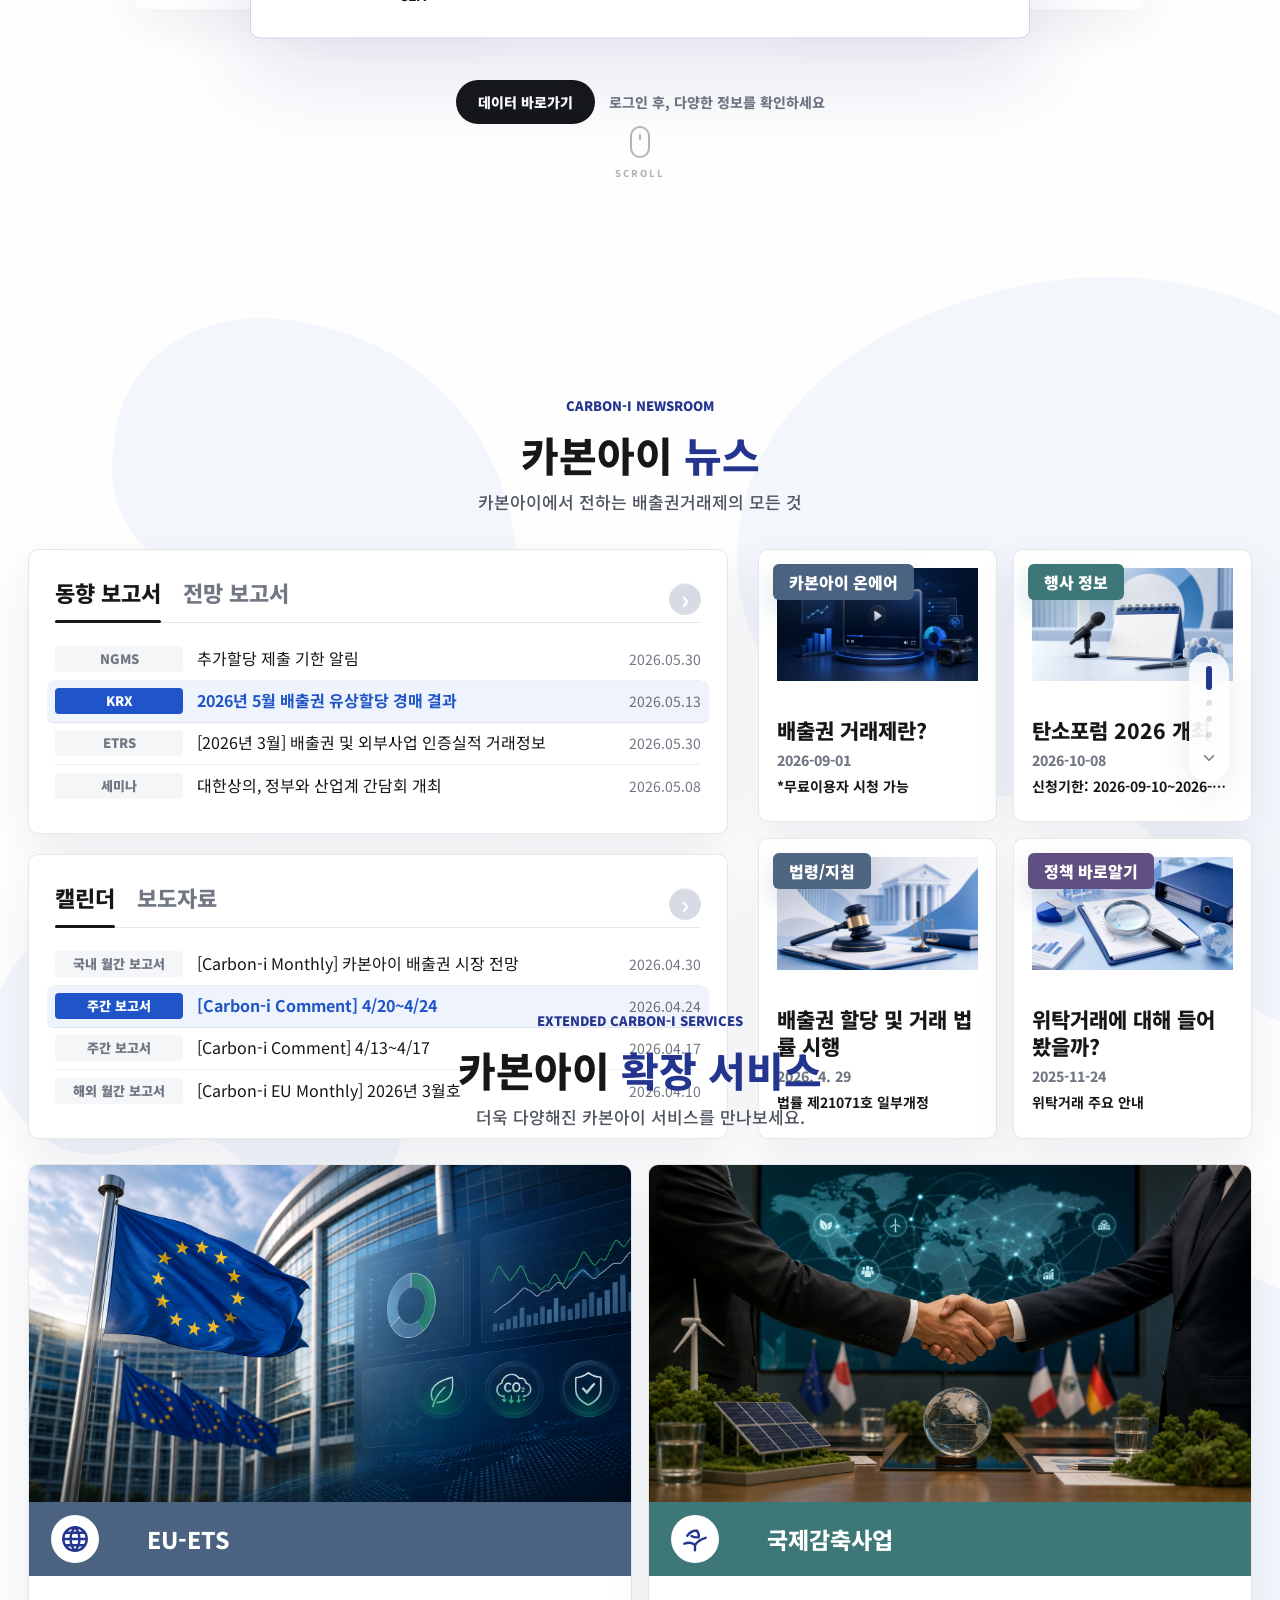
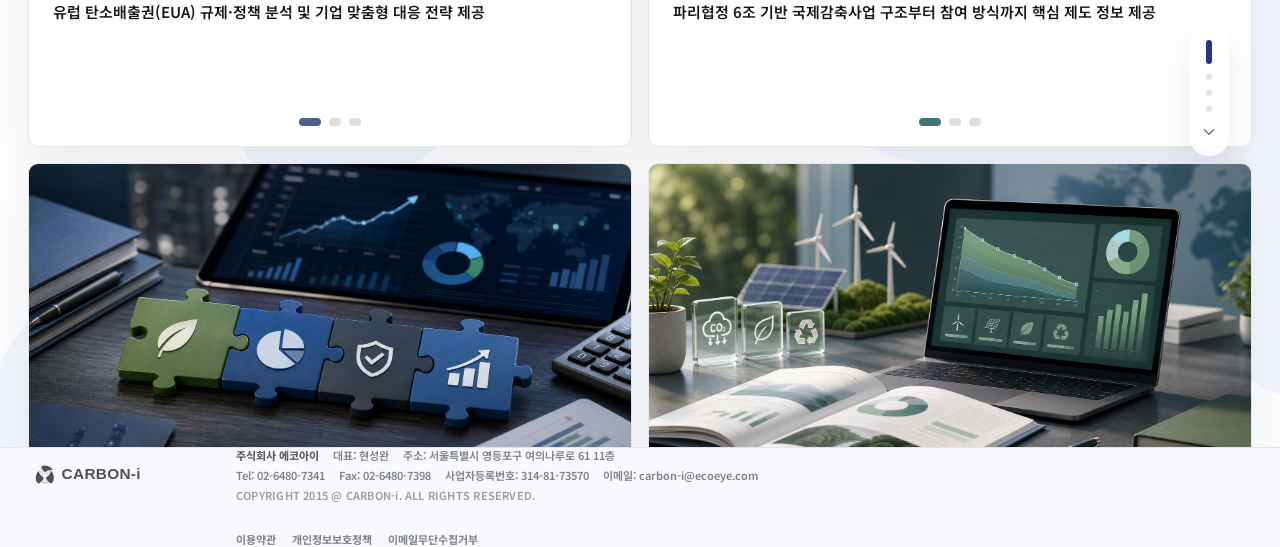
==== commit 6c294930: "design: update v6 style layouts and add assets" ====
--- a/v6/index.html
+++ b/v6/index.html
@@ -1,593 +1,721 @@
 <!doctype html>
 <html lang="ko">
-  <head>
-    <meta charset="UTF-8" />
-    <meta name="viewport" content="width=device-width, initial-scale=1.0" />
-    <title>카본아이</title>
-    <link rel="preconnect" href="https://fonts.googleapis.com" />
-    <link rel="preconnect" href="https://fonts.gstatic.com" crossorigin />
-    <link href="https://fonts.googleapis.com/css2?family=Noto+Sans+KR:wght@400;500;700&display=swap" rel="stylesheet" />
-    <link rel="stylesheet" href="./styles.css" />
-    <link rel="stylesheet" href="./content-sections.css" />
-    <link rel="stylesheet" href="./design-refresh.css" />
-  </head>
-  <body>
-    <header class="site-header">
-          <div class="header-inner">
-            <a class="brand" href="#" aria-label="CARBON-i 홈">
-              <img src="./assets/carbon-i-transparent-logo.svg" alt="CARBON-i" data-logo-dark="./assets/carbon-i-transparent-logo.svg" data-logo-light="./assets/carbon-i-transparent-logo.svg" />
-            </a>
-
-            <nav class="primary-nav primary-nav--aligned-mega" aria-label="주요 메뉴">
-              <a href="#" data-mega-target="forecast">전망</a>
-              <a href="#" data-mega-target="data">데이터</a>
-              <a href="#" data-mega-target="report">보고서</a>
-              <a href="#" data-mega-target="policy">정책/일정</a>
-            </nav>
-
-            <div class="header-actions">
-              <button class="icon-button" type="button" aria-label="검색">
-                <svg viewBox="0 0 24 24" aria-hidden="true"><path d="m21 21-4.35-4.35m2.35-5.65a8 8 0 1 1-16 0 8 8 0 0 1 16 0Z" /></svg>
-              </button>
-              <a class="login-link" href="#">로그인</a>
-              <a class="join-button" href="#">회원가입</a>
-              <div class="language-switch" aria-label="언어 선택">
-                <a class="is-active" href="#">KR</a>
-                <span></span>
-                <a href="#">EN</a>
-              </div>
-              <button class="menu-button" type="button" aria-label="전체메뉴">
-                <span></span>
-                <span></span>
-                <span></span>
-              </button>
+
+<head>
+  <meta charset="UTF-8" />
+  <meta name="viewport" content="width=device-width, initial-scale=1.0" />
+  <title>카본아이</title>
+  <link rel="preconnect" href="https://fonts.googleapis.com" />
+  <link rel="preconnect" href="https://fonts.gstatic.com" crossorigin />
+  <link href="https://fonts.googleapis.com/css2?family=Noto+Sans+KR:wght@400;500;700&display=swap" rel="stylesheet" />
+  <link rel="stylesheet" href="./styles.css" />
+  <link rel="stylesheet" href="./content-sections.css" />
+  <link rel="stylesheet" href="./design-refresh.css" />
+</head>
+
+<body>
+  <header class="site-header">
+    <div class="header-inner">
+      <a class="brand" href="#" aria-label="CARBON-i 홈">
+        <img src="./assets/carbon-i-logo-o-white.svg" alt="CARBON-i" data-logo-dark="./assets/carbon-i-logo-o-gray.svg"
+          data-logo-light="./assets/carbon-i-logo-o-white.svg" />
+      </a>
+
+      <nav class="primary-nav primary-nav--aligned-mega" aria-label="주요 메뉴">
+        <a href="#" data-mega-target="data">데이터</a>
+        <a href="#" data-mega-target="forecast">전망</a>
+        <a href="#" data-mega-target="report">보고서</a>
+        <a href="#" data-mega-target="policy">정책/알림</a>
+      </nav>
+
+      <div class="header-actions">
+        <button class="icon-button" type="button" aria-label="검색">
+          <svg viewBox="0 0 24 24" aria-hidden="true">
+            <path d="m21 21-4.35-4.35m2.35-5.65a8 8 0 1 1-16 0 8 8 0 0 1 16 0Z" />
+          </svg>
+        </button>
+        <a class="login-link" href="#">로그인</a>
+        <a class="join-button" href="#">회원가입</a>
+        <div class="language-switch" aria-label="언어 선택">
+          <a class="is-active" href="#">KR</a>
+          <span></span>
+          <a href="#">EN</a>
+        </div>
+        <button class="menu-button" type="button" aria-label="전체메뉴">
+          <span></span>
+          <span></span>
+          <span></span>
+        </button>
+      </div>
+    </div>
+    <div class="aligned-mega-panel" aria-label="주요 메뉴 하위 메뉴">
+      <div class="aligned-mega-inner">
+        <section class="aligned-mega-group" data-mega-group="forecast">
+          <h2>전망</h2>
+          <a href="#">단기전망</a>
+          <a href="#">정기전망</a>
+        </section>
+        <section class="aligned-mega-group" data-mega-group="data">
+          <h2>데이터</h2>
+          <a href="#">가격동향</a>
+          <a href="#">거래동향</a>
+          <a href="#">경매</a>
+          <a href="#">KOC 발행현황</a>
+        </section>
+        <section class="aligned-mega-group aligned-mega-group--report" data-mega-group="report">
+          <h2>보고서</h2>
+          <div class="aligned-mega-depth">
+            <div>
+              <h3>동향보고서</h3>
+              <a href="#">주간보고서</a>
+              <a href="#">월간보고서</a>
+              <a href="#">이슈보고서</a>
+              <a href="#">세미나 리뷰</a>
+            </div>
+            <div>
+              <h3>전망보고서</h3>
+              <a href="#">단기전망보고서</a>
+              <a href="#">장기전망보고서</a>
+              <a href="#">설문조사</a>
             </div>
           </div>
-          <div class="aligned-mega-panel" aria-label="주요 메뉴 하위 메뉴">
-            <div class="aligned-mega-inner">
-              <section class="aligned-mega-group" data-mega-group="forecast">
-                <h2>전망</h2>
-                <a href="#">단기전망</a>
-                <a href="#">정기전망</a>
-              </section>
-              <section class="aligned-mega-group" data-mega-group="data">
-                <h2>데이터</h2>
-                <a href="#">가격동향</a>
-                <a href="#">거래동향</a>
-                <a href="#">경매</a>
-                <a href="#">KOC 발행현황</a>
-              </section>
-              <section class="aligned-mega-group aligned-mega-group--report" data-mega-group="report">
-                <h2>보고서</h2>
-                <div class="aligned-mega-depth">
-                  <div>
-                    <h3>동향보고서</h3>
-                    <a href="#">주간보고서</a>
-                    <a href="#">월간보고서</a>
-                    <a href="#">이슈보고서</a>
-                    <a href="#">세미나 리뷰</a>
-                  </div>
-                  <div>
-                    <h3>전망보고서</h3>
-                    <a href="#">단기전망보고서</a>
-                    <a href="#">장기전망보고서</a>
-                    <a href="#">설문조사</a>
-                  </div>
-                </div>
-              </section>
-              <section class="aligned-mega-group" data-mega-group="policy">
-                <h2>정책/일정</h2>
-                <a href="#">제도 개요</a>
-                <a href="#">정책바로알기</a>
-                <a href="#">법령/지침</a>
-                <a href="#">보도자료</a>
-                <a href="#">캘린더</a>
-                <a href="#">행사정보</a>
-              </section>
-            </div>
+        </section>
+        <section class="aligned-mega-group" data-mega-group="policy">
+          <h2>정책·알림</h2>
+          <a href="#">제도 개요</a>
+          <a href="#">정책바로알기</a>
+          <a href="#">법령/지침</a>
+          <a href="#">보도자료</a>
+          <a href="#">캘린더</a>
+          <a href="#">행사정보</a>
+        </section>
+      </div>
+    </div>
+  </header>
+  <main class="snap-page">
+    <section class="hero-section" data-header-theme="dark">
+      <div class="hero-bg is-active" data-bg="0"></div>
+      <div class="hero-bg" data-bg="1"></div>
+      <div class="hero-bg" data-bg="2"></div>
+      <div class="hero-bg" data-bg="3"></div>
+      <div class="hero-bg" data-bg="4"></div>
+      <div class="hero-bg" data-bg="5"></div>
+      <div class="hero-bg" data-bg="6"></div>
+      <div class="hero-overlay"></div>
+
+      <div class="hero-inner">
+        <!-- 에디토리얼 헤드 디자인 적용 -->
+        <section class="hero-copy">
+          <span class="eyebrow-text">Intelligence Platform</span>
+          <h1>
+            <span>탄소시장 정보의 모든 것,</span>
+            카본아이
+          </h1>
+          <p class="hero-description">
+            국내 배출권거래제(K-ETS)는 물론 글로벌 탄소시장까지,<br />
+            정책 분석과 시장 전망을 한 곳에서 제공합니다.
+          </p>
+          <div class="hero-actions">
+            <a class="hero-cta" href="#">데이터 바로가기</a>
+            <a class="hero-secondary-link" href="#">서비스 문의하기</a>
           </div>
-        </header>
-    <main class="snap-page">
-      <section class="hero-section" data-header-theme="dark">
-        <div class="hero-bg is-active" data-bg="0"></div>
-        <div class="hero-bg" data-bg="1"></div>
-        <div class="hero-bg" data-bg="2"></div>
-        <div class="hero-bg" data-bg="3"></div>
-        <div class="hero-bg" data-bg="4"></div>
-        <div class="hero-bg" data-bg="5"></div>
-        <div class="hero-bg" data-bg="6"></div>
-        <div class="hero-overlay"></div>
-
-        <div class="hero-inner">
-          <!-- 에디토리얼 헤드 디자인 적용 -->
-          <section class="hero-copy">
-            <span class="eyebrow-text">Intelligence Platform</span>
-            <h1>
-              <span>탄소시장 정보의 모든 것</span>
-              카본아이
-            </h1>
-            <p class="hero-description">
-              국내 배출권거래제(K-ETS)는 물론 글로벌 탄소시장까지, 정책 분석과 시장 전망을 한곳에서 제공합니다.
-            </p>
-            <div class="hero-actions">
-              <a class="hero-cta" href="#">데이터 바로가기</a>
-              <a class="hero-secondary-link" href="#">서비스 문의하기</a>
-            </div>
-          </section>
-
-          <section class="market-menu" aria-label="탄소시장 바로가기">
-            <article class="market-group market-group--domestic">
-              <div class="group-heading">
-                <p>Domestic Market</p>
-                <h2>국내 탄소시장</h2>
-              </div>
-              <div class="menu-grid menu-grid--domestic">
-                <a class="menu-tile" href="#">
-                  <span class="tile-icon" aria-hidden="true"><svg viewBox="0 0 24 24"><path d="M4 19V5m0 14h16M8 16V9m4 7V6m4 10v-4" /></svg></span>
-                  <span class="tile-label">데이터</span>
-                </a>
-                <a class="menu-tile" href="#">
-                  <span class="tile-icon" aria-hidden="true"><svg viewBox="0 0 24 24"><path d="M4 16.5 9 11l4 4 7-8M15 7h5v5M5 20h14" /></svg></span>
-                  <span class="tile-label">수급/가격 전망</span>
-                </a>
-                <a class="menu-tile" href="#">
-                  <span class="tile-icon" aria-hidden="true"><svg viewBox="0 0 24 24"><path d="M7 3h7l4 4v14H7V3Zm7 0v5h5M10 13h6M10 17h4" /></svg></span>
-                  <span class="tile-label">보고서</span>
-                </a>
-                <a class="menu-tile" href="#">
-                  <span class="tile-icon" aria-hidden="true"><svg viewBox="0 0 24 24"><path d="M12 3v18M5 7h14M7 7l-3 6h6L7 7Zm10 0-3 6h6l-3-6Z" /></svg></span>
-                  <span class="tile-label">정책</span>
-                </a>
-              </div>
-            </article>
-
-            <article class="market-group market-group--global">
-              <div class="group-heading">
-                <p>Global Market</p>
-                <h2>글로벌 탄소시장</h2>
-              </div>
-              <div class="menu-grid menu-grid--global">
-                <a class="menu-tile" href="#">
-                  <span class="tile-icon" aria-hidden="true"><svg viewBox="0 0 24 24"><path d="M12 3a9 9 0 1 0 0 18 9 9 0 0 0 0-18Zm0 0c2.4 2.4 3.6 5.4 3.6 9S14.4 18.6 12 21m0-18C9.6 5.4 8.4 8.4 8.4 12s1.2 6.6 3.6 9M3.5 12h17" /></svg></span>
-                  <span class="tile-label">EU-ETS</span>
-                </a>
-                <a class="menu-tile" href="#">
-                  <span class="tile-icon" aria-hidden="true"><svg viewBox="0 0 24 24"><path d="M5 17c4-9 10-9 14-10-1 8-5 12-12 12m0 0c2-4 5-6 9-8" /></svg></span>
-                  <span class="tile-label">국제감축사업</span>
-                </a>
-                <a class="menu-tile" href="#">
-                  <span class="tile-icon" aria-hidden="true"><svg viewBox="0 0 24 24"><path d="M12 3 5 6v6c0 4.5 3 7.5 7 9 4-1.5 7-4.5 7-9V6l-7-3Zm-3 9 2 2 4-5" /></svg></span>
-                  <span class="tile-label">VCM</span>
-                </a>
-                <a class="menu-tile" href="#">
-                  <span class="tile-icon" aria-hidden="true"><svg viewBox="0 0 24 24"><path d="M9 7V5h6v2m-9 0h12v12H6V7Zm3 8 2-2 2 2 3-5" /></svg></span>
-                  <span class="tile-label">탄소자산운용</span>
-                </a>
-                <a class="menu-tile" href="#">
-                  <span class="tile-icon" aria-hidden="true"><svg viewBox="0 0 24 24"><path d="M7 3h8l4 4v14H7V3Zm8 0v5h4M10 13h6M10 17h6" /></svg></span>
-                  <span class="tile-label">기후공시</span>
-                </a>
-              </div>
-            </article>
-          </section>
-
-          <div class="page-indicator" aria-label="히어로 배경 선택">
-            <button class="indicator-dot is-active" type="button" aria-label="히어로 배경 1 보기" data-hero-indicator="0"></button>
-            <button class="indicator-dot" type="button" aria-label="히어로 배경 2 보기" data-hero-indicator="1"></button>
-            <button class="indicator-dot" type="button" aria-label="히어로 배경 3 보기" data-hero-indicator="2"></button>
-            <button class="indicator-dot" type="button" aria-label="히어로 배경 4 보기" data-hero-indicator="3"></button>
-            <button class="indicator-dot" type="button" aria-label="히어로 배경 5 보기" data-hero-indicator="4"></button>
-            <button class="indicator-dot" type="button" aria-label="히어로 배경 6 보기" data-hero-indicator="5"></button>
-            <button class="indicator-dot" type="button" aria-label="히어로 배경 7 보기" data-hero-indicator="6"></button>
-            <button class="indicator-arrow" type="button" aria-label="다음 섹션으로 이동" data-section-next>
-              <svg viewBox="0 0 24 24">
-                <path d="m6 9 6 6 6-6" />
-              </svg>
-            </button>
-          </div>
-
-          <div class="hero-floating-actions" aria-label="문의 바로가기">
-            <a class="hero-floating-button" href="#">서비스 이용 문의</a>
-            <a class="hero-floating-button hero-floating-button--accent" href="#">배출권 거래 문의</a>
-          </div>
-        </div>
-      </section>
-
-      <section class="market-section market-section--light" data-header-theme="light" aria-label="오늘의 배출권 시황">
-        <header class="market-topbar">
-          <div class="market-topbar-inner">
-            <a class="market-brand" href="#" aria-label="CARBON-i">
-              <img src="./assets/carbon-i-logo-light.svg" alt="CARBON-i" />
-            </a>
-            <nav class="market-nav" aria-label="시황 메뉴">
-              <a href="#">전망</a>
-              <a href="#">데이터</a>
-              <a href="#">보고서</a>
-              <a href="#">정책·알림</a>
-            </nav>
-            <div class="market-actions">
-              <a href="#">로그인</a>
-              <a class="market-join" href="#">회원가입</a>
-            </div>
-          </div>
-        </header>
-
-        <div class="market-section-inner">
-          <div class="market-intro">
-            <p class="section-kicker">K-ETS Market Dashboard</p>
-            <h2>오늘의 <br />배출권 시황</h2>
-            <p>실시간으로 업데이트 되는 배출권 시황 정보를 확인하세요.</p>
-            <div class="market-live-strip" aria-label="주요 시장 지표">
-              <div><span>KAU25</span><strong>16,750</strong><em class="down">▼ 3.7%</em></div>
-              <div><span>EUA</span><strong>72.6</strong><em class="down">▼ 0.3%</em></div>
-              <div><span>Updated</span><strong>09:30</strong><em>KRX 기준</em></div>
-            </div>
-            <div class="market-cta-row">
-              <a class="market-cta" href="#">데이터 바로가기</a>
-              <span>로그인 후, 다양한 정보를 확인하세요</span>
-            </div>
-          </div>
-
-          <div class="allowance-carousel" data-market-carousel>
-            <button class="carousel-arrow carousel-arrow--prev" type="button" aria-label="이전 시황 카드" data-market-prev>
-              <svg viewBox="0 0 24 24"><path d="m15 18-6-6 6-6" /></svg>
-            </button>
-
-            <div class="carousel-stage">
-              <article class="market-card market-card--participants is-prev" data-market-card>
-                <p>KAU25 거래량</p>
-                <h3>KAU25 거래량</h3>
-                <div class="participant-dashboard" aria-hidden="true">
-                  <div class="donut-panel"><div class="donut-chart"><span>거래비중<br />평균</span></div><p><b>시장조성자</b> 74.4%</p><p><b>할당대상업체</b> 23.0%</p><p><b>금융기관</b> 2.6%</p></div>
-                  <div class="participant-table">
-                    <div class="participant-head"><span>날짜</span><span>할당대상업체</span><span>시장조성자</span><span>금융기관</span></div>
-                    <div class="participant-row"><span>4/13</span><b class="buy">35.79</b><i class="buy-bar"></i><b class="sell">-14.39</b><i class="sell-bar"></i><b class="sell">-21.40</b></div>
-                    <div class="participant-row"><span>4/14</span><b class="buy">39.03</b><i class="buy-bar wide"></i><b class="sell">-50.23</b><i class="sell-bar wide"></i><b class="buy">11.20</b></div>
-                    <div class="participant-row"><span>4/15</span><b class="sell">-6.44</b><i class="sell-bar thin"></i><b class="buy">6.44</b><i class="buy-bar thin"></i><b class="sell">-8.12</b></div>
-                    <div class="participant-row"><span>4/16</span><b class="buy">1.02</b><i class="buy-bar thin"></i><b class="buy">53.63</b><i class="buy-bar wide"></i><b class="sell">-54.65</b></div>
-                    <div class="participant-row"><span>4/17</span><b class="buy">14.87</b><i class="buy-bar"></i><b class="sell">-5.17</b><i class="sell-bar thin"></i><b class="sell">-9.70</b></div>
-                    <div class="participant-row"><span>4/18</span><b class="sell">-3.80</b><i class="sell-bar thin"></i><b class="buy">18.42</b><i class="buy-bar"></i><b class="sell">-14.62</b></div>
-                  </div>
-                </div>
-                <strong>1,284,000 tCO2eq</strong>
-              </article>
-
-              <article class="market-card is-active" data-market-card>
-                <p>배출권 가격 종합</p>
-                <h3>배출권 가격 종합</h3>
-                <div class="allowance-table" aria-label="배출권 가격 종합 표">
-                  <div class="table-row table-head"><span>구분</span><span>종목</span><span>단위</span><span>가격</span><span>1D(%)</span><span>1W(%)</span><span>1M(%)</span></div>
-                  <div class="table-row"><span>한국<br />현물</span><strong>KAU25</strong><span>원/톤</span><em>16,750</em><b class="down">▼ 3.7</b><b class="up">▲ 2.8</b><b class="up">▲ 8.4</b></div>
-                  <div class="table-row"><span></span><strong>KCU25</strong><span>원/톤</span><em>11,000</em><b>-</b><b>-</b><b>-</b></div>
-                  <div class="table-row"><span></span><strong>i-KCU25</strong><span>원/톤</span><em>13,900</em><b>-</b><b>-</b><b class="up">▲ 9.9</b></div>
-                  <div class="table-row"><span>유럽<br />선물</span><strong>EUA</strong><span>유로/톤</span><em>72.6</em><b class="down">▼ 0.3</b><b class="up">▲ 1.3</b><b class="up">▲ 5.0</b></div>
-                  <div class="table-row"><span>중국<br />현물</span><strong>CEA</strong><span>위안/톤</span><em>79.5</em><b>-</b><b class="down">▼ 0.5</b><b class="down">▼ 2.8</b></div>
-                </div>
-              </article>
-
-              <article class="market-card is-next" data-market-card>
-                <p>KAU25 가격 그래프</p>
-                <h3>KAU25 가격 그래프</h3>
-                <div class="price-chart" aria-hidden="true">
-                  <div class="chart-scale chart-scale--left"><span>30,000원</span><span>25,000원</span><span>20,000원</span><span>15,000원</span></div>
-                  <div class="chart-scale chart-scale--right"><span>200,000t</span><span>150,000t</span><span>100,000t</span><span>50,000t</span><span>0</span></div>
-                  <div class="chart-bars"><span></span><span></span><span></span><span></span><span></span><span></span><span></span><span></span></div>
-                  <svg class="chart-line" viewBox="0 0 620 220" preserveAspectRatio="none"><path d="M24 166 L108 160 L192 162 L276 154 L360 152 L444 156 L528 158 L604 164" /><circle cx="444" cy="156" r="8" /></svg>
-                  <span class="chart-tooltip">05/07<br />종가 16,950원<br />전일대비 +100원, ▲0.6%</span>
-                  <div class="chart-x"><span>04/24</span><span>04/25</span><span>04/28</span><span>04/29</span><span>04/30</span><span>05/02</span><span>05/07</span><span>05/09</span></div>
-                </div>
-                <strong>최근 30일 기준</strong>
-              </article>
-
-              <article class="market-card market-card--participants" data-market-card>
-                <p>시장참여자별 거래동향</p>
-                <h3>시장참여자별 거래동향</h3>
-                <div class="participant-dashboard" aria-hidden="true">
-                  <div class="donut-panel"><div class="donut-chart"><span>거래비중<br />평균</span></div><p><b>시장조성자</b> 74.4%</p><p><b>할당대상업체</b> 23.0%</p><p><b>금융기관</b> 2.6%</p></div>
-                  <div class="participant-table">
-                    <div class="participant-head"><span>날짜</span><span>할당대상업체</span><span>시장조성자</span><span>금융기관</span></div>
-                    <div class="participant-row"><span>4/13</span><b class="buy">35.79</b><i class="buy-bar"></i><b class="sell">-14.39</b><i class="sell-bar"></i><b class="sell">-21.40</b></div>
-                    <div class="participant-row"><span>4/14</span><b class="buy">39.03</b><i class="buy-bar wide"></i><b class="sell">-50.23</b><i class="sell-bar wide"></i><b class="buy">11.20</b></div>
-                    <div class="participant-row"><span>4/15</span><b class="sell">-6.44</b><i class="sell-bar thin"></i><b class="buy">6.44</b><i class="buy-bar thin"></i><b class="sell">-8.12</b></div>
-                    <div class="participant-row"><span>4/16</span><b class="buy">1.02</b><i class="buy-bar thin"></i><b class="buy">53.63</b><i class="buy-bar wide"></i><b class="sell">-54.65</b></div>
-                    <div class="participant-row"><span>4/17</span><b class="buy">14.87</b><i class="buy-bar"></i><b class="sell">-5.17</b><i class="sell-bar thin"></i><b class="sell">-9.70</b></div>
-                    <div class="participant-row"><span>4/18</span><b class="sell">-3.80</b><i class="sell-bar thin"></i><b class="buy">18.42</b><i class="buy-bar"></i><b class="sell">-14.62</b></div>
-                  </div>
-                </div>
-                <strong>할당업체 · 증권사 · 시장조성자</strong>
-              </article>
-            </div>
-
-            <button class="carousel-arrow carousel-arrow--next" type="button" aria-label="다음 시황 카드" data-market-next>
-              <svg viewBox="0 0 24 24"><path d="m9 6 6 6-6 6" /></svg>
-            </button>
-          </div>
-        </div>
-        <div class="page-indicator page-indicator--light" aria-label="섹션 이동">
-          <button class="indicator-dot" type="button" aria-label="메인 섹션으로 이동" data-section-indicator="0"></button>
-          <button class="indicator-dot is-active" type="button" aria-label="시황 섹션으로 이동" data-section-indicator="1"></button>
-          <button class="indicator-dot" type="button" aria-label="뉴스 섹션으로 이동" data-section-indicator="2"></button>
-          <button class="indicator-dot" type="button" aria-label="서비스 섹션으로 이동" data-section-indicator="3"></button>
+        </section>
+
+        <section class="market-menu" aria-label="탄소시장 바로가기">
+          <article class="market-group market-group--domestic">
+            <div class="group-heading">
+              <p>Domestic Market</p>
+              <h2>국내 탄소시장</h2>
+            </div>
+            <div class="menu-grid menu-grid--domestic">
+              <a class="menu-tile" href="#">
+                <span class="tile-icon" aria-hidden="true"><svg viewBox="0 0 24 24">
+                    <path d="M4 19V5m0 14h16M8 16V9m4 7V6m4 10v-4" />
+                  </svg></span>
+                <span class="tile-label">데이터</span>
+              </a>
+              <a class="menu-tile" href="#">
+                <span class="tile-icon" aria-hidden="true"><svg viewBox="0 0 24 24">
+                    <path d="M4 16.5 9 11l4 4 7-8M15 7h5v5M5 20h14" />
+                  </svg></span>
+                <span class="tile-label">수급/가격 전망</span>
+              </a>
+              <a class="menu-tile" href="#">
+                <span class="tile-icon" aria-hidden="true"><svg viewBox="0 0 24 24">
+                    <path d="M7 3h7l4 4v14H7V3Zm7 0v5h5M10 13h6M10 17h4" />
+                  </svg></span>
+                <span class="tile-label">보고서</span>
+              </a>
+              <a class="menu-tile" href="#">
+                <span class="tile-icon" aria-hidden="true"><svg viewBox="0 0 24 24">
+                    <path d="M12 3v18M5 7h14M7 7l-3 6h6L7 7Zm10 0-3 6h6l-3-6Z" />
+                  </svg></span>
+                <span class="tile-label">정책·알림</span>
+              </a>
+            </div>
+          </article>
+
+          <article class="market-group market-group--global">
+            <div class="group-heading">
+              <p>Global Market</p>
+              <h2>글로벌 탄소시장</h2>
+            </div>
+            <div class="menu-grid menu-grid--global">
+              <a class="menu-tile" href="#">
+                <span class="tile-icon" aria-hidden="true"><svg viewBox="0 0 24 24">
+                    <path
+                      d="M12 3a9 9 0 1 0 0 18 9 9 0 0 0 0-18Zm0 0c2.4 2.4 3.6 5.4 3.6 9S14.4 18.6 12 21m0-18C9.6 5.4 8.4 8.4 8.4 12s1.2 6.6 3.6 9M3.5 12h17" />
+                  </svg></span>
+                <span class="tile-label">EU-ETS</span>
+              </a>
+              <a class="menu-tile" href="#">
+                <span class="tile-icon" aria-hidden="true"><svg viewBox="0 0 24 24">
+                    <path d="M5 17c4-9 10-9 14-10-1 8-5 12-12 12m0 0c2-4 5-6 9-8" />
+                  </svg></span>
+                <span class="tile-label">국제감축사업</span>
+              </a>
+              <a class="menu-tile" href="#">
+                <span class="tile-icon" aria-hidden="true"><svg viewBox="0 0 24 24">
+                    <path d="M12 3 5 6v6c0 4.5 3 7.5 7 9 4-1.5 7-4.5 7-9V6l-7-3Zm-3 9 2 2 4-5" />
+                  </svg></span>
+                <span class="tile-label">VCM</span>
+              </a>
+              <a class="menu-tile" href="#">
+                <span class="tile-icon" aria-hidden="true"><svg viewBox="0 0 24 24">
+                    <path d="M9 7V5h6v2m-9 0h12v12H6V7Zm3 8 2-2 2 2 3-5" />
+                  </svg></span>
+                <span class="tile-label">탄소자산운용</span>
+              </a>
+              <a class="menu-tile" href="#">
+                <span class="tile-icon" aria-hidden="true"><svg viewBox="0 0 24 24">
+                    <path d="M7 3h8l4 4v14H7V3Zm8 0v5h4M10 13h6M10 17h6" />
+                  </svg></span>
+                <span class="tile-label">기후공시</span>
+              </a>
+            </div>
+          </article>
+        </section>
+
+        <!-- <div class="page-indicator" aria-label="히어로 배경 선택">
+          <button class="indicator-dot is-active" type="button" aria-label="히어로 배경 1 보기"
+            data-hero-indicator="0"></button>
+          <button class="indicator-dot" type="button" aria-label="히어로 배경 2 보기" data-hero-indicator="1"></button>
+          <button class="indicator-dot" type="button" aria-label="히어로 배경 3 보기" data-hero-indicator="2"></button>
+          <button class="indicator-dot" type="button" aria-label="히어로 배경 4 보기" data-hero-indicator="3"></button>
+          <button class="indicator-dot" type="button" aria-label="히어로 배경 5 보기" data-hero-indicator="4"></button>
+          <button class="indicator-dot" type="button" aria-label="히어로 배경 6 보기" data-hero-indicator="5"></button>
+          <button class="indicator-dot" type="button" aria-label="히어로 배경 7 보기" data-hero-indicator="6"></button>
           <button class="indicator-arrow" type="button" aria-label="다음 섹션으로 이동" data-section-next>
             <svg viewBox="0 0 24 24">
               <path d="m6 9 6 6 6-6" />
             </svg>
           </button>
-        </div>
-      </section>
-
-      <section class="content-section news-section" data-header-theme="light" aria-label="카본아이 뉴스">
-        <header class="content-topbar">
-          <div class="content-topbar-inner">
-            <a class="content-brand" href="#" aria-label="CARBON-i"><img src="./assets/carbon-i-logo-light.svg" alt="CARBON-i" /></a>
-            <nav class="content-nav" aria-label="뉴스 메뉴"><a href="#">전망</a><a href="#">데이터</a><a href="#">보고서</a><a href="#">정책·알림</a></nav>
-            <div class="content-actions"><a href="#">로그인</a><a class="content-join" href="#">회원가입</a></div>
+        </div> -->
+
+        <!-- <div class="hero-floating-actions" aria-label="문의 바로가기">
+          <a class="hero-floating-button" href="#">서비스 이용 문의</a>
+          <a class="hero-floating-button hero-floating-button--accent" href="#">배출권 거래 문의</a>
+        </div> -->
+      </div>
+
+      <!-- Scroll down indicator -->
+      <div class="scroll-indicator" aria-hidden="true">
+        <div class="mouse-icon">
+          <span class="mouse-wheel"></span>
+        </div>
+        <span class="scroll-text">SCROLL</span>
+      </div>
+    </section>
+
+    <section class="market-section market-section--light" data-header-theme="light" aria-label="오늘의 배출권 시황">
+      <header class="market-topbar">
+        <div class="market-topbar-inner">
+          <a class="market-brand" href="#" aria-label="CARBON-i">
+            <img src="./assets/carbon-i-logo-light.svg" alt="CARBON-i" />
+          </a>
+          <nav class="market-nav" aria-label="시황 메뉴">
+            <a href="#">전망</a>
+            <a href="#">데이터</a>
+            <a href="#">보고서</a>
+            <a href="#">정책·알림</a>
+          </nav>
+          <div class="market-actions">
+            <a href="#">로그인</a>
+            <a class="market-join" href="#">회원가입</a>
           </div>
-        </header>
-        <div class="content-section-inner news-inner">
-          <div class="section-title-block section-title-block--center">
-            <p class="section-kicker">Carbon-i Newsroom</p>
-            <h2>카본아이 <span>뉴스</span></h2>
-            <p>카본아이에서 전하는 배출권거래제의 모든 것</p>
-          </div>
-          <div class="news-layout">
-            <div class="news-report-stack">
-              <section class="news-report-panel" aria-label="동향 및 전망 보고서">
-                <div class="news-report-tabs">
-                  <button class="is-active" type="button">동향 보고서</button>
-                  <button type="button">전망 보고서</button>
-                  <a href="#" aria-label="동향 및 전망 보고서 더보기">›</a>
-                </div>
-                <div class="news-report-list">
-                  <a href="#"><span class="news-report-label">NGMS</span><span class="news-report-title">추가할당 제출 기한 알림</span><time>2026.05.30</time></a>
-                  <a class="is-highlight" href="#"><span class="news-report-label">KRX</span><strong class="news-report-title">2026년 5월 배출권 유상할당 경매 결과</strong><time>2026.05.13</time></a>
-                  <a href="#"><span class="news-report-label">ETRS</span><span class="news-report-title">[2026년 3월] 배출권 및 외부사업 인증실적 거래정보</span><time>2026.05.30</time></a>
-                  <a href="#"><span class="news-report-label">세미나</span><span class="news-report-title">대한상의, 정부와 산업계 간담회 개최</span><time>2026.05.08</time></a>
-                </div>
-              </section>
-
-              <section class="news-report-panel" aria-label="캘린더 및 보도자료">
-                <div class="news-report-tabs">
-                  <button class="is-active" type="button">캘린더</button>
-                  <button type="button">보도자료</button>
-                  <a href="#" aria-label="캘린더 및 보도자료 더보기">›</a>
-                </div>
-                <div class="news-report-list">
-                  <a href="#"><span class="news-report-label">국내 월간 보고서</span><span class="news-report-title">[Carbon-i Monthly] 카본아이 배출권 시장 전망</span><time>2026.04.30</time></a>
-                  <a class="is-highlight" href="#"><span class="news-report-label">주간 보고서</span><strong class="news-report-title">[Carbon-i Comment] 4/20~4/24</strong><time>2026.04.24</time></a>
-                  <a href="#"><span class="news-report-label">주간 보고서</span><span class="news-report-title">[Carbon-i Comment] 4/13~4/17</span><time>2026.04.17</time></a>
-                  <a href="#"><span class="news-report-label">해외 월간 보고서</span><span class="news-report-title">[Carbon-i EU Monthly] 2026년 3월호</span><time>2026.04.10</time></a>
-                </div>
-              </section>
-            </div>
-
-            <div class="feature-news-grid">
-              <article class="feature-news-card feature-news-card--onair">
-                <div class="feature-media">
-                  <img src="./assets/thumb-onair.png" alt="" />
-                  <p>카본아이 온에어</p>
-                </div>
-                <div><h3>배출권 거래제란?</h3><time>2026-09-01</time><strong>*무료이용자 시청 가능</strong></div>
-              </article>
-              <article class="feature-news-card feature-news-card--event">
-                <div class="feature-media">
-                  <img src="./assets/thumb-event.png" alt="" />
-                  <p>행사 정보</p>
-                </div>
-                <div><h3>탄소포럼 2026 개최</h3><time>2026-10-08</time><strong>신청기한: 2026-09-10~2026-09-30</strong></div>
-              </article>
-              <article class="feature-news-card feature-news-card--law">
-                <div class="feature-media">
-                  <img src="./assets/thumb-law.png" alt="" />
-                  <p>법령/지침</p>
-                </div>
-                <div><h3>배출권 할당 및 거래 법률 시행</h3><time>2026. 4. 29</time><strong>법률 제21071호 일부개정</strong></div>
-              </article>
-              <article class="feature-news-card feature-news-card--policy">
-                <div class="feature-media">
-                  <img src="./assets/thumb-policy.png" alt="" />
-                  <p>정책 바로알기</p>
-                </div>
-                <div><h3>위탁거래에 대해 들어봤을까?</h3><time>2025-11-24</time><strong>위탁거래 주요 안내</strong></div>
-              </article>
-            </div>
-          </div>
-        </div>
-        <div class="page-indicator page-indicator--light" aria-label="섹션 이동">
-          <button class="indicator-dot" type="button" aria-label="메인 섹션으로 이동" data-section-indicator="0"></button>
-          <button class="indicator-dot" type="button" aria-label="시황 섹션으로 이동" data-section-indicator="1"></button>
-          <button class="indicator-dot is-active" type="button" aria-label="뉴스 섹션으로 이동" data-section-indicator="2"></button>
-          <button class="indicator-dot" type="button" aria-label="서비스 섹션으로 이동" data-section-indicator="3"></button>
-          <button class="indicator-arrow" type="button" aria-label="다음 섹션으로 이동" data-section-next>
+        </div>
+      </header>
+
+      <div class="market-section-inner">
+        <div class="market-intro">
+          <p class="section-kicker">K-ETS Market Dashboard</p>
+          <h2>오늘의 배출권 시황</h2>
+          <p>실시간으로 업데이트 되는 배출권 시황 정보를 확인하세요.</p>
+          <!-- <div class="market-live-strip" aria-label="주요 시장 지표">
+            <div><span>KAU25</span><strong>16,750</strong><em class="down">▼ 3.7%</em></div>
+            <div><span>EUA</span><strong>72.6</strong><em class="down">▼ 0.3%</em></div>
+            <div><span>Updated</span><strong>09:30</strong><em>KRX 기준</em></div>
+          </div> -->
+
+        </div>
+
+        <div class="allowance-carousel" data-market-carousel>
+          <button class="carousel-arrow carousel-arrow--prev" type="button" aria-label="이전 시황 카드" data-market-prev>
             <svg viewBox="0 0 24 24">
-              <path d="m6 9 6 6 6-6" />
+              <path d="m15 18-6-6 6-6" />
             </svg>
           </button>
-        </div>
-      </section>
-
-      <section class="content-section service-section" data-header-theme="light" aria-label="카본아이 확장 서비스">
-        <header class="content-topbar">
-          <div class="content-topbar-inner">
-            <a class="content-brand" href="#" aria-label="CARBON-i"><img src="./assets/carbon-i-logo-light.svg" alt="CARBON-i" /></a>
-            <nav class="content-nav" aria-label="확장 서비스 메뉴"><a href="#">전망</a><a href="#">데이터</a><a href="#">보고서</a><a href="#">정책·알림</a></nav>
-            <div class="content-actions"><a href="#">로그인</a><a class="content-join" href="#">회원가입</a></div>
-          </div>
-        </header>
-        <div class="content-section-inner service-inner">
-          <div class="section-title-block section-title-block--center">
-            <p class="section-kicker">Extended Carbon-i Services</p>
-            <h2>카본아이 <span>확장 서비스</span></h2>
-            <p>더욱 다양해진 카본아이 서비스를 만나보세요.</p>
-          </div>
-          <div class="service-card-grid">
-            <article class="service-card service-card--blue" data-copy-slider>
-              <img src="./assets/service-eu-ets.png" alt="" />
-              <div class="service-card-head">
-                <span class="service-card-icon" aria-hidden="true">
-                  <svg viewBox="0 0 24 24"><path d="M12 3.2a8.8 8.8 0 1 0 0 17.6 8.8 8.8 0 0 0 0-17.6Zm0 0c2.2 2.1 3.3 5 3.3 8.8s-1.1 6.7-3.3 8.8M12 3.2C9.8 5.3 8.7 8.2 8.7 12s1.1 6.7 3.3 8.8M4 12h16M5.7 7.3h12.6M5.7 16.7h12.6" /></svg>
-                </span>
-                <h3>EU-ETS</h3>
-              </div>
-              <div class="service-copy-window">
-                <div class="service-copy-track">
-                  <p>유럽 탄소배출권(EUA) 규제·정책 분석 및 기업 맞춤형 대응 전략 제공</p>
-                  <p>EU-ETS 탄소시장 시황, 가격 전망 및 정책 이슈를 반영한 리포트 제공</p>
-                  <p>EUA 구매·보유·이전·정산까지 아우르는 통합 배출권 운용 서비스 제공</p>
-                </div>
-              </div>
-              <div class="service-dots"><button class="is-active" type="button"></button><button type="button"></button><button type="button"></button></div>
+
+          <div class="carousel-stage">
+            <article class="market-card market-card--participants is-prev" data-market-card>
+
+              <h3>KAU25 거래량</h3>
+              <div class="participant-dashboard" aria-hidden="true">
+                <div class="donut-panel">
+                  <div class="donut-chart"><span>거래비중<br />평균</span></div>
+                  <p><b>시장조성자</b> 74.4%</p>
+                  <p><b>할당대상업체</b> 23.0%</p>
+                  <p><b>금융기관</b> 2.6%</p>
+                </div>
+                <div class="participant-table">
+                  <div class="participant-head"><span>날짜</span><span>할당대상업체</span><span>시장조성자</span><span>금융기관</span>
+                  </div>
+                  <div class="participant-row"><span>4/13</span><b class="buy">35.79</b><i class="buy-bar"></i><b
+                      class="sell">-14.39</b><i class="sell-bar"></i><b class="sell">-21.40</b></div>
+                  <div class="participant-row"><span>4/14</span><b class="buy">39.03</b><i class="buy-bar wide"></i><b
+                      class="sell">-50.23</b><i class="sell-bar wide"></i><b class="buy">11.20</b></div>
+                  <div class="participant-row"><span>4/15</span><b class="sell">-6.44</b><i class="sell-bar thin"></i><b
+                      class="buy">6.44</b><i class="buy-bar thin"></i><b class="sell">-8.12</b></div>
+                  <div class="participant-row"><span>4/16</span><b class="buy">1.02</b><i class="buy-bar thin"></i><b
+                      class="buy">53.63</b><i class="buy-bar wide"></i><b class="sell">-54.65</b></div>
+
+                </div>
+              </div>
+              <strong>1,284,000 tCO2eq</strong>
             </article>
-            <article class="service-card service-card--teal" data-copy-slider>
-              <img src="./assets/service-international.png" alt="" />
-              <div class="service-card-head">
-                <span class="service-card-icon" aria-hidden="true">
-                  <svg viewBox="0 0 24 24"><path d="M4 15.5c3.4-1.2 6-.9 8 1 2-2.8 4.7-4.6 8-5.4M6.2 9.6c1.8-2.6 4.2-3.9 7.1-4 1.3 1.5 1.8 3.2 1.5 5.1-2 .3-3.8 0-5.4-.9M12 16.5v4" /></svg>
-                </span>
-                <h3>국제감축사업</h3>
-              </div>
-              <div class="service-copy-window">
-                <div class="service-copy-track">
-                  <p>파리협정 6조 기반 국제감축사업 구조부터 참여 방식까지 핵심 제도 정보 제공</p>
-                  <p>CORSIA·VCM 등 국제탄소시장 핵심 사안을 정리한 실무 참고용 이슈 리포트 제공</p>
-                  <p>COP·SB 등 주요 국제회의 결과와 국제탄소시장 정책·규정 변화 최신동향 제공</p>
-                </div>
-              </div>
-              <div class="service-dots"><button class="is-active" type="button"></button><button type="button"></button><button type="button"></button></div>
+
+            <article class="market-card is-active" data-market-card>
+
+              <h3>배출권 가격 종합</h3>
+              <div class="allowance-table" aria-label="배출권 가격 종합 표">
+                <div class="table-row table-head">
+                  <span>구분</span><span>종목</span><span>단위</span><span>가격</span><span>1D(%)</span><span>1W(%)</span><span>1M(%)</span>
+                </div>
+                <div class="table-row"><span>한국<br />현물</span><strong>KAU25</strong><span>원/톤</span><em>16,750</em><b
+                    class="down">▼ 3.7</b><b class="up">▲ 2.8</b><b class="up">▲ 8.4</b></div>
+                <div class="table-row">
+                  <span></span><strong>KCU25</strong><span>원/톤</span><em>11,000</em><b>-</b><b>-</b><b>-</b>
+                </div>
+                <div class="table-row">
+                  <span></span><strong>i-KCU25</strong><span>원/톤</span><em>13,900</em><b>-</b><b>-</b><b class="up">▲
+                    9.9</b>
+                </div>
+                <div class="table-row"><span>유럽<br />선물</span><strong>EUA</strong><span>유로/톤</span><em>72.6</em><b
+                    class="down">▼ 0.3</b><b class="up">▲ 1.3</b><b class="up">▲ 5.0</b></div>
+                <div class="table-row">
+                  <span>중국<br />현물</span><strong>CEA</strong><span>위안/톤</span><em>79.5</em><b>-</b><b class="down">▼
+                    0.5</b><b class="down">▼ 2.8</b>
+                </div>
+              </div>
             </article>
-            <article class="service-card service-card--navy" data-copy-slider>
-              <img src="./assets/service-asset.png" alt="" />
-              <div class="service-card-head">
-                <span class="service-card-icon" aria-hidden="true">
-                  <svg viewBox="0 0 24 24"><path d="M4 19h16M7 16V9M12 16V5M17 16v-4M5 11l7-7 7 7" /></svg>
-                </span>
-                <h3>탄소자산운용</h3>
-              </div>
-              <div class="service-copy-window">
-                <div class="service-copy-track">
-                  <p>배출량 관리부터 할당 최적화·배출권 거래 전략 수립까지 기업 맞춤 플랫폼</p>
-                  <p>기업별 배출량·보유 배출권 데이터와 정책 변화를 반영한 과부족 분석 제공</p>
-                  <p>배출권 운용 인사이트, 실무 가이드 및 최적 매매전략 제시</p>
-                </div>
-              </div>
-              <div class="service-dots"><button class="is-active" type="button"></button><button type="button"></button><button type="button"></button></div>
+
+            <article class="market-card is-next" data-market-card>
+
+              <h3>KAU25 가격 그래프</h3>
+              <div class="price-chart" aria-hidden="true">
+                <div class="chart-scale chart-scale--left">
+                  <span>30,000원</span><span>25,000원</span><span>20,000원</span><span>15,000원</span>
+                </div>
+                <div class="chart-scale chart-scale--right">
+                  <span>200,000t</span><span>150,000t</span><span>100,000t</span><span>50,000t</span><span>0</span>
+                </div>
+                <div class="chart-bars">
+                  <span></span><span></span><span></span><span></span><span></span><span></span><span></span><span></span>
+                </div>
+                <svg class="chart-line" viewBox="0 0 620 220" preserveAspectRatio="none">
+                  <path d="M24 166 L108 160 L192 162 L276 154 L360 152 L444 156 L528 158 L612 164" />
+                  <circle cx="528" cy="158" r="8" />
+                </svg>
+                <span class="chart-tooltip">05/07<br />종가 16,950원<br />전일대비 +100원, ▲0.6%</span>
+                <div class="chart-x">
+                  <span>04/24</span><span>04/25</span><span>04/28</span><span>04/29</span><span>04/30</span><span>05/02</span><span>05/07</span><span>05/09</span>
+                </div>
+              </div>
+              <strong>최근 30일 기준</strong>
             </article>
-            <article class="service-card service-card--purple" data-copy-slider>
-              <img src="./assets/service-reduction.png" alt="" />
-              <div class="service-card-head">
-                <span class="service-card-icon" aria-hidden="true">
-                  <svg viewBox="0 0 24 24"><path d="M12 20v-8M12 12c-4.2-.2-6.8-2.3-7.7-6.5 4.1.1 6.7 2.3 7.7 6.5Zm0 0c4.3-.2 7-2.4 8-6.5-4.2.1-6.9 2.3-8 6.5Z" /></svg>
-                </span>
-                <h3>감축전략수립</h3>
-              </div>
-              <div class="service-copy-window">
-                <div class="service-copy-track">
-                  <p>기후 시나리오 기반의 최적 온실가스 감축 경로 정의 및 목표 수립 지원</p>
-                  <p>MACC 분석을 통한 감축사업별 경제성 평가 및 최적 투자 우선순위 도출</p>
-                  <p>감축 전략 실행에 따른 EBITDA 및 주요 재무 지표별 영향도 정량 분석</p>
-                </div>
-              </div>
-              <div class="service-dots"><button class="is-active" type="button"></button><button type="button"></button><button type="button"></button></div>
+
+            <article class="market-card market-card--participants" data-market-card>
+              <h3>시장참여자별 거래동향</h3>
+              <div class="participant-dashboard" aria-hidden="true">
+                <div class="donut-panel">
+                  <div class="donut-chart"><span>거래비중<br />평균</span></div>
+                  <p><b>시장조성자</b> 74.4%</p>
+                  <p><b>할당대상업체</b> 23.0%</p>
+                  <p><b>금융기관</b> 2.6%</p>
+                </div>
+                <div class="participant-table">
+                  <div class="participant-head"><span>날짜</span><span>할당대상업체</span><span>시장조성자</span><span>금융기관</span>
+                  </div>
+                  <div class="participant-row"><span>4/13</span><b class="buy">35.79</b><i class="buy-bar"></i><b
+                      class="sell">-14.39</b><i class="sell-bar"></i><b class="sell">-21.40</b></div>
+                  <div class="participant-row"><span>4/14</span><b class="buy">39.03</b><i class="buy-bar wide"></i><b
+                      class="sell">-50.23</b><i class="sell-bar wide"></i><b class="buy">11.20</b></div>
+                  <div class="participant-row"><span>4/15</span><b class="sell">-6.44</b><i class="sell-bar thin"></i><b
+                      class="buy">6.44</b><i class="buy-bar thin"></i><b class="sell">-8.12</b></div>
+                  <div class="participant-row"><span>4/16</span><b class="buy">1.02</b><i class="buy-bar thin"></i><b
+                      class="buy">53.63</b><i class="buy-bar wide"></i><b class="sell">-54.65</b></div>
+                </div>
+              </div>
+              <strong>할당업체 · 증권사 · 시장조성자</strong>
             </article>
           </div>
-        </div>
-        <footer class="service-footer" aria-label="회사 정보">
-          <div class="service-footer-inner">
-            <a class="service-footer-brand" href="#" aria-label="CARBON-i">
-              <img src="./assets/carbon-i-logo-light.svg" alt="CARBON-i" />
-            </a>
-            <div class="service-footer-info">
-              <p><strong>주식회사 에코아이</strong><span>대표: 현성완</span><span>주소: 서울특별시 영등포구 여의나루로 61 11층</span></p>
-              <p><span>Tel: 02-6480-7341</span><span>Fax: 02-6480-7398</span><span>사업자등록번호: 314-81-73570</span><span>이메일: carbon-i@ecoeye.com</span></p>
-              <p class="service-footer-copy">COPYRIGHT 2015 @ CARBON-i. ALL RIGHTS RESERVED.</p>
-            </div>
-            <nav class="service-footer-links" aria-label="푸터 링크">
-              <a href="#">이용약관</a>
-              <a href="#">개인정보보호정책</a>
-              <a href="#">이메일무단수집거부</a>
-            </nav>
-          </div>
-        </footer>
-        <div class="page-indicator page-indicator--light" aria-label="섹션 이동">
-          <button class="indicator-dot" type="button" aria-label="메인 섹션으로 이동" data-section-indicator="0"></button>
-          <button class="indicator-dot" type="button" aria-label="시황 섹션으로 이동" data-section-indicator="1"></button>
-          <button class="indicator-dot" type="button" aria-label="뉴스 섹션으로 이동" data-section-indicator="2"></button>
-          <button class="indicator-dot is-active" type="button" aria-label="서비스 섹션으로 이동" data-section-indicator="3"></button>
-          <button class="indicator-arrow" type="button" aria-label="처음 섹션으로 이동" data-section-next>
+
+          <button class="carousel-arrow carousel-arrow--next" type="button" aria-label="다음 시황 카드" data-market-next>
             <svg viewBox="0 0 24 24">
-              <path d="m6 9 6 6 6-6" />
+              <path d="m9 6 6 6-6 6" />
             </svg>
           </button>
-        </div>
-      </section>
-    </main>
-
-    <div class="theme-demo" data-theme-demo>
-      <button class="theme-demo-toggle" type="button" aria-label="컬러 테마 선택" aria-expanded="false" data-theme-toggle>
-        <svg viewBox="0 0 24 24" aria-hidden="true">
-          <path d="M12 3a9 9 0 0 0 0 18h1.2a1.8 1.8 0 0 0 1.3-3.05 1.45 1.45 0 0 1 1.05-2.45H17a4 4 0 0 0 4-4C21 6.8 17 3 12 3Z" />
-          <path d="M7.5 11.5h.01M9.5 7.5h.01M14.5 7.5h.01M16.5 11.5h.01" />
-        </svg>
-      </button>
-      <div class="theme-demo-panel" aria-label="테마 미리보기" data-theme-panel>
-        <div class="theme-demo-head">
-          <strong>Theme Preview</strong>
-          <span>고객 확인용</span>
-        </div>
-        <label class="theme-opacity-control">
-          <span>Background Motif</span>
-          <input type="range" min="0" max="100" value="30" data-theme-opacity />
-          <output data-theme-opacity-output>30%</output>
-        </label>
-        <label class="theme-opacity-control">
-          <span>Background Color</span>
-          <input type="range" min="0" max="35" value="12" data-theme-bg-opacity />
-          <output data-theme-bg-opacity-output>12%</output>
-        </label>
-        <button class="theme-option is-active" type="button" data-theme-option="carbon-navy">
-          <span class="theme-swatch" style="--swatch-a: #24358f; --swatch-b: #1f55c8; --swatch-c: #151719;"></span>
-          <span>Carbon Navy</span>
+
+          <div class="market-cta-row">
+            <a class="market-cta" href="#">데이터 바로가기</a>
+            <span>로그인 후, 다양한 정보를 확인하세요</span>
+          </div>
+        </div>
+      </div>
+      <div class="page-indicator page-indicator--light" aria-label="섹션 이동">
+        <button class="indicator-dot" type="button" aria-label="메인 섹션으로 이동" data-section-indicator="0"></button>
+        <button class="indicator-dot is-active" type="button" aria-label="시황 섹션으로 이동"
+          data-section-indicator="1"></button>
+        <button class="indicator-dot" type="button" aria-label="뉴스 섹션으로 이동" data-section-indicator="2"></button>
+        <button class="indicator-dot" type="button" aria-label="서비스 섹션으로 이동" data-section-indicator="3"></button>
+        <button class="indicator-arrow" type="button" aria-label="다음 섹션으로 이동" data-section-next>
+          <svg viewBox="0 0 24 24">
+            <path d="m6 9 6 6 6-6" />
+          </svg>
         </button>
-        <button class="theme-option" type="button" data-theme-option="eco-emerald">
-          <span class="theme-swatch" style="--swatch-a: #0f6b4f; --swatch-b: #35b886; --swatch-c: #10251e;"></span>
-          <span>Eco Emerald</span>
+      </div>
+
+      <!-- Scroll down indicator -->
+      <div class="scroll-indicator" aria-hidden="true">
+        <div class="mouse-icon">
+          <span class="mouse-wheel"></span>
+        </div>
+        <span class="scroll-text">SCROLL</span>
+      </div>
+    </section>
+
+    <section class="content-section news-section" data-header-theme="light" aria-label="카본아이 뉴스">
+      <header class="content-topbar">
+        <div class="content-topbar-inner">
+          <a class="content-brand" href="#" aria-label="CARBON-i"><img src="./assets/carbon-i-logo-light.svg"
+              alt="CARBON-i" /></a>
+          <nav class="content-nav" aria-label="뉴스 메뉴"><a href="#">전망</a><a href="#">데이터</a><a href="#">보고서</a><a
+              href="#">정책·알림</a></nav>
+          <div class="content-actions"><a href="#">로그인</a><a class="content-join" href="#">회원가입</a></div>
+        </div>
+      </header>
+      <div class="content-section-inner news-inner">
+        <div class="section-title-block section-title-block--center">
+          <p class="section-kicker">Carbon-i Newsroom</p>
+          <h2>카본아이 <span>뉴스</span></h2>
+          <p>카본아이에서 전하는 배출권거래제의 모든 것</p>
+        </div>
+        <div class="news-layout">
+          <div class="news-report-stack">
+            <section class="news-report-panel" aria-label="동향 및 전망 보고서">
+              <div class="news-report-tabs">
+                <button class="is-active" type="button">동향 보고서</button>
+                <button type="button">전망 보고서</button>
+                <a href="#" aria-label="동향 및 전망 보고서 더보기">›</a>
+              </div>
+              <div class="news-report-list">
+                <a href="#"><span class="news-report-label">NGMS</span><span class="news-report-title">추가할당 제출 기한
+                    알림</span><time>2026.05.30</time></a>
+                <a class="is-highlight" href="#"><span class="news-report-label">KRX</span><strong
+                    class="news-report-title">2026년 5월 배출권 유상할당 경매 결과</strong><time>2026.05.13</time></a>
+                <a href="#"><span class="news-report-label">ETRS</span><span class="news-report-title">[2026년 3월] 배출권 및
+                    외부사업 인증실적 거래정보</span><time>2026.05.30</time></a>
+                <a href="#"><span class="news-report-label">세미나</span><span class="news-report-title">대한상의, 정부와 산업계 간담회
+                    개최</span><time>2026.05.08</time></a>
+              </div>
+            </section>
+
+            <section class="news-report-panel" aria-label="캘린더 및 보도자료">
+              <div class="news-report-tabs">
+                <button class="is-active" type="button">캘린더</button>
+                <button type="button">보도자료</button>
+                <a href="#" aria-label="캘린더 및 보도자료 더보기">›</a>
+              </div>
+              <div class="news-report-list">
+                <a href="#"><span class="news-report-label">국내 월간 보고서</span><span class="news-report-title">[Carbon-i
+                    Monthly] 카본아이 배출권 시장 전망</span><time>2026.04.30</time></a>
+                <a class="is-highlight" href="#"><span class="news-report-label">주간 보고서</span><strong
+                    class="news-report-title">[Carbon-i Comment] 4/20~4/24</strong><time>2026.04.24</time></a>
+                <a href="#"><span class="news-report-label">주간 보고서</span><span class="news-report-title">[Carbon-i
+                    Comment] 4/13~4/17</span><time>2026.04.17</time></a>
+                <a href="#"><span class="news-report-label">해외 월간 보고서</span><span class="news-report-title">[Carbon-i EU
+                    Monthly] 2026년 3월호</span><time>2026.04.10</time></a>
+              </div>
+            </section>
+          </div>
+
+          <div class="feature-news-grid">
+            <article class="feature-news-card feature-news-card--onair">
+              <div class="feature-media">
+                <img src="./assets/thumb-onair.png" alt="" />
+                <p>카본아이 온에어</p>
+              </div>
+              <div>
+                <h3>배출권 거래제란?</h3><time>2026-09-01</time><strong>*무료이용자 시청 가능</strong>
+              </div>
+            </article>
+            <article class="feature-news-card feature-news-card--event">
+              <div class="feature-media">
+                <img src="./assets/thumb-event.png" alt="" />
+                <p>행사 정보</p>
+              </div>
+              <div>
+                <h3>탄소포럼 2026 개최</h3><time>2026-10-08</time><strong>신청기한: 2026-09-10~2026-09-30</strong>
+              </div>
+            </article>
+            <article class="feature-news-card feature-news-card--law">
+              <div class="feature-media">
+                <img src="./assets/thumb-law.png" alt="" />
+                <p>법령/지침</p>
+              </div>
+              <div>
+                <h3>배출권 할당 및 거래 법률 시행</h3><time>2026. 4. 29</time><strong>법률 제21071호 일부개정</strong>
+              </div>
+            </article>
+            <article class="feature-news-card feature-news-card--policy">
+              <div class="feature-media">
+                <img src="./assets/thumb-policy.png" alt="" />
+                <p>정책 바로알기</p>
+              </div>
+              <div>
+                <h3>위탁거래에 대해 들어봤을까?</h3><time>2025-11-24</time><strong>위탁거래 주요 안내</strong>
+              </div>
+            </article>
+          </div>
+        </div>
+      </div>
+      <div class="page-indicator page-indicator--light" aria-label="섹션 이동">
+        <button class="indicator-dot" type="button" aria-label="메인 섹션으로 이동" data-section-indicator="0"></button>
+        <button class="indicator-dot" type="button" aria-label="시황 섹션으로 이동" data-section-indicator="1"></button>
+        <button class="indicator-dot is-active" type="button" aria-label="뉴스 섹션으로 이동"
+          data-section-indicator="2"></button>
+        <button class="indicator-dot" type="button" aria-label="서비스 섹션으로 이동" data-section-indicator="3"></button>
+        <button class="indicator-arrow" type="button" aria-label="다음 섹션으로 이동" data-section-next>
+          <svg viewBox="0 0 24 24">
+            <path d="m6 9 6 6 6-6" />
+          </svg>
         </button>
-        <button class="theme-option" type="button" data-theme-option="data-blue">
-          <span class="theme-swatch" style="--swatch-a: #123f88; --swatch-b: #00a3ff; --swatch-c: #081a33;"></span>
-          <span>Data Blue</span>
+      </div>
+    </section>
+
+    <section class="content-section service-section" data-header-theme="light" aria-label="카본아이 확장 서비스">
+      <header class="content-topbar">
+        <div class="content-topbar-inner">
+          <a class="content-brand" href="#" aria-label="CARBON-i"><img src="./assets/carbon-i-logo-light.svg"
+              alt="CARBON-i" /></a>
+          <nav class="content-nav" aria-label="확장 서비스 메뉴"><a href="#">전망</a><a href="#">데이터</a><a href="#">보고서</a><a
+              href="#">정책·알림</a></nav>
+          <div class="content-actions"><a href="#">로그인</a><a class="content-join" href="#">회원가입</a></div>
+        </div>
+      </header>
+      <div class="content-section-inner service-inner">
+        <div class="section-title-block section-title-block--center">
+          <p class="section-kicker">Extended Carbon-i Services</p>
+          <h2>카본아이 <span>확장 서비스</span></h2>
+          <p>더욱 다양해진 카본아이 서비스를 만나보세요.</p>
+        </div>
+        <div class="service-card-grid">
+          <article class="service-card service-card--blue" data-copy-slider>
+            <img src="./assets/service-eu-ets.png" alt="" />
+            <div class="service-card-head">
+              <span class="service-card-icon" aria-hidden="true">
+                <svg viewBox="0 0 24 24">
+                  <path
+                    d="M12 3.2a8.8 8.8 0 1 0 0 17.6 8.8 8.8 0 0 0 0-17.6Zm0 0c2.2 2.1 3.3 5 3.3 8.8s-1.1 6.7-3.3 8.8M12 3.2C9.8 5.3 8.7 8.2 8.7 12s1.1 6.7 3.3 8.8M4 12h16M5.7 7.3h12.6M5.7 16.7h12.6" />
+                </svg>
+              </span>
+              <h3>EU-ETS</h3>
+            </div>
+            <div class="service-copy-window">
+              <div class="service-copy-track">
+                <p>유럽 탄소배출권(EUA) 규제·정책 분석 및 기업 맞춤형 대응 전략 제공</p>
+                <p>EU-ETS 탄소시장 시황, 가격 전망 및 정책 이슈를 반영한 리포트 제공</p>
+                <p>EUA 구매·보유·이전·정산까지 아우르는 통합 배출권 운용 서비스 제공</p>
+              </div>
+            </div>
+            <div class="service-dots"><button class="is-active" type="button"></button><button
+                type="button"></button><button type="button"></button></div>
+          </article>
+          <article class="service-card service-card--teal" data-copy-slider>
+            <img src="./assets/service-international.png" alt="" />
+            <div class="service-card-head">
+              <span class="service-card-icon" aria-hidden="true">
+                <svg viewBox="0 0 24 24">
+                  <path
+                    d="M4 15.5c3.4-1.2 6-.9 8 1 2-2.8 4.7-4.6 8-5.4M6.2 9.6c1.8-2.6 4.2-3.9 7.1-4 1.3 1.5 1.8 3.2 1.5 5.1-2 .3-3.8 0-5.4-.9M12 16.5v4" />
+                </svg>
+              </span>
+              <h3>국제감축사업</h3>
+            </div>
+            <div class="service-copy-window">
+              <div class="service-copy-track">
+                <p>파리협정 6조 기반 국제감축사업 구조부터 참여 방식까지 핵심 제도 정보 제공</p>
+                <p>CORSIA·VCM 등 국제탄소시장 핵심 사안을 정리한 실무 참고용 이슈 리포트 제공</p>
+                <p>COP·SB 등 주요 국제회의 결과와 국제탄소시장 정책·규정 변화 최신동향 제공</p>
+              </div>
+            </div>
+            <div class="service-dots"><button class="is-active" type="button"></button><button
+                type="button"></button><button type="button"></button></div>
+          </article>
+          <article class="service-card service-card--navy" data-copy-slider>
+            <img src="./assets/service-asset.png" alt="" />
+            <div class="service-card-head">
+              <span class="service-card-icon" aria-hidden="true">
+                <svg viewBox="0 0 24 24">
+                  <path d="M4 19h16M7 16V9M12 16V5M17 16v-4M5 11l7-7 7 7" />
+                </svg>
+              </span>
+              <h3>탄소자산운용</h3>
+            </div>
+            <div class="service-copy-window">
+              <div class="service-copy-track">
+                <p>배출량 관리부터 할당 최적화·배출권 거래 전략 수립까지 기업 맞춤 플랫폼</p>
+                <p>기업별 배출량·보유 배출권 데이터와 정책 변화를 반영한 과부족 분석 제공</p>
+                <p>배출권 운용 인사이트, 실무 가이드 및 최적 매매전략 제시</p>
+              </div>
+            </div>
+            <div class="service-dots"><button class="is-active" type="button"></button><button
+                type="button"></button><button type="button"></button></div>
+          </article>
+          <article class="service-card service-card--purple" data-copy-slider>
+            <img src="./assets/service-reduction.png" alt="" />
+            <div class="service-card-head">
+              <span class="service-card-icon" aria-hidden="true">
+                <svg viewBox="0 0 24 24">
+                  <path
+                    d="M12 20v-8M12 12c-4.2-.2-6.8-2.3-7.7-6.5 4.1.1 6.7 2.3 7.7 6.5Zm0 0c4.3-.2 7-2.4 8-6.5-4.2.1-6.9 2.3-8 6.5Z" />
+                </svg>
+              </span>
+              <h3>감축전략수립</h3>
+            </div>
+            <div class="service-copy-window">
+              <div class="service-copy-track">
+                <p>기후 시나리오 기반의 최적 온실가스 감축 경로 정의 및 목표 수립 지원</p>
+                <p>MACC 분석을 통한 감축사업별 경제성 평가 및 최적 투자 우선순위 도출</p>
+                <p>감축 전략 실행에 따른 EBITDA 및 주요 재무 지표별 영향도 정량 분석</p>
+              </div>
+            </div>
+            <div class="service-dots"><button class="is-active" type="button"></button><button
+                type="button"></button><button type="button"></button></div>
+          </article>
+        </div>
+      </div>
+      <footer class="service-footer" aria-label="회사 정보">
+        <div class="service-footer-inner">
+          <a class="service-footer-brand" href="#" aria-label="CARBON-i">
+            <img src="./assets/carbon-i-logo-light.svg" alt="CARBON-i" />
+          </a>
+          <div class="service-footer-info">
+            <p><strong>주식회사 에코아이</strong><span>대표: 현성완</span><span>주소: 서울특별시 영등포구 여의나루로 61 11층</span></p>
+            <p><span>Tel: 02-6480-7341</span><span>Fax: 02-6480-7398</span><span>사업자등록번호: 314-81-73570</span><span>이메일:
+                carbon-i@ecoeye.com</span></p>
+            <p class="service-footer-copy">COPYRIGHT 2015 @ CARBON-i. ALL RIGHTS RESERVED.</p>
+          </div>
+          <nav class="service-footer-links" aria-label="푸터 링크">
+            <a href="#">이용약관</a>
+            <a href="#">개인정보보호정책</a>
+            <a href="#">이메일무단수집거부</a>
+          </nav>
+        </div>
+      </footer>
+      <div class="page-indicator page-indicator--light" aria-label="섹션 이동">
+        <button class="indicator-dot" type="button" aria-label="메인 섹션으로 이동" data-section-indicator="0"></button>
+        <button class="indicator-dot" type="button" aria-label="시황 섹션으로 이동" data-section-indicator="1"></button>
+        <button class="indicator-dot" type="button" aria-label="뉴스 섹션으로 이동" data-section-indicator="2"></button>
+        <button class="indicator-dot is-active" type="button" aria-label="서비스 섹션으로 이동"
+          data-section-indicator="3"></button>
+        <button class="indicator-arrow" type="button" aria-label="처음 섹션으로 이동" data-section-next>
+          <svg viewBox="0 0 24 24">
+            <path d="m6 9 6 6 6-6" />
+          </svg>
         </button>
-        <button class="theme-option" type="button" data-theme-option="graphite-gold">
-          <span class="theme-swatch" style="--swatch-a: #2b2f38; --swatch-b: #c79a3b; --swatch-c: #111318;"></span>
-          <span>Graphite Gold</span>
-        </button>
-        <button class="theme-option" type="button" data-theme-option="clean-teal">
-          <span class="theme-swatch" style="--swatch-a: #0f766e; --swatch-b: #5eead4; --swatch-c: #f7fbfb;"></span>
-          <span>Clean Teal</span>
-        </button>
-        <button class="theme-option" type="button" data-theme-option="institutional-blue">
-          <span class="theme-swatch" style="--swatch-a: #0b2f5f; --swatch-b: #2f80ed; --swatch-c: #f5f8fc;"></span>
-          <span>Institutional Blue</span>
-        </button>
-        <button class="theme-option" type="button" data-theme-option="climate-slate">
-          <span class="theme-swatch" style="--swatch-a: #263241; --swatch-b: #5f9ea0; --swatch-c: #f4f7f8;"></span>
-          <span>Climate Slate</span>
-        </button>
-        <button class="theme-option" type="button" data-theme-option="forest-graphite">
-          <span class="theme-swatch" style="--swatch-a: #16382c; --swatch-b: #5aa06f; --swatch-c: #f5f9f4;"></span>
-          <span>Forest Graphite</span>
-        </button>
-        <button class="theme-option" type="button" data-theme-option="carbon-aqua">
-          <span class="theme-swatch" style="--swatch-a: #102a43; --swatch-b: #20c7b5; --swatch-c: #f3fbfb;"></span>
-          <span>Carbon Aqua</span>
-        </button>
-        <button class="theme-option" type="button" data-theme-option="report-neutral">
-          <span class="theme-swatch" style="--swatch-a: #2f3742; --swatch-b: #6f8f72; --swatch-c: #faf9f5;"></span>
-          <span>Report Neutral</span>
-        </button>
-      </div>
+      </div>
+    </section>
+  </main>
+
+  <div class="theme-demo" data-theme-demo>
+    <button class="theme-demo-toggle" type="button" aria-label="컬러 테마 선택" aria-expanded="false" data-theme-toggle>
+      <svg viewBox="0 0 24 24" aria-hidden="true">
+        <path
+          d="M12 3a9 9 0 0 0 0 18h1.2a1.8 1.8 0 0 0 1.3-3.05 1.45 1.45 0 0 1 1.05-2.45H17a4 4 0 0 0 4-4C21 6.8 17 3 12 3Z" />
+        <path d="M7.5 11.5h.01M9.5 7.5h.01M14.5 7.5h.01M16.5 11.5h.01" />
+      </svg>
+    </button>
+    <div class="theme-demo-panel" aria-label="테마 미리보기" data-theme-panel>
+      <div class="theme-demo-head">
+        <strong>Theme Preview</strong>
+        <span>고객 확인용</span>
+      </div>
+      <label class="theme-opacity-control">
+        <span>Background Motif</span>
+        <input type="range" min="0" max="100" value="30" data-theme-opacity />
+        <output data-theme-opacity-output>30%</output>
+      </label>
+      <label class="theme-opacity-control">
+        <span>Background Color</span>
+        <input type="range" min="0" max="35" value="12" data-theme-bg-opacity />
+        <output data-theme-bg-opacity-output>12%</output>
+      </label>
+      <button class="theme-option is-active" type="button" data-theme-option="carbon-navy">
+        <span class="theme-swatch" style="--swatch-a: #24358f; --swatch-b: #1f55c8; --swatch-c: #151719;"></span>
+        <span>Carbon Navy</span>
+      </button>
+      <button class="theme-option" type="button" data-theme-option="eco-emerald">
+        <span class="theme-swatch" style="--swatch-a: #0f6b4f; --swatch-b: #35b886; --swatch-c: #10251e;"></span>
+        <span>Eco Emerald</span>
+      </button>
+      <button class="theme-option" type="button" data-theme-option="data-blue">
+        <span class="theme-swatch" style="--swatch-a: #123f88; --swatch-b: #00a3ff; --swatch-c: #081a33;"></span>
+        <span>Data Blue</span>
+      </button>
+      <button class="theme-option" type="button" data-theme-option="graphite-gold">
+        <span class="theme-swatch" style="--swatch-a: #2b2f38; --swatch-b: #c79a3b; --swatch-c: #111318;"></span>
+        <span>Graphite Gold</span>
+      </button>
+      <button class="theme-option" type="button" data-theme-option="clean-teal">
+        <span class="theme-swatch" style="--swatch-a: #0f766e; --swatch-b: #5eead4; --swatch-c: #f7fbfb;"></span>
+        <span>Clean Teal</span>
+      </button>
+      <button class="theme-option" type="button" data-theme-option="institutional-blue">
+        <span class="theme-swatch" style="--swatch-a: #0b2f5f; --swatch-b: #2f80ed; --swatch-c: #f5f8fc;"></span>
+        <span>Institutional Blue</span>
+      </button>
+      <button class="theme-option" type="button" data-theme-option="climate-slate">
+        <span class="theme-swatch" style="--swatch-a: #263241; --swatch-b: #5f9ea0; --swatch-c: #f4f7f8;"></span>
+        <span>Climate Slate</span>
+      </button>
+      <button class="theme-option" type="button" data-theme-option="forest-graphite">
+        <span class="theme-swatch" style="--swatch-a: #16382c; --swatch-b: #5aa06f; --swatch-c: #f5f9f4;"></span>
+        <span>Forest Graphite</span>
+      </button>
+      <button class="theme-option" type="button" data-theme-option="carbon-aqua">
+        <span class="theme-swatch" style="--swatch-a: #102a43; --swatch-b: #20c7b5; --swatch-c: #f3fbfb;"></span>
+        <span>Carbon Aqua</span>
+      </button>
+      <button class="theme-option" type="button" data-theme-option="report-neutral">
+        <span class="theme-swatch" style="--swatch-a: #2f3742; --swatch-b: #6f8f72; --swatch-c: #faf9f5;"></span>
+        <span>Report Neutral</span>
+      </button>
     </div>
-
-    <script src="./script.js"></script>
-    <script src="./content-sections.js"></script>
-  </body>
-</html>
+  </div>
+
+  <script src="./script.js"></script>
+  <script src="./content-sections.js"></script>
+</body>
+
+</html>
--- a/v6/styles.css
+++ b/v6/styles.css
@@ -122,20 +122,16 @@
 
 .hero-overlay::before {
   background:
-    linear-gradient(
-      90deg,
+    linear-gradient(90deg,
       rgba(var(--color-text-default-rgb), 0.94) 0%,
       rgba(var(--color-text-default-rgb), 0.88) 18%,
       rgba(var(--color-text-default-rgb), 0.68) 42%,
       rgba(var(--color-text-default-rgb), 0.34) 72%,
-      rgba(var(--color-text-default-rgb), 0.16) 100%
-    ),
-    linear-gradient(
-      180deg,
+      rgba(var(--color-text-default-rgb), 0.16) 100%),
+    linear-gradient(180deg,
       rgba(var(--color-text-default-rgb), 0.08) 0%,
       rgba(var(--color-text-default-rgb), 0.04) 48%,
-      rgba(var(--color-text-default-rgb), 0.22) 100%
-    );
+      rgba(var(--color-text-default-rgb), 0.22) 100%);
 }
 
 .hero-overlay::after {
@@ -195,7 +191,7 @@
 .primary-nav a,
 .login-link,
 .language-switch a {
-  font-size: 14px;
+  font-size: 14px !important;
   font-weight: 600;
   white-space: nowrap;
 }
@@ -463,19 +459,23 @@
 
 .page-indicator {
   position: absolute;
-  left: 50%;
-  bottom: clamp(14px, 2.5vh, 28px);
+  right: clamp(14px, 2.5vw, 28px);
+  top: 50%;
+  left: auto;
+  bottom: auto;
   display: flex;
+  flex-direction: column;
   align-items: center;
   gap: 9px;
-  padding: 9px 12px;
+  padding: 12px 9px;
   border: 1px solid rgba(var(--color-page-rgb), 0.18);
   border-radius: 999px;
   background: rgba(var(--color-text-default-rgb), 0.28);
   backdrop-filter: blur(14px);
   box-shadow: 0 10px 28px rgba(var(--color-text-default-rgb), 0.18);
-  transform: translateX(-50%);
+  transform: translateY(-50%);
   user-select: none;
+  z-index: 20;
 }
 
 .indicator-dot {
@@ -512,6 +512,7 @@
 }
 
 @keyframes indicator-bounce {
+
   0%,
   100% {
     transform: translateY(-2px);
@@ -593,6 +594,7 @@
 }
 
 @media (max-width: 900px) {
+
   .header-inner,
   .hero-inner,
   .footer-inner {
@@ -661,12 +663,10 @@
   }
 
   .hero-overlay::before {
-    background: linear-gradient(
-      180deg,
-      rgba(var(--color-text-default-rgb), 0.52) 0%,
-      rgba(var(--color-text-default-rgb), 0.4) 52%,
-      rgba(var(--color-text-default-rgb), 0.58) 100%
-    );
+    background: linear-gradient(180deg,
+        rgba(var(--color-text-default-rgb), 0.52) 0%,
+        rgba(var(--color-text-default-rgb), 0.4) 52%,
+        rgba(var(--color-text-default-rgb), 0.58) 100%);
   }
 
   .hero-overlay::after {
@@ -697,6 +697,12 @@
   }
 
   .page-indicator {
+    left: 50%;
+    right: auto;
+    top: auto;
+    bottom: 12px;
+    flex-direction: row;
+    transform: translateX(-50%);
     padding: 8px 10px;
   }
 
@@ -820,8 +826,8 @@
 .market-section-inner {
   position: relative;
   z-index: 1;
-  display: grid;
-  grid-template-columns: minmax(330px, 0.72fr) minmax(720px, 1.28fr);
+  /* display: grid; */
+  /* grid-template-columns: minmax(330px, 0.72fr) minmax(720px, 1.28fr); */
   align-items: center;
   min-height: calc(100svh - var(--header-h));
   gap: clamp(36px, 5vw, 86px);
@@ -844,7 +850,7 @@
   letter-spacing: 0;
 }
 
-.market-intro > p:not(.section-kicker) {
+.market-intro>p:not(.section-kicker) {
   max-width: 420px;
   margin: 22px 0 0;
   color: var(--color-text-secondary);
@@ -975,11 +981,11 @@
 
 .market-card h3 {
   margin: 0 0 22px;
-  font-size: 28px;
+  font-size: 24px;
 }
 
 .market-card strong {
-  margin-top: 20px;
+  margin-top: 15px;
   color: var(--color-text-muted);
   font-size: 14px;
 }
@@ -1053,10 +1059,21 @@
   background: var(--color-text-default);
 }
 
-.participant-bars span:nth-child(1) { height: 42%; }
-.participant-bars span:nth-child(2) { height: 76%; }
-.participant-bars span:nth-child(3) { height: 58%; }
-.participant-bars span:nth-child(4) { height: 88%; }
+.participant-bars span:nth-child(1) {
+  height: 42%;
+}
+
+.participant-bars span:nth-child(2) {
+  height: 76%;
+}
+
+.participant-bars span:nth-child(3) {
+  height: 58%;
+}
+
+.participant-bars span:nth-child(4) {
+  height: 88%;
+}
 
 .carousel-arrow {
   position: absolute;
@@ -1075,8 +1092,13 @@
   transform: translateY(-50%);
 }
 
-.carousel-arrow--prev { left: 0; }
-.carousel-arrow--next { right: 0; }
+.carousel-arrow--prev {
+  left: 0;
+}
+
+.carousel-arrow--next {
+  right: 0;
+}
 
 .carousel-arrow svg {
   width: 24px;
@@ -1109,6 +1131,7 @@
 }
 
 @media (max-width: 760px) {
+
   .market-topbar-inner,
   .market-section-inner {
     width: calc(100% - 32px);
@@ -1136,30 +1159,40 @@
 }
 
 .allowance-carousel {
-  min-height: 600px;
+  min-height: 540px;
+  max-width: 1080px;
+  margin: 0 auto 52px;
+  width: 100%;
 }
 
 .carousel-stage {
-  height: 600px;
+  height: 460px;
+  max-width: 1080px;
+  margin: 0 auto;
+  width: 100%;
 }
 
 .market-card {
-  width: min(560px, 66%);
-  min-height: 430px;
+  width: min(500px, 60%);
+  min-height: 410px;
 }
 
 .market-card.is-active {
   width: min(660px, 76%);
-  min-height: 500px;
-  padding: 34px;
-  border-color: rgba(var(--color-primary-link-rgb), 0.23); /* 테두리 투명도를 0.23으로 조정 */
-  box-shadow: 0 34px 90px rgba(var(--color-primary-rgb), 0.12); /* 그림자 부드럽게 */
+  min-height: 0;
+  max-height: 400px;
+  padding: 28px;
+  overflow: auto;
+  border-color: rgba(var(--color-primary-link-rgb), 0.23);
+  /* 테두리 투명도를 0.23으로 조정 */
+  box-shadow: 0 34px 90px rgba(var(--color-primary-rgb), 0.12);
+  /* 그림자 부드럽게 */
 }
 
 .market-card h3 {
   position: relative;
   width: fit-content;
-  margin-inline: auto;
+  margin: 0 auto 18px;
   padding-bottom: 12px;
   text-align: center;
 }
@@ -1168,7 +1201,7 @@
   position: absolute;
   left: 50%;
   bottom: 0;
-  width: 78%;
+  width: 100%;
   height: 3px;
   border-radius: 999px;
   background: var(--color-primary-link);
@@ -1225,11 +1258,11 @@
 }
 
 .market-card.is-active {
-  width: min(860px, 88%);
+  width: min(780px, 80%);
 }
 
 .market-card--participants.is-active {
-  width: min(920px, 92%);
+  width: min(840px, 86%);
 }
 
 .brand,
@@ -1246,8 +1279,8 @@
 
 .icon-button,
 .menu-button {
-  width: 44px;
-  height: 44px;
+  width: 38px;
+  height: 38px;
 }
 
 .icon-button svg {
@@ -1301,6 +1334,7 @@
 }
 
 @media (max-width: 900px) {
+
   .brand,
   .market-brand {
     width: 164px;
@@ -1342,40 +1376,52 @@
   border-bottom: 1px solid var(--allowance-line);
 }
 
-.table-row:last-child { border-bottom: 0; }
-
-.table-row > * {
+.table-row:last-child {
+  border-bottom: 0;
+}
+
+.table-row>* {
   display: flex;
   align-items: center;
-  padding: 0 12px;
+  padding: 0 8px;
   border-right: 0;
-  font-size: 13.5px;
+  font-size: 12px;
   font-weight: 500;
 }
 
-.table-row > *:last-child { border-right: 0; }
-.allowance-table .table-row > span:first-child {
+.table-row>*:last-child {
+  border-right: 0;
+}
+
+.allowance-table .table-row>span:first-child {
   justify-content: center;
   color: var(--color-text-secondary);
   line-height: 1.35;
   text-align: center;
   white-space: nowrap;
 }
-.allowance-table .table-row > span:first-child br {
+
+.allowance-table .table-row>span:first-child br {
   display: none;
 }
+
 .table-head {
   min-height: 38px;
   border-bottom: 2px solid var(--allowance-head-line);
 }
+
 .table-head span {
   color: var(--color-text-secondary);
   background: var(--color-page);
   font-size: 13px;
   font-weight: 700;
 }
+
 .table-head span:nth-child(2),
-.table-head span:nth-child(4) { background: var(--color-page); }
+.table-head span:nth-child(4) {
+  background: var(--color-page);
+}
+
 .allowance-table strong,
 .allowance-table em {
   color: var(--color-text-default);
@@ -1386,6 +1432,7 @@
 .allowance-table strong {
   font-weight: 750;
 }
+
 .allowance-table b {
   justify-content: center;
   align-self: center;
@@ -1399,10 +1446,12 @@
   font-weight: 700;
   line-height: 1;
 }
+
 .allowance-table .up {
   color: var(--color-page);
   background: var(--allowance-plus);
 }
+
 .allowance-table .down {
   color: var(--color-page);
   background: var(--allowance-minus);
@@ -1433,8 +1482,14 @@
   font-weight: 800;
 }
 
-.chart-scale--left { left: 12px; }
-.chart-scale--right { right: 10px; text-align: right; }
+.chart-scale--left {
+  left: 12px;
+}
+
+.chart-scale--right {
+  right: 10px;
+  text-align: right;
+}
 
 .chart-bars {
   position: absolute;
@@ -1450,14 +1505,37 @@
   background: rgba(var(--color-text-muted-rgb), 0.72);
 }
 
-.chart-bars span:nth-child(1) { height: 42%; }
-.chart-bars span:nth-child(2) { height: 58%; }
-.chart-bars span:nth-child(3) { height: 70%; }
-.chart-bars span:nth-child(4) { height: 78%; }
-.chart-bars span:nth-child(5) { height: 66%; }
-.chart-bars span:nth-child(6) { height: 86%; }
-.chart-bars span:nth-child(7) { height: 55%; }
-.chart-bars span:nth-child(8) { height: 90%; }
+.chart-bars span:nth-child(1) {
+  height: 42%;
+}
+
+.chart-bars span:nth-child(2) {
+  height: 58%;
+}
+
+.chart-bars span:nth-child(3) {
+  height: 70%;
+}
+
+.chart-bars span:nth-child(4) {
+  height: 78%;
+}
+
+.chart-bars span:nth-child(5) {
+  height: 66%;
+}
+
+.chart-bars span:nth-child(6) {
+  height: 86%;
+}
+
+.chart-bars span:nth-child(7) {
+  height: 55%;
+}
+
+.chart-bars span:nth-child(8) {
+  height: 90%;
+}
 
 .chart-line {
   position: absolute;
@@ -1465,9 +1543,23 @@
   overflow: visible;
 }
 
-.chart-line path { fill: none; stroke: var(--color-primary-link); stroke-width: 4; }
-.chart-line circle { fill: var(--color-page); stroke: var(--color-primary-link); stroke-width: 5; }
-.price-chart .chart-tooltip { top: 74px; right: 96px; line-height: 1.45; }
+.chart-line path {
+  fill: none;
+  stroke: var(--color-primary-link);
+  stroke-width: 4;
+}
+
+.chart-line circle {
+  fill: var(--color-page);
+  stroke: var(--color-primary-link);
+  stroke-width: 5;
+}
+
+.price-chart .chart-tooltip {
+  top: 74px;
+  right: 96px;
+  line-height: 1.45;
+}
 
 .chart-x {
   position: absolute;
@@ -1499,14 +1591,16 @@
   background: var(--color-page);
 }
 
-.donut-panel { padding: 16px; }
+.donut-panel {
+  padding: 16px;
+}
 
 .donut-chart {
   display: grid;
   place-items: center;
   width: 150px;
   height: 150px;
-  margin: 0 auto 14px;
+  margin: 0 auto;
   border-radius: 999px;
   background: conic-gradient(var(--color-primary-nav) 0 74.4%, var(--color-primary-link) 74.4% 97.4%, var(--color-text-muted) 97.4% 100%);
 }
@@ -1532,7 +1626,9 @@
   font-size: 12px;
 }
 
-.participant-table { padding: 14px; }
+.participant-table {
+  padding: 14px;
+}
 
 .participant-head,
 .participant-row {
@@ -1564,21 +1660,46 @@
   vertical-align: middle;
 }
 
-.participant-row .wide { width: 88px; }
-.participant-row .thin { width: 18px; }
-.buy { color: var(--color-status-up); }
-.sell { color: var(--color-status-down); }
-.buy-bar { background: var(--color-status-up); }
-.sell-bar { background: var(--color-status-down); }
+.participant-row .wide {
+  width: 88px;
+}
+
+.participant-row .thin {
+  width: 18px;
+}
+
+.buy {
+  color: var(--color-status-up);
+}
+
+.sell {
+  color: var(--color-status-down);
+}
+
+.buy-bar {
+  background: var(--color-status-up);
+}
+
+.sell-bar {
+  background: var(--color-status-down);
+}
 
 .participant-head,
 .participant-row {
   grid-template-columns: 64px 58px 1fr 58px 1fr 58px;
 }
 
-.participant-head span:nth-child(2) { grid-column: 2 / 4; }
-.participant-head span:nth-child(3) { grid-column: 4 / 6; }
-.participant-head span:nth-child(4) { grid-column: 6 / 7; }
+.participant-head span:nth-child(2) {
+  grid-column: 2 / 4;
+}
+
+.participant-head span:nth-child(3) {
+  grid-column: 4 / 6;
+}
+
+.participant-head span:nth-child(4) {
+  grid-column: 6 / 7;
+}
 
 .market-card--participants .participant-dashboard {
   grid-template-columns: minmax(190px, 28%) minmax(0, 1fr);
@@ -1616,28 +1737,146 @@
 }
 
 .market-card--participants.is-active {
-  width: min(980px, 94%);
+  width: min(840px, 86%);
+}
+
+.allowance-carousel {
+  min-height: 440px;
+  max-width: 1080px;
+  margin: 0 auto;
+  width: 100%;
+}
+
+.carousel-stage {
+  height: 400px;
+  max-height: 400px;
+}
+
+.market-card,
+.market-card.is-active,
+.market-card--participants.is-active {
+  max-height: 400px;
+}
+
+.table-row {
+  min-height: 44px;
+}
+
+.table-head {
+  min-height: 34px;
+}
+
+.table-row>* {
+  padding: 0 8px;
+  font-size: 11.5px;
+}
+
+.allowance-table b {
+  min-height: 22px;
+  margin: 0 6px;
+  padding: 0 8px;
+  font-size: 11.5px;
+}
+
+.price-chart {
+  height: 235px;
+  padding: 28px 42px 34px 50px;
+  background-image: 
+    linear-gradient(to bottom, 
+      transparent calc(100% * 1/3), 
+      rgba(var(--color-text-default-rgb), 0.12) calc(100% * 1/3), 
+      rgba(var(--color-text-default-rgb), 0.12) calc(100% * 1/3 + 1px), 
+      transparent calc(100% * 1/3 + 1px),
+      transparent calc(100% * 2/3),
+      rgba(var(--color-text-default-rgb), 0.12) calc(100% * 2/3),
+      rgba(var(--color-text-default-rgb), 0.12) calc(100% * 2/3 + 1px),
+      transparent calc(100% * 2/3 + 1px)
+    );
+  background-origin: content-box;
+  background-clip: content-box;
+  background-color: var(--color-page);
+  background-repeat: no-repeat;
+}
+
+.chart-bars,
+.chart-line {
+  inset: 28px 42px 34px 50px;
+}
+
+.chart-bars {
+  padding-left: 3.87%;
+  padding-right: 3.87%;
+}
+
+.chart-scale {
+  top: 28px;
+  bottom: 34px;
+}
+
+.chart-x {
+  left: 50px;
+  right: 42px;
+  bottom: 14px;
+  padding-left: 3.87%;
+  padding-right: 3.87%;
+}
+
+.price-chart .chart-tooltip {
+  top: 50px;
+  right: 45px;
+}
+
+.market-cta-row {
+  justify-content: center;
 }
 
 .market-card--participants .participant-dashboard {
-  grid-template-columns: minmax(250px, 31%) minmax(0, 1fr);
+  max-height: 292px;
+}
+
+.market-card--participants .participant-row {
+  min-height: 34px;
+}
+
+.market-card--participants .donut-chart {
+  width: min(150px, 74%);
+}
+
+.market-card--participants .donut-chart span {
+  width: 72px;
+  height: 72px;
+}
+
+.market-card--participants .participant-dashboard {
+  grid-template-columns: minmax(180px, 26%) minmax(0, 1fr);
   align-items: stretch;
   overflow: hidden;
+  gap: 10px;
 }
 
 .market-card--participants .donut-chart {
-  width: min(190px, 82%);
+  width: min(130px, 75%);
   height: auto;
   aspect-ratio: 1;
 }
 
 .market-card--participants .donut-chart span {
-  width: 88px;
-  height: 88px;
+  width: 64px;
+  height: 64px;
+  font-size: 11px;
 }
 
 .market-card--participants .participant-row {
-  min-height: 42px;
+  min-height: 38px;
+}
+
+.market-card--participants .donut-panel {
+  padding: 10px;
+}
+
+.market-card--participants .donut-panel p {
+  font-size: 11px;
+  margin-top: 5px;
 }
 
 .content-section {
@@ -1740,7 +1979,7 @@
   color: var(--color-primary);
 }
 
-.section-title-block > p:not(.section-kicker) {
+.section-title-block>p:not(.section-kicker) {
   margin: 10px 0 0;
   color: var(--color-text-secondary);
   font-size: 18px;
@@ -1873,7 +2112,7 @@
 }
 
 .feature-news-card img,
-.service-card > img {
+.service-card>img {
   display: block;
   width: 100%;
   aspect-ratio: 16 / 9;
@@ -1944,10 +2183,21 @@
   content: "";
 }
 
-.service-card--blue { --service-color: var(--color-primary); }
-.service-card--teal { --service-color: var(--color-primary-link); }
-.service-card--navy { --service-color: var(--color-primary-nav); }
-.service-card--purple { --service-color: var(--color-text-secondary); }
+.service-card--blue {
+  --service-color: var(--color-primary);
+}
+
+.service-card--teal {
+  --service-color: var(--color-primary-link);
+}
+
+.service-card--navy {
+  --service-color: var(--color-primary-nav);
+}
+
+.service-card--purple {
+  --service-color: var(--color-text-secondary);
+}
 
 .service-card-head {
   display: grid;
@@ -2020,6 +2270,7 @@
 }
 
 @media (max-width: 760px) {
+
   .content-topbar-inner,
   .content-section-inner {
     width: calc(100% - 32px);
@@ -2058,7 +2309,7 @@
     font-size: 34px;
   }
 
-  .section-title-block > p:not(.section-kicker) {
+  .section-title-block>p:not(.section-kicker) {
     font-size: 15px;
     line-height: 1.55;
   }
@@ -2239,7 +2490,7 @@
     line-height: 1.04;
   }
 
-  .market-intro > p:not(.section-kicker) {
+  .market-intro>p:not(.section-kicker) {
     max-width: 320px;
     margin-top: 14px;
     font-size: 15px;
@@ -2318,13 +2569,13 @@
     box-shadow: 0 8px 18px rgba(var(--color-text-default-rgb), 0.06);
   }
 
-  .allowance-table .table-row > * {
+  .allowance-table .table-row>* {
     border-right: 0;
     padding: 0;
     font-size: 12px;
   }
 
-  .allowance-table .table-row > span:first-child {
+  .allowance-table .table-row>span:first-child {
     grid-column: 1 / 2;
     color: var(--color-text-muted);
     font-size: 11px;
@@ -2332,24 +2583,24 @@
     white-space: normal;
   }
 
-  .allowance-table .table-row > span:first-child br {
+  .allowance-table .table-row>span:first-child br {
     display: block;
   }
 
-  .allowance-table .table-row > strong {
+  .allowance-table .table-row>strong {
     grid-column: 1 / 2;
     color: var(--color-text-default);
     font-size: 16px;
     font-weight: 750;
   }
 
-  .allowance-table .table-row > span:nth-child(3) {
+  .allowance-table .table-row>span:nth-child(3) {
     grid-column: 1 / 2;
     color: var(--color-text-muted);
     font-size: 11px;
   }
 
-  .allowance-table .table-row > em {
+  .allowance-table .table-row>em {
     grid-column: 2 / 4;
     grid-row: 1 / 3;
     align-self: center;
@@ -2358,7 +2609,7 @@
     font-weight: 800;
   }
 
-  .allowance-table .table-row > b {
+  .allowance-table .table-row>b {
     justify-content: center;
     min-width: 50px;
     padding: 5px 7px;
@@ -2367,12 +2618,12 @@
     font-size: 11px;
   }
 
-  .allowance-table .table-row > b.up {
+  .allowance-table .table-row>b.up {
     color: var(--color-page);
     background: var(--allowance-plus);
   }
 
-  .allowance-table .table-row > b.down {
+  .allowance-table .table-row>b.down {
     color: var(--color-page);
     background: var(--allowance-minus);
   }
@@ -2438,3 +2689,113 @@
     bottom: -2px;
   }
 }
+
+
+
+
+/* 내가 수정 */
+.menu-button {
+  width: 40px !important;
+  height: 26px !important;
+  gap: 4px !important;
+  border: 0 !important;
+  border-radius: 0 !important;
+  background: transparent !important;
+  box-shadow: none !important;
+  color: #3f3f3f;
+}
+
+.language-switch a {
+  font-size: 14px !important;
+}
+
+
+.hero-cta,
+.market-cta,
+.content-join {
+  min-height: 44px;
+  border-radius: 999px;
+  font-size: 14px !important;
+  font-weight: 900;
+  box-shadow: none;
+}
+
+.join-button {
+  min-height: 38px;
+  border-radius: 999px;
+  font-size: 14px !important;
+  font-weight: 900;
+  box-shadow: none;
+}
+
+.market-intro h2 {
+  font-size: clamp(42px, 3.5vw, 52px);
+}
+
+.scroll-indicator {
+  position: absolute;
+  left: 50%;
+  transform: translateX(-50%);
+  bottom: 20px;
+  display: flex;
+  flex-direction: column;
+  align-items: center;
+  gap: 8px;
+  pointer-events: none;
+  z-index: 10;
+  opacity: 0.72;
+  transition: opacity 300ms ease;
+}
+
+.hero-section .scroll-indicator {
+  color: rgba(255, 255, 255, 0.62);
+}
+
+.market-section .scroll-indicator {
+  color: rgba(var(--color-text-default-rgb), 0.46);
+}
+
+.mouse-icon {
+  width: 20px;
+  height: 32px;
+  border: 2px solid currentColor;
+  border-radius: 12px;
+  position: relative;
+}
+
+.mouse-wheel {
+  width: 2px;
+  height: 6px;
+  background-color: currentColor;
+  border-radius: 999px;
+  position: absolute;
+  left: 50%;
+  top: 6px;
+  transform: translateX(-50%);
+  animation: mouse-scroll 1.6s cubic-bezier(0.15, 0.41, 0.69, 0.94) infinite;
+}
+
+.scroll-text {
+  font-size: 9.5px;
+  font-weight: 800;
+  letter-spacing: 2px;
+  text-transform: uppercase;
+}
+
+@keyframes mouse-scroll {
+  0% {
+    opacity: 0;
+    top: 5px;
+  }
+  20% {
+    opacity: 1;
+  }
+  60% {
+    opacity: 1;
+    top: 14px;
+  }
+  100% {
+    opacity: 0;
+    top: 16px;
+  }
+}
--- a/v6/content-sections.css
+++ b/v6/content-sections.css
@@ -199,7 +199,7 @@
   color: var(--color-primary);
 }
 
-.section-title-block > p:not(.section-kicker) {
+.section-title-block>p:not(.section-kicker) {
   margin: 10px 0 0;
   color: var(--color-text-secondary);
   font-size: 17px;
@@ -296,8 +296,7 @@
 }
 
 .news-report-list a {
-  display: grid;
-  grid-template-columns: 128px minmax(0, 1fr) 106px;
+  display: flex;
   align-items: center;
   gap: 14px;
   min-height: 42px;
@@ -321,6 +320,7 @@
   display: inline-flex;
   align-items: center;
   justify-content: center;
+  flex: 0 0 128px;
   min-height: 26px;
   padding: 0 10px;
   border-radius: 4px;
@@ -339,6 +339,8 @@
 }
 
 .news-report-title {
+  flex: 1;
+  min-width: 0;
   overflow: hidden;
   font-size: 16px;
   line-height: 1.35;
@@ -355,6 +357,7 @@
 }
 
 .news-report-list time {
+  flex: 0 0 106px;
   color: var(--color-text-muted);
   font-size: 14px;
   text-align: right;
@@ -406,7 +409,7 @@
 }
 
 .feature-media img,
-.service-card > img {
+.service-card>img {
   display: block;
   width: 100%;
   aspect-ratio: 16 / 9;
@@ -418,7 +421,7 @@
   overflow: hidden;
 }
 
-.feature-news-card > div:not(.feature-media) {
+.feature-news-card>div:not(.feature-media) {
   display: grid;
   gap: 6px;
   padding: 18px;
@@ -700,12 +703,12 @@
     font-size: 40px;
   }
 
-  .service-inner .section-title-block > p:not(.section-kicker) {
+  .service-inner .section-title-block>p:not(.section-kicker) {
     margin-top: 4px;
     font-size: 15px;
   }
 
-  .service-card > img {
+  .service-card>img {
     aspect-ratio: 16 / 6.4;
   }
 
@@ -791,6 +794,7 @@
 }
 
 @media (max-width: 760px) {
+
   .content-topbar-inner,
   .content-section-inner {
     width: calc(100% - 32px);
@@ -829,7 +833,7 @@
     font-size: 34px;
   }
 
-  .section-title-block > p:not(.section-kicker) {
+  .section-title-block>p:not(.section-kicker) {
     font-size: 15px;
     line-height: 1.55;
   }
@@ -852,13 +856,23 @@
   }
 
   .news-report-list a {
-    grid-template-columns: 82px 1fr;
-    gap: 10px;
+    flex-wrap: wrap;
+    gap: 4px 10px;
     padding: 12px 0;
   }
 
+  .news-report-list .news-report-label {
+    flex: 0 0 82px;
+  }
+
+  .news-report-list .news-report-title {
+    flex: 1 1 calc(100% - 92px);
+    min-width: 0;
+  }
+
   .news-report-list time {
-    grid-column: 2;
+    flex: 0 0 100%;
+    margin-left: 92px;
     text-align: left;
   }
 
@@ -969,10 +983,7 @@
   padding: 12px clamp(16px, 1.05vw, 22px) 16px !important;
 }
 
-.login-link,
-.language-switch a {
-  font-size: clamp(15px, 0.9vw, 17px) !important;
-}
+
 
 .hero-section {
   grid-template-rows: minmax(0, 1fr) var(--footer-h) !important;
@@ -1061,4 +1072,4 @@
     min-height: auto !important;
     padding: 24px 0 54px !important;
   }
-}
+}
--- a/v6/design-refresh.css
+++ b/v6/design-refresh.css
@@ -1,4 +1,4 @@
-﻿:root {
+:root {
   --color-primary: #24358f;
   --color-primary-nav: #1f4f8f;
   --color-primary-link: #1f55c8;
@@ -290,13 +290,7 @@
   color: var(--color-page);
 }
 
-.site-header .brand img {
-  filter: brightness(0) saturate(100%) invert(16%) sepia(41%) saturate(2511%) hue-rotate(219deg) brightness(88%) contrast(96%);
-}
-
-.site-header.is-header-dark .brand img {
-  filter: none;
-}
+
 
 .header-inner,
 .hero-inner,
@@ -313,27 +307,8 @@
   padding: 10px 18px !important;
 }
 
-.join-button,
-.hero-cta,
-.market-cta,
-.content-join {
-  min-height: 44px;
-  border-radius: 999px;
-  font-size: 14px;
-  font-weight: 900;
-  box-shadow: none;
-}
-
-.menu-button {
-  width: 40px !important;
-  height: 40px !important;
-  gap: 4px !important;
-  border: 0 !important;
-  border-radius: 0 !important;
-  background: transparent !important;
-  box-shadow: none !important;
-  color: #3f3f3f;
-}
+
+
 
 .site-header.is-header-dark .menu-button {
   color: rgba(255, 255, 255, 0.88);
@@ -711,7 +686,7 @@
   height: var(--header-h);
 }
 
-.primary-nav--aligned-mega > a {
+.primary-nav--aligned-mega>a {
   display: inline-flex;
   align-items: center;
   justify-content: center;
@@ -722,7 +697,7 @@
   text-align: center;
 }
 
-.primary-nav--aligned-mega > a::after {
+.primary-nav--aligned-mega>a::after {
   content: none !important;
   opacity: 0 !important;
   transform: scaleX(0) !important;
@@ -848,7 +823,7 @@
   gap: 18px;
 }
 
-.aligned-mega-depth > div {
+.aligned-mega-depth>div {
   display: flex;
   flex-direction: column;
   gap: 10px;
@@ -864,42 +839,42 @@
   opacity: 1;
 }
 
-.primary-nav--aligned-mega:has([data-mega-target="forecast"]:hover) ~ .header-actions + .aligned-mega-panel [data-mega-group="forecast"],
-.primary-nav--aligned-mega:has([data-mega-target="forecast"]:focus-visible) ~ .header-actions + .aligned-mega-panel [data-mega-group="forecast"],
+.primary-nav--aligned-mega:has([data-mega-target="forecast"]:hover)~.header-actions+.aligned-mega-panel [data-mega-group="forecast"],
+.primary-nav--aligned-mega:has([data-mega-target="forecast"]:focus-visible)~.header-actions+.aligned-mega-panel [data-mega-group="forecast"],
 .site-header:has([data-mega-target="forecast"]:hover) [data-mega-group="forecast"],
 .site-header:has([data-mega-target="forecast"]:focus-visible) [data-mega-group="forecast"],
 .site-header:has([data-mega-group="forecast"]:hover) [data-mega-target="forecast"] {
   background: color-mix(in srgb, var(--theme-accent) 9%, transparent);
 }
 
-.primary-nav--aligned-mega:has([data-mega-target="data"]:hover) ~ .header-actions + .aligned-mega-panel [data-mega-group="data"],
-.primary-nav--aligned-mega:has([data-mega-target="data"]:focus-visible) ~ .header-actions + .aligned-mega-panel [data-mega-group="data"],
+.primary-nav--aligned-mega:has([data-mega-target="data"]:hover)~.header-actions+.aligned-mega-panel [data-mega-group="data"],
+.primary-nav--aligned-mega:has([data-mega-target="data"]:focus-visible)~.header-actions+.aligned-mega-panel [data-mega-group="data"],
 .site-header:has([data-mega-target="data"]:hover) [data-mega-group="data"],
 .site-header:has([data-mega-target="data"]:focus-visible) [data-mega-group="data"],
 .site-header:has([data-mega-group="data"]:hover) [data-mega-target="data"] {
   background: color-mix(in srgb, var(--theme-accent) 9%, transparent);
 }
 
-.primary-nav--aligned-mega:has([data-mega-target="report"]:hover) ~ .header-actions + .aligned-mega-panel [data-mega-group="report"],
-.primary-nav--aligned-mega:has([data-mega-target="report"]:focus-visible) ~ .header-actions + .aligned-mega-panel [data-mega-group="report"],
+.primary-nav--aligned-mega:has([data-mega-target="report"]:hover)~.header-actions+.aligned-mega-panel [data-mega-group="report"],
+.primary-nav--aligned-mega:has([data-mega-target="report"]:focus-visible)~.header-actions+.aligned-mega-panel [data-mega-group="report"],
 .site-header:has([data-mega-target="report"]:hover) [data-mega-group="report"],
 .site-header:has([data-mega-target="report"]:focus-visible) [data-mega-group="report"],
 .site-header:has([data-mega-group="report"]:hover) [data-mega-target="report"] {
   background: color-mix(in srgb, var(--theme-accent) 9%, transparent);
 }
 
-.primary-nav--aligned-mega:has([data-mega-target="policy"]:hover) ~ .header-actions + .aligned-mega-panel [data-mega-group="policy"],
-.primary-nav--aligned-mega:has([data-mega-target="policy"]:focus-visible) ~ .header-actions + .aligned-mega-panel [data-mega-group="policy"],
+.primary-nav--aligned-mega:has([data-mega-target="policy"]:hover)~.header-actions+.aligned-mega-panel [data-mega-group="policy"],
+.primary-nav--aligned-mega:has([data-mega-target="policy"]:focus-visible)~.header-actions+.aligned-mega-panel [data-mega-group="policy"],
 .site-header:has([data-mega-target="policy"]:hover) [data-mega-group="policy"],
 .site-header:has([data-mega-target="policy"]:focus-visible) [data-mega-group="policy"],
 .site-header:has([data-mega-group="policy"]:hover) [data-mega-target="policy"] {
   background: color-mix(in srgb, var(--theme-accent) 9%, transparent);
 }
 
-.primary-nav--aligned-mega:has([data-mega-target="forecast"]:hover) ~ .header-actions + .aligned-mega-panel [data-mega-group="forecast"],
-.primary-nav--aligned-mega:has([data-mega-target="data"]:hover) ~ .header-actions + .aligned-mega-panel [data-mega-group="data"],
-.primary-nav--aligned-mega:has([data-mega-target="report"]:hover) ~ .header-actions + .aligned-mega-panel [data-mega-group="report"],
-.primary-nav--aligned-mega:has([data-mega-target="policy"]:hover) ~ .header-actions + .aligned-mega-panel [data-mega-group="policy"],
+.primary-nav--aligned-mega:has([data-mega-target="forecast"]:hover)~.header-actions+.aligned-mega-panel [data-mega-group="forecast"],
+.primary-nav--aligned-mega:has([data-mega-target="data"]:hover)~.header-actions+.aligned-mega-panel [data-mega-group="data"],
+.primary-nav--aligned-mega:has([data-mega-target="report"]:hover)~.header-actions+.aligned-mega-panel [data-mega-group="report"],
+.primary-nav--aligned-mega:has([data-mega-target="policy"]:hover)~.header-actions+.aligned-mega-panel [data-mega-group="policy"],
 .site-header:has([data-mega-target="forecast"]:hover) [data-mega-group="forecast"],
 .site-header:has([data-mega-target="data"]:hover) [data-mega-group="data"],
 .site-header:has([data-mega-target="report"]:hover) [data-mega-group="report"],
@@ -911,10 +886,10 @@
   background: color-mix(in srgb, var(--theme-accent) 7%, #ffffff);
 }
 
-.primary-nav--aligned-mega:has([data-mega-target="forecast"]:hover) ~ .header-actions + .aligned-mega-panel [data-mega-group="forecast"]::before,
-.primary-nav--aligned-mega:has([data-mega-target="data"]:hover) ~ .header-actions + .aligned-mega-panel [data-mega-group="data"]::before,
-.primary-nav--aligned-mega:has([data-mega-target="report"]:hover) ~ .header-actions + .aligned-mega-panel [data-mega-group="report"]::before,
-.primary-nav--aligned-mega:has([data-mega-target="policy"]:hover) ~ .header-actions + .aligned-mega-panel [data-mega-group="policy"]::before,
+.primary-nav--aligned-mega:has([data-mega-target="forecast"]:hover)~.header-actions+.aligned-mega-panel [data-mega-group="forecast"]::before,
+.primary-nav--aligned-mega:has([data-mega-target="data"]:hover)~.header-actions+.aligned-mega-panel [data-mega-group="data"]::before,
+.primary-nav--aligned-mega:has([data-mega-target="report"]:hover)~.header-actions+.aligned-mega-panel [data-mega-group="report"]::before,
+.primary-nav--aligned-mega:has([data-mega-target="policy"]:hover)~.header-actions+.aligned-mega-panel [data-mega-group="policy"]::before,
 .site-header:has([data-mega-target="forecast"]:hover) [data-mega-group="forecast"]::before,
 .site-header:has([data-mega-target="data"]:hover) [data-mega-group="data"]::before,
 .site-header:has([data-mega-target="report"]:hover) [data-mega-group="report"]::before,
@@ -962,12 +937,22 @@
 }
 
 .market-section-inner {
-  grid-template-columns: minmax(320px, 0.66fr) minmax(680px, 1.34fr);
-  align-content: center;
+  display: flex;
+  flex-direction: column;
   align-items: center;
+  justify-content: center;
   min-height: calc(100svh - var(--header-h)) !important;
   padding-top: calc(var(--header-h) + 36px);
   padding-bottom: 56px;
+}
+
+.market-intro {
+  text-align: center;
+  margin-bottom: 30px;
+}
+
+.market-intro>p:not(.section-kicker) {
+  margin: 22px auto 0 !important;
 }
 
 .market-intro h2,
@@ -976,9 +961,6 @@
   letter-spacing: 0;
 }
 
-.market-intro h2 {
-  font-size: clamp(42px, 3.5vw, 60px);
-}
 
 .section-title-block {
   margin-bottom: 32px;
@@ -988,8 +970,8 @@
   font-size: clamp(38px, 3.2vw, 52px);
 }
 
-.section-title-block > p:not(.section-kicker),
-.market-intro > p:not(.section-kicker) {
+.section-title-block>p:not(.section-kicker),
+.market-intro>p:not(.section-kicker) {
   color: var(--color-text-secondary);
   font-size: 17px;
   line-height: 1.68;
@@ -1016,7 +998,7 @@
 }
 
 .news-layout {
-  grid-template-columns: minmax(420px, 0.86fr) minmax(560px, 1.14fr);
+  grid-template-columns: minmax(700px, 0.86fr) minmax(480px, 1.14fr);
   gap: 30px;
 }
 
@@ -1227,6 +1209,7 @@
 }
 
 @media (max-width: 1280px) {
+
   .header-inner,
   .hero-inner,
   .footer-inner,
@@ -1426,10 +1409,14 @@
 }
 
 /* --- Staggered Reveal Animation for Sections --- */
-.hero-copy, .market-menu,
-.market-intro, .allowance-carousel,
-.news-inner .section-title-block, .news-layout,
-.service-inner .section-title-block, .service-card-grid {
+.hero-copy,
+.market-menu,
+.market-intro,
+.allowance-carousel,
+.news-inner .section-title-block,
+.news-layout,
+.service-inner .section-title-block,
+.service-card-grid {
   opacity: 1;
   transform: none;
   transition: opacity 0.8s cubic-bezier(0.16, 1, 0.3, 1), transform 0.8s cubic-bezier(0.16, 1, 0.3, 1);
@@ -1442,11 +1429,17 @@
 }
 
 /* Stagger Delays */
-.hero-copy, .market-intro, .news-inner .section-title-block, .service-inner .section-title-block {
+.hero-copy,
+.market-intro,
+.news-inner .section-title-block,
+.service-inner .section-title-block {
   transition-delay: 0.1s;
 }
 
-.market-menu, .allowance-carousel, .news-layout, .service-card-grid {
+.market-menu,
+.allowance-carousel,
+.news-layout,
+.service-card-grid {
   transition-delay: 0.25s;
 }
 
@@ -1461,4 +1454,4 @@
 section.is-in-view .service-card-grid {
   opacity: 1;
   transform: translateY(0);
-}
+}
